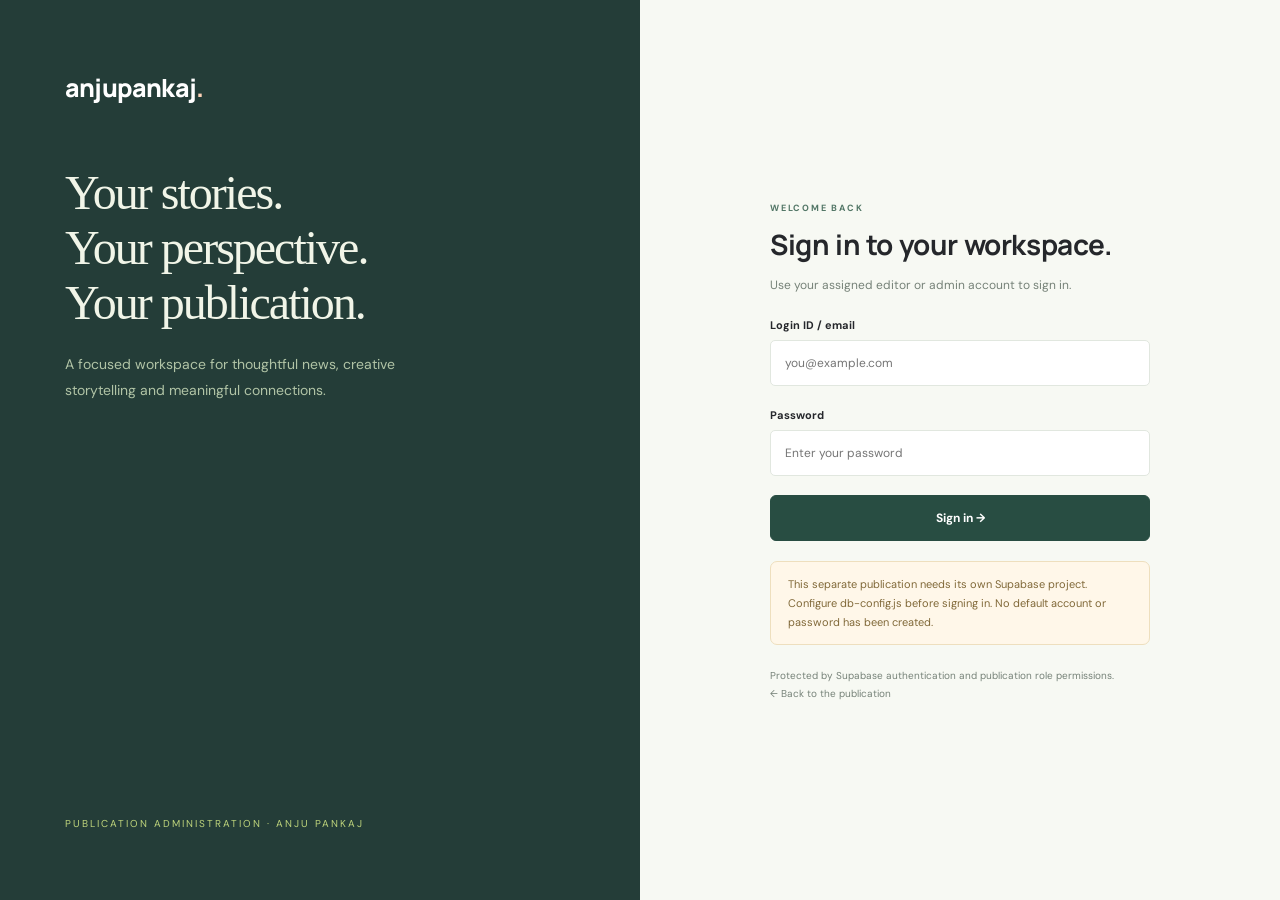
==== admin/index.html @ fd70f6ae "Build independent AnjuPankaj reporter portal with editorial design, CMS, ads and Hostinger uploader" ====
<!doctype html><html lang="en"><head><meta charset="utf-8"><meta name="viewport" content="width=device-width,initial-scale=1"><title>Anju Pankaj Admin — Import content</title><style>
@import url('https://fonts.googleapis.com/css2?family=DM+Sans:wght@400;500;600;700&family=Manrope:wght@500;600;700;800&display=swap');
:root{--ink:#19261e;--muted:#768278;--line:#e1e7df;--green:#d6f46b;--paper:#f6f8f3}*{box-sizing:border-box}body{margin:0;background:var(--paper);color:var(--ink);font:14px 'DM Sans',sans-serif}button,input,select{font:inherit}button{cursor:pointer}a{color:inherit;text-decoration:none}button:focus-visible,input:focus-visible,a:focus-visible,select:focus-visible{outline:3px solid #83a746;outline-offset:3px}.app{display:grid;grid-template-columns:232px 1fr;min-height:100vh}.sidebar{background:#192b21;color:#d9e3d5;padding:31px 18px;position:fixed;inset:0 auto 0 0;width:232px;display:flex;flex-direction:column}.logo{font:800 24px Manrope;letter-spacing:-1.5px;color:#fff}.logo span{color:var(--green)}.brand small{font-size:9px;letter-spacing:2px;display:block;margin:9px 0 34px;color:#9fb29f}.nav-label{font-size:9px;letter-spacing:1.6px;color:#7f9a85;margin:20px 14px 10px}.nav{display:flex;flex-direction:column;gap:5px}.nav button{display:flex;align-items:center;gap:12px;text-align:left;border:0;border-radius:7px;color:#bacab8;background:none;padding:13px 14px;font-size:12px}.nav button.active{color:#17251b;background:var(--green);font-weight:700}.nav button i{font-style:normal;font-size:17px;width:20px}.sidebar-bottom{margin-top:auto;border-top:1px solid #3a4b3e;padding:22px 10px 0;font-size:11px;color:#aec0ab}.sidebar-bottom a{display:block;margin-top:12px;color:#e2eadd}.main{grid-column:2}.topbar{height:74px;display:flex;justify-content:space-between;align-items:center;background:#fff;border-bottom:1px solid var(--line);padding:0 38px;font-size:11px;color:var(--muted)}.topbar strong{color:var(--ink);font-weight:500}.right{display:flex;align-items:center;gap:15px}.status{border:1px solid var(--line);padding:7px 10px;border-radius:20px;font-size:10px;color:#6c7d6b}.avatar{width:32px;height:32px;background:#e8eedf;border-radius:50%;display:grid;place-items:center;font-size:11px;color:#3d5938}.content{max-width:1260px;margin:auto;padding:36px 38px}.eyebrow{font-size:9px;font-weight:700;letter-spacing:1.8px;color:#799250;text-transform:uppercase}h1{font:800 30px Manrope;letter-spacing:-1px;margin:8px 0 10px}h2{font:700 17px Manrope;letter-spacing:-.4px;margin:0}p{color:var(--muted);line-height:1.7;font-size:12px}.heading{display:flex;justify-content:space-between;align-items:center;gap:20px}.btn{border:1px solid var(--line);border-radius:6px;background:#fff;color:var(--ink);padding:11px 17px;font-size:11px;font-weight:700;display:inline-block}.btn.primary{background:#233e2c;color:#fff;border-color:#233e2c}.btn.lime{background:var(--green);border-color:var(--green);color:#203019}.btn:disabled{opacity:.4;cursor:not-allowed}.notice{border:1px solid #d8e3ca;background:#edf3e5;border-radius:7px;padding:13px 17px;font-size:11px;line-height:1.7;margin:20px 0;color:#526749}.notice.amber{background:#fff7e9;border-color:#eedfbe;color:#816939}.steps{display:flex;border:1px solid var(--line);background:white;border-radius:8px;margin:23px 0;overflow:hidden}.step{flex:1;padding:18px;font-size:11px;border-right:1px solid var(--line);display:flex;align-items:center;gap:10px;color:var(--muted)}.step:last-child{border:0}.step b{width:25px;height:25px;border-radius:50%;background:#f1f3ee;display:grid;place-items:center;font-size:10px}.step.active{color:var(--ink);font-weight:700}.step.active b{background:var(--green)}.layout{display:grid;grid-template-columns:minmax(0,1fr) 295px;gap:22px}.card{background:#fff;border:1px solid var(--line);border-radius:9px;overflow:hidden;margin-bottom:22px}.card-head{padding:21px 24px;border-bottom:1px solid var(--line);display:flex;justify-content:space-between;align-items:center}.card-head small{font-size:10px;color:var(--muted)}.card-body{padding:24px}.drop{border:1.5px dashed #bdcdb3;background:#fafcf7;border-radius:7px;padding:36px 20px;text-align:center;cursor:pointer;display:block}.drop.drag{border-color:#739b41;background:#eff7df}.file-icon{background:#e9f0df;width:54px;height:54px;border-radius:13px;display:grid;place-items:center;margin:auto auto 16px;font-size:23px;color:#577247}.drop strong{font-size:14px}.drop p{font-size:11px;margin:9px 0 15px}.drop span{display:block;font-size:9px;color:#96a18f;margin-top:15px}#file{position:absolute;width:1px;height:1px;overflow:hidden;opacity:0}.selected{display:flex;align-items:center;gap:13px;border:1px solid var(--line);border-radius:6px;padding:13px;margin-top:15px}.selected b{font-size:11px;display:block}.selected small{font-size:10px;color:var(--muted)}.selected button{margin-left:auto;background:transparent;border:0;font-size:18px;color:var(--muted)}.field{margin:0 0 19px}.field label,.label{display:block;font-size:11px;font-weight:700;margin-bottom:8px}.field input,.field select{width:100%;padding:11px 12px;background:#fff;border:1px solid var(--line);border-radius:5px;color:var(--ink);font-size:12px}.field small{display:block;font-size:10px;color:var(--muted);line-height:1.6;margin-top:6px}.row{display:grid;grid-template-columns:1fr 1fr;gap:15px}.option{display:flex;gap:10px;align-items:start;border:1px solid var(--line);padding:14px;border-radius:6px;margin-bottom:10px;font-size:11px;line-height:1.6}.option input{accent-color:#57773d}.option b{display:block}.option small{color:var(--muted);font-size:10px;display:block}.option.selected-option{background:#f6faef;border-color:#bbcf9c}.card-footer{display:flex;align-items:center;justify-content:space-between;padding:18px 24px;background:#fcfdfb;border-top:1px solid var(--line);gap:15px;font-size:10px;color:var(--muted)}.summary-row{display:flex;justify-content:space-between;font-size:11px;padding:12px 0;border-bottom:1px solid var(--line);gap:10px}.summary-row:last-child{border:0}.summary-row span{color:var(--muted)}.tag{font-size:9px;padding:4px 7px;border-radius:4px;background:#edf3e4;color:#6a824b}.rail-note{padding:20px;background:#eaf0e2;border-radius:8px}.rail-note h3{font:700 15px Manrope;margin:0 0 8px}.rail-note p{font-size:11px}.rail-note code{font-size:10px;word-break:break-all;color:#57713c}.checklist{padding:0;list-style:none;margin:15px 0 0}.checklist li{font-size:10px;line-height:1.6;color:#6a7e61;padding:6px 0}.checklist li:before{content:'✓';margin-right:8px;color:#5a7b36}.stats{display:grid;grid-template-columns:repeat(4,1fr);gap:12px;margin-bottom:20px}.stat{border:1px solid var(--line);border-radius:7px;padding:16px;background:#fff}.stat b{font:800 25px Manrope;display:block}.stat span{font-size:10px;color:var(--muted)}.table-scroll{overflow:auto}table{width:100%;border-collapse:collapse;font-size:11px}th,td{padding:14px 20px;border-bottom:1px solid var(--line);text-align:left}th{font-size:9px;text-transform:uppercase;letter-spacing:.7px;color:var(--muted);background:#fafbf8}td.title{max-width:400px}td a{color:#6b8a44;text-decoration:underline}td code{font-size:10px;word-break:break-all}.empty{text-align:center;padding:40px 20px;color:var(--muted);font-size:12px}.tabs{display:flex;gap:20px;margin:16px 0}.tabs button{background:none;border:0;border-bottom:2px solid transparent;padding:9px 0;color:var(--muted);font-size:11px}.tabs button.active{border-color:#7e9d42;color:var(--ink);font-weight:700}.hidden{display:none!important}.error{color:#a34438;font-size:11px;line-height:1.7}.feedback{font-size:11px;line-height:1.8;margin:14px 0;color:#637b48;white-space:pre-line}.help{font-size:10px;border-top:1px solid var(--line);padding-top:15px;margin-top:25px;color:var(--muted)}.help a{text-decoration:underline}.connection{display:flex;align-items:center;gap:7px}.connection:before{content:'';width:6px;height:6px;background:#c99d4f;border-radius:50%}.mobile-logo{display:none}.warning-list{font-size:11px;color:#8b7044;line-height:1.8;padding-left:18px}.toolbar{display:flex;justify-content:space-between;align-items:center;gap:12px}.toolbar input{border:1px solid var(--line);padding:9px 12px;border-radius:5px;font-size:11px}.footer{font-size:10px;color:var(--muted);display:flex;justify-content:space-between;margin-top:30px}.modal{border:1px solid var(--line);border-radius:12px;padding:28px;max-width:600px;width:calc(100% - 30px);color:var(--ink)}.modal::backdrop{background:#15251dc9}.modal header{display:flex;justify-content:space-between;align-items:center}.modal button.close{border:0;background:none;font-size:22px}.modal li{font-size:12px;line-height:1.8;color:var(--muted)}
@media(max-width:1150px){.layout{grid-template-columns:1fr}.rail{display:grid;grid-template-columns:1fr 1fr;gap:20px}.content{padding:28px}.sidebar{width:205px}.app{grid-template-columns:205px 1fr}.topbar{padding:0 28px}}@media(max-width:750px){.sidebar{position:static;width:auto;padding:15px 18px;grid-column:1}.brand,.nav-label,.sidebar-bottom{display:none}.nav{flex-direction:row;overflow:auto;gap:8px}.nav button{white-space:nowrap;padding:10px;font-size:10px}.nav button i{font-size:14px;width:auto}.app{display:block}.topbar{height:60px;padding:0 18px}.topbar>span{display:none}.mobile-logo{display:block;font:800 19px Manrope;color:#253e2a;letter-spacing:-1px}.content{padding:25px 18px}.heading{align-items:start}.heading .btn{padding:10px;font-size:10px}h1{font-size:25px}.steps{margin:18px 0}.step{padding:12px 8px;font-size:9px;gap:6px}.step b{width:21px;height:21px;flex-shrink:0}.card-head{padding:18px}.card-body{padding:18px}.row{grid-template-columns:1fr;gap:0}.rail{display:block}.stats{grid-template-columns:1fr 1fr}.card-footer{padding:16px;align-items:start}.footer{display:block;line-height:2}.toolbar{align-items:start;flex-direction:column}.drop{padding:30px 12px}.right{gap:8px}.status{font-size:8px}.connection{font-size:9px}.card-head h2{font-size:15px}}
[hidden]{display:none!important}body:not(.admin-authenticated) .app{display:none!important}#loginGate[hidden]{display:none!important}</style><link rel="stylesheet" href="/admin/editor.css?v=20261025-editor-records"><link rel="icon" href="/favicon.svg"><style>:root{--green:#ffd2b7;--paper:#f7f5ef;--ink:#25272b}.sidebar{background:#262b2e}.logo{letter-spacing:-.8px}.login-brand{background:#243d38}.login-brand .logo{font-size:25px}.btn.primary{background:#284d42;border-color:#284d42}.eyebrow{color:#527666}.login-brand h1{font-family:Georgia,serif;font-weight:400}</style></head><body><section id="loginGate"><aside class="login-brand"><div><a class="logo" href="/">anjupankaj<span>.</span></a><h1>Your stories.<br>Your perspective.<br>Your publication.</h1><p>A focused workspace for thoughtful news, creative storytelling and meaningful connections.</p></div><div class="login-label">PUBLICATION ADMINISTRATION · ANJU PANKAJ</div></aside><main class="login-form-area"><div class="login-card"><span class="eyebrow">Welcome back</span><h2>Sign in to your workspace.</h2><p>Use your assigned editor or admin account to sign in.</p><form id="loginGateForm"><div class="field"><label for="loginGateEmail">Login ID / email</label><input id="loginGateEmail" type="email" autocomplete="username" placeholder="you@example.com" required></div><div class="field"><label for="loginGatePassword">Password</label><input id="loginGatePassword" type="password" autocomplete="current-password" placeholder="Enter your password" required></div><button class="btn primary" id="loginGateSubmit" type="submit">Sign in →</button></form><div class="editor-message" id="loginGateMessage" role="status" aria-live="polite"></div><div id="setupNotice" class="notice amber" hidden>This separate publication needs its own Supabase project. Configure db-config.js before signing in. No default account or password has been created.</div><div class="login-security">Protected by Supabase authentication and publication role permissions.<br><a href="/">← Back to the publication</a></div></div></main></section><div class="app"><aside class="sidebar"><a class="brand" href="/"><div class="logo">anjupankaj<span>.</span></div><small>PUBLICATION MANAGER</small></a><div class="nav-label">WORKSPACE</div><nav class="nav" aria-label="Admin navigation"><button onclick="section('overview')" data-nav="overview"><i>▦</i>Overview</button><button onclick="section('posts')" data-nav="posts"><i>▤</i>Posts</button><button onclick="newPost()" data-nav="editor"><i>＋</i>Add post</button><button onclick="section('media')" data-nav="media"><i>▧</i>Media library</button><button class="active" onclick="section('import')" data-nav="import"><i>↥</i>Import content</button><button onclick="section('activity')" data-nav="activity"><i>☷</i>Editor activity</button><button onclick="section('ads')" data-nav="ads"><i>◫</i>Advertisements</button></nav><div class="sidebar-bottom"><span>Anju Pankaj.in</span><a href="/">View publication ↗</a><a href="#" onclick="event.preventDefault();openHelp()">Import documentation ↗</a></div></aside><div class="main"><header class="topbar"><span>Workspace &nbsp;/&nbsp; Content &nbsp;/&nbsp; <strong id="breadcrumb">Import content</strong></span><a class="mobile-logo" href="/">anjupankaj.</a><div class="right"><span class="connection">Supabase connected</span><span class="status">CONTENT IMPORT</span><span class="avatar" aria-label="Preview workspace">SO</span></div></header><main class="content"><section id="importView"><div class="heading"><div><span class="eyebrow">Bring your stories with you</span><h1>Import your publication.</h1><p>Read your WordPress MySQL export. Keep your images right where they are.</p></div><button class="btn" onclick="openHelp()">How it works ↗</button></div><div class="notice">Large-file import preparation · Your SQL file is analysed in this browser and is not uploaded or executed. Review the results and export a migration JSON file. Large-file processing depends on available browser memory. Sign in as an authorized publication admin to save reviewed posts and taxonomy into Supabase.</div><div class="steps"><div class="step active" id="step1"><b>1</b>Choose source</div><div class="step" id="step2"><b>2</b>Review content</div><div class="step" id="step3"><b>3</b>Export migration</div></div><div class="layout"><div><div class="card"><div class="card-head"><h2>WordPress database export</h2><small>.sql · UTF-8 · up to 400 MB</small></div><div class="card-body"><label class="drop" id="drop" for="file"><div class="file-icon">↥</div><strong>Drop your MySQL file here</strong><p>or choose an uncompressed WordPress SQL export · 200 MB files accepted</p><span class="btn">Browse files</span><span>Read in 1 MB chunks in a background worker. No SQL commands are executed.</span></label><input id="file" type="file" accept=".sql,text/plain,application/sql" onchange="pickFile(this.files[0])"><div id="selected" class="selected hidden"><span style="font-size:23px">▤</span><div><b id="fileName"></b><small id="fileSize"></small></div><button onclick="clearFile()" aria-label="Remove selected file">×</button></div><div class="feedback" id="feedback" role="status" aria-live="polite"></div></div></div><div class="card"><div class="card-head"><h2>Import preferences</h2><span class="tag">PRESERVE ORIGINAL MEDIA</span></div><div class="card-body"><div class="row"><div class="field"><label for="source">Original website URL</label><input id="source" type="url" value="https://anjupankaj.com" autocomplete="off"><small>Used to resolve relative upload paths. Existing absolute media URLs stay unchanged.</small></div><div class="field"><label for="prefix">WordPress table prefix</label><input id="prefix" value="" placeholder="Auto-detect (e.g. wp_)"><small>If multiple WordPress sites are detected, enter the exact prefix you want.</small></div></div><div class="row"><div class="field"><label for="from">Published from (source local date)</label><input id="from" type="date" value="2026-07-18"></div><div class="field"><label for="to">Published through (inclusive)</label><input id="to" type="date" value="2026-10-18"></div></div><label class="option selected-option"><input type="radio" checked name="mediaMode"><span><b>Keep attachments on the original server</b><small>Preserve attachment URLs and article HTML references. No image downloads or uploads.</small></span></label><label class="option"><input type="checkbox" id="publishedOnly" checked><span><b>Published posts only</b><small>Exclude drafts, private posts, revisions and trash from the migration.</small></span></label><div class="notice amber" style="margin-bottom:0">Keep the original uploads folder available after switching your domain. If the new site uses the same hostname, route <code>/wp-content/uploads/</code> to the old media host or use a dedicated media domain. DNS changes alone do not preserve old image paths.</div></div><div class="card-footer"><span>Analyse first. Review every import before saving.</span><button class="btn primary" id="analyse" disabled onclick="analyse()">Analyse SQL file &nbsp;→</button></div></div></div><aside class="rail"><div class="card"><div class="card-head"><h2>Migration summary</h2></div><div class="card-body"><div class="summary-row"><span>Source</span><b>WordPress / MySQL</b></div><div class="summary-row"><span>Date range</span><b id="summaryDates">18 Jul – 18 Oct 2026</b></div><div class="summary-row"><span>Attachments</span><b>Original URLs</b></div><div class="summary-row"><span>SQL execution</span><b>Never</b></div><div class="summary-row"><span>Target database</span><b style="color:#52783a">Supabase connected</b></div></div></div><div class="rail-note"><h3>Your media stays put.</h3><p>Article images and featured images reference the same files on your existing server.</p><code>https://anjupankaj.com/<br>wp-content/uploads/…</code><ul class="checklist"><li>Keep original post IDs for deduplication</li><li>Preserve Hindi and Punjabi text</li><li>Detect featured-image relationships</li><li>Include source slugs and categories</li><li>Exclude users, passwords and options</li></ul></div></aside></div></section><section id="reviewView" class="hidden"><div class="heading"><div><span class="eyebrow">Content preparation</span><h1 id="reviewHeading">Review imported content.</h1><p id="reviewIntro">Upload and analyse a SQL file to see your content here.</p></div><button class="btn" onclick="section('import')">← Import settings</button></div><div class="notice" id="reviewNotice">Review your source records, then use Import posts + categories + tags to save them into Supabase.</div><div class="stats" id="stats"></div><div class="card"><div class="card-head toolbar"><h2 id="tableHeading">Detected posts</h2><div><input type="search" id="filter" placeholder="Search titles or source IDs…" aria-label="Search imported content" oninput="renderTable()"></div></div><div class="table-scroll"><table><thead id="thead"></thead><tbody id="tbody"></tbody></table></div><div class="card-footer"><span id="rowCount">No content analysed</span><button class="btn" onclick="exportManifest()" id="exportBtn" disabled>Export migration JSON ↓</button></div></div><div id="warnings" class="notice amber hidden"></div><div class="card"><div class="card-head"><h2>Save to the new CMS</h2><span class="tag">SUPABASE CONNECTED</span></div><div class="card-body"><p>Posts, categories and tags are saved together in batches. Published posts with past publication dates become visible on the homepage. Drafts and future posts remain private. Original image URLs stay unchanged.</p><button class="btn primary" id="databaseImport" onclick="importDatabase()" disabled>Sign in as admin to import</button> <button class="btn" onclick="connectionDialog()">Admin sign in</button><div class="feedback" id="dbSaveStatus" role="status"></div></div></div></section><section id="adsView" class="hidden"><div class="heading"><div><span class="eyebrow">Advertising</span><h1>One format. Clear visibility.</h1><p>Every Anju Pankaj placement uses a 300 × 250 medium rectangle.</p></div></div><div class="notice">Active Google placements request ads on the public website. This admin preview does not request paid impressions.</div><div class="card"><div class="card-head"><h2>Placement plan</h2></div><div class="table-scroll"><table><thead><tr><th>Placement</th><th>Size</th><th>Display rule</th><th>Status</th></tr></thead><tbody><tr><td>Lead news sidebar</td><td>300 × 250</td><td>Beside lead stories; mobile in-flow</td><td>Sample</td></tr><tr><td>Latest-news feed</td><td>300 × 250</td><td>Between editorial rows</td><td>Sample</td></tr><tr><td>Desktop article rail</td><td>300 × 250</td><td>Sticky within content column</td><td>Sample</td></tr><tr><td>Article content</td><td>300 × 250</td><td>Between paragraphs</td><td>Sample</td></tr></tbody></table></div></div></section><section id="overviewView" class="hidden"><div class="heading"><div><span class="eyebrow">Live publication</span><h1>Your publication at a glance.</h1><p>Counts read directly from Supabase, across all posts.</p></div><button class="btn" onclick="loadOverview()">Refresh counts ↻</button></div><div class="stats" id="databaseStats"></div><p id="overviewMessage" role="status" aria-live="polite"></p><div class="inline-actions"><button class="btn primary" onclick="newPost()">＋ Add new post</button><button class="btn" onclick="section('posts')">Manage posts</button><a class="btn" href="/">View homepage ↗</a></div></section><section id="editorActivityView" class="hidden"><div class="heading"><div><span class="eyebrow">Accountability</span><h1>Editor activity.</h1><p>Post creation, edits and status changes, with editor identity and time. Records start after the database migration is enabled.</p></div><button class="btn" onclick="loadEditorActivity()">Refresh</button></div><div class="card"><div class="table-scroll"><table><thead><tr><th>Time (IST)</th><th>Editor</th><th>Post</th><th>Action</th><th>Status</th></tr></thead><tbody id="activityRows"></tbody></table></div><div class="card-footer"><span id="activityFeedback" role="status"></span><button id="activityPrev" class="btn" onclick="activityPage--;loadEditorActivity()">Previous</button><button id="activityNext" class="btn" onclick="activityPage++;loadEditorActivity()">Next</button></div></div></section><section id="dbPostsView" class="hidden"><div class="heading"><div><span class="eyebrow">Editorial workspace</span><h1>Your stories.</h1><p>Manage the publication. Give every story a sharper perspective.</p></div><button class="btn primary" onclick="newPost()">＋ Add new post</button></div><div id="postsLock" class="lock-notice hidden">Sign in as a publication admin to manage posts. <button class="btn" onclick="connectionDialog()">Sign in</button></div><div class="card"><div class="card-head toolbar"><div class="post-filter"><input id="dbPostSearch" type="search" placeholder="Search news titles…" oninput="queuePostSearch()" aria-label="Search posts"><select id="dbPostStatus" onchange="dbPostPage=0;loadDbPosts()" aria-label="Filter status"><option value="">All statuses</option><option value="publish">Published / scheduled</option><option value="draft">Drafts</option><option value="pending">Pending review</option><option value="private">Private</option></select></div><span id="dbPostCount" class="label-note"></span></div><div class="table-scroll"><table><thead><tr><th>Story</th><th>Status</th><th>Published</th><th>Action</th></tr></thead><tbody id="dbPostRows"><tr><td colspan="4" class="empty">Sign in to load your publication.</td></tr></tbody></table></div><div class="card-footer"><span id="postsFeedback" role="status"></span><div class="pager"><button class="btn" id="prevPosts" onclick="dbPostPage--;loadDbPosts()" disabled>← Previous</button><button class="btn" id="nextPosts" onclick="dbPostPage++;loadDbPosts()">Next →</button></div></div></div></section>
<section id="postEditorView" class="hidden"><div class="heading"><div><span class="eyebrow">Create something worth reading</span><h1 id="editorHeading">Write a new story.</h1></div><div class="save-bar"><button class="btn" onclick="section('posts')">← Posts</button><a class="btn hidden" id="viewPublishedPost" href="/" target="_blank" rel="noopener">View on website ↗</a><button class="btn" onclick="previewPost()">Preview</button><button class="btn lime" type="button" onclick="publishNow()">Publish now</button><button class="btn primary" id="savePostButton" onclick="savePost()">Save post</button></div></div><div class="editor-message" id="editorMessage" role="status"></div><div id="editorLock" class="lock-notice hidden">Sign in as a publication admin to save. <button class="btn" onclick="connectionDialog()">Sign in</button></div><fieldset class="editor-fieldset" id="editorFieldset"><div class="editor-layout"><div><div class="card"><div class="card-body"><input id="postTitle" class="editor-title" placeholder="Your headline goes here…" maxlength="500" aria-label="Post title"><div class="field" style="margin:18px 0 0"><label for="postSlug">URL slug</label><input id="postSlug" placeholder="your-story-title"><small>Public article links use a stable post ID, so editing the slug will not break those links.</small></div></div><div class="editor-toolbar" aria-label="Article formatting"><select aria-label="Text style" onchange="formatText('formatBlock',this.value)"><option value="p">Paragraph</option><option value="h2">Heading 2</option><option value="h3">Heading 3</option><option value="blockquote">Quote</option></select><button type="button" onmousedown="event.preventDefault()" onclick="formatText('bold')" aria-label="Bold"><b>B</b></button><button type="button" onmousedown="event.preventDefault()" onclick="formatText('italic')" aria-label="Italic"><i>I</i></button><button type="button" onmousedown="event.preventDefault()" onclick="formatText('underline')" aria-label="Underline"><u>U</u></button><button type="button" onmousedown="event.preventDefault()" onclick="formatText('insertUnorderedList')">• List</button><button type="button" onmousedown="event.preventDefault()" onclick="formatText('insertOrderedList')">1. List</button><button type="button" onmousedown="event.preventDefault()" onclick="addEditorLink()">Link ↗</button><button type="button" onclick="addEditorImage()">Image URL</button><button type="button" onclick="document.getElementById('bodyImageFile').click()">Upload image</button><button type="button" onmousedown="event.preventDefault()" onclick="formatText('undo')" aria-label="Undo">↶</button><button type="button" onmousedown="event.preventDefault()" onclick="formatText('redo')" aria-label="Redo">↷</button><button type="button" onmousedown="event.preventDefault()" onclick="formatText('removeFormat')">Clear style</button></div><div id="postBody" class="writing-area" contenteditable="true" role="textbox" aria-label="Article body" aria-multiline="true"></div><div class="editor-meta"><span id="wordCount">0 words · 0 min read</span><span id="localSaveState">Local draft not saved</span></div><input type="file" accept="image/png,image/jpeg,image/webp,image/gif" id="bodyImageFile" hidden onchange="uploadEditorImage(this.files[0],false)"></div><div class="card"><div class="card-head"><h2>Excerpt & search appearance</h2></div><div class="card-body"><div class="field"><label for="postExcerpt">Short summary</label><textarea id="postExcerpt" maxlength="1000" placeholder="A clear introduction to your story…"></textarea></div><div class="field"><label for="seoTitle">SEO title</label><input id="seoTitle" maxlength="160" placeholder="Leave blank to use the headline"></div><div class="field"><label for="seoDescription">SEO description</label><textarea id="seoDescription" maxlength="320" placeholder="A useful description for search and social sharing"></textarea><small>These fields update the article’s browser metadata. Full server-rendered SEO is part of the Next.js migration.</small></div></div></div></div><aside class="editor-sidebar"><div class="card"><div class="card-head"><h2>Publish</h2><span id="editorStatusBadge" class="status-badge">DRAFT</span></div><div class="card-body"><div class="field"><label for="postStatus">Visibility</label><select id="postStatus"><option value="draft">Draft</option><option value="publish">Published / scheduled</option><option value="private">Private</option><option value="pending">Pending review</option></select></div><div class="field"><label for="postPublishAt">Publication date & time</label><input id="postPublishAt" type="datetime-local"><small>Times use this device’s timezone. A future time keeps a published post hidden until it is due.</small></div><button class="btn full-width" type="button" onclick="restoreLocalDraft()">Restore local draft</button><p class="label-note">Autosave keeps a local copy in this browser. Use Save post to write changes to Supabase.</p></div></div><div class="card"><div class="card-head"><h2>Featured image</h2></div><div class="card-body"><img id="featuredPreview" class="featured-preview hidden" alt="Featured image preview"><div class="field"><label for="postFeatured">Original URL or uploaded image</label><input id="postFeatured" type="url" placeholder="https://…" oninput="showFeatured()"></div><button class="btn full-width" type="button" onclick="document.getElementById('featuredFile').click()">Upload image ↑</button><input id="featuredFile" type="file" accept="image/png,image/jpeg,image/webp,image/gif" hidden onchange="uploadEditorImage(this.files[0],true)"><small class="label-note">JPEG, PNG, WebP or GIF · maximum 5 MB. Uploaded files become publicly accessible.</small></div></div><div class="card"><div class="card-head"><h2>Categories</h2></div><div class="card-body"><div id="categoryOptions" class="term-options"></div><div class="field"><label for="newCategories">Add categories</label><input id="newCategories" placeholder="Comma-separated names"></div></div></div><div class="card"><div class="card-head"><h2>Tags</h2></div><div class="card-body"><div class="field"><label for="postTags">Tags, separated by commas</label><input id="postTags" placeholder="Punjab, Politics, Latest news" list="tagSuggestions"><datalist id="tagSuggestions"></datalist></div></div></div></aside></div></fieldset></section>
<section id="adManagerView" class="hidden"><div class="heading"><div><span class="eyebrow">Advertising workspace</span><h1>Put your brand in focus.</h1><p>Edit placement creatives and schedules. Every ad stays 300 × 250.</p></div><a class="btn" href="/" target="_blank" rel="noopener">View website ↗</a></div><div class="ad-tabs" id="adPlacementTabs"></div><div class="editor-message" id="adManagerMessage" role="status"></div><div id="adsLock" class="lock-notice hidden">Sign in as a publication admin to edit advertisements. <button class="btn" onclick="connectionDialog()">Sign in</button></div><fieldset id="adFieldset" class="editor-fieldset"><div class="ad-edit-grid"><div class="card"><div class="card-head"><h2 id="adPlacementName">Ad placement</h2><span class="status-badge">300 × 250 ONLY</span></div><div class="card-body"><div class="field"><label for="adProvider">Creative type</label><select id="adProvider" onchange="previewAd()"><option value="sample">Sample creative</option><option value="direct">Direct image banner</option><option value="google_ad_manager">Google Ad Manager unit</option></select></div><label class="option"><input id="adEnabled" type="checkbox"><span><b>Enable this placement</b><small>Disabled or out-of-schedule placements are hidden on the reader page.</small></span></label><div class="field"><label for="adLabel">Advertisement label</label><input id="adLabel" maxlength="80" value="Advertisement"></div><div id="directFields"><div class="field"><label for="adImage">Creative image URL</label><input id="adImage" type="url" placeholder="https://…" oninput="previewAd()"></div><button class="btn" type="button" onclick="document.getElementById('adImageFile').click()">Upload banner ↑</button><input type="file" id="adImageFile" accept="image/png,image/jpeg,image/webp,image/gif" hidden onchange="uploadBanner(this.files[0])"><p class="label-note">Use a 300 × 250 creative for the best result.</p><div class="field"><label for="adTarget">Destination URL</label><input id="adTarget" type="url" placeholder="https://advertiser.example"></div></div><div id="googleFields" class="hidden"><div class="google-code-heading"><div><h2>Paste your Google Ad Manager tags</h2><p>Copy the two tag blocks from Google Ad Manager → Ad unit → Tags.</p></div><span class="status-badge">GOOGLE PUBLISHER TAG · 300 × 250</span></div><div class="google-code-grid"><div class="google-code-card"><div class="google-code-title"><span class="code-step">1</span><div><h3>Document header</h3><small>The code Google provides for &lt;head&gt;.</small></div><button class="btn" type="button" onclick="clearGoogleTag('header')">Clear</button></div><textarea id="adHeaderCode" spellcheck="false" autocomplete="off" maxlength="100000" aria-label="Google Ad Manager document header code" placeholder="&lt;script async src=…&gt;&lt;/script&gt;&#10;&lt;script&gt;&#10;  googletag.defineSlot('/22932458576/IPS', [300, 250], 'div-gpt-ad-…')&#10;&lt;/script&gt;" oninput="googleTagChanged()"></textarea><p>Paste the complete Document header block, including its script tags.</p></div><div class="google-code-card"><div class="google-code-title"><span class="code-step">2</span><div><h3>Document body</h3><small>The code Google provides for &lt;body&gt;.</small></div><button class="btn" type="button" onclick="clearGoogleTag('body')">Clear</button></div><textarea id="adBodyCode" spellcheck="false" autocomplete="off" maxlength="100000" aria-label="Google Ad Manager document body code" placeholder="&lt;div id='div-gpt-ad-…'&gt;&#10;  &lt;script&gt;&#10;    googletag.display('div-gpt-ad-…');&#10;  &lt;/script&gt;&#10;&lt;/div&gt;" oninput="googleTagChanged()"></textarea><p>Paste the matching Document body block. All slot IDs must match.</p></div></div><div class="google-validate"><button class="btn" type="button" onclick="validateGoogleTag()">Validate & extract settings</button><span id="googleTagStatus" role="status" aria-live="polite">Paste both blocks to validate.</span></div><div class="row"><div class="field"><label for="adUnitPath">Detected ad-unit path</label><input id="adUnitPath" placeholder="/22932458576/IPS" readonly></div><div class="field"><label for="adSlotId">Detected slot ID</label><input id="adSlotId" placeholder="div-gpt-ad-…" readonly></div></div><div class="notice">Both tag blocks are stored for admins only. Validation extracts the ad-unit settings; pasted scripts are not executed. Live delivery uses the extracted ad-unit path and unique 300 × 250 slots. Without a consent platform, requests use limited-ad mode. Campaign reporting is available in Google Ad Manager.</div></div><div class="row"><div class="field"><label for="adStarts">Starts (optional)</label><input id="adStarts" type="datetime-local"></div><div class="field"><label for="adEnds">Ends (optional)</label><input id="adEnds" type="datetime-local"></div></div><button class="btn primary" id="saveAdButton" type="button" onclick="saveAdUnit()">Save advertisement</button></div></div><aside class="ad-preview-box"><span class="label-note">CREATIVE PREVIEW · 300 × 250</span><div id="adPreviewFrame" class="ad-preview-frame">Sample advertisement</div><p class="label-note">This preview does not generate paid ad impressions. Changes go live after saving, within the placement’s schedule.</p></aside></div></fieldset></section>
<dialog id="postPreviewDialog" class="modal article-preview"><header><h2>Article preview</h2><button class="close" onclick="document.getElementById('postPreviewDialog').close()" aria-label="Close preview">×</button></header><article id="postPreviewContent" class="article-preview-body"></article></dialog>
<footer class="footer"><span>Anju Pankaj · Publication manager preview</span><span>Browser-local SQL analysis · Supabase stores approved imports</span></footer></main></div></div><dialog class="modal" id="help"><header><h2>From SQL file to reviewed content</h2><button class="close" onclick="document.getElementById('help').close()" aria-label="Close">×</button></header><ol><li>Export the original WordPress database as UTF-8 SQL from phpMyAdmin. Plain CREATE TABLE and INSERT INTO … VALUES dumps are supported, up to 400 MB. Individual SQL statements must be under 32 MB.</li><li>Select the file and confirm the source URL, table prefix and date range. Compressed files, INSERT … SELECT, binary dumps and nonstandard SQL are not supported.</li><li>Analyse the file. Review posts, featured image mappings, categories and media paths.</li><li>Export the normalized migration JSON. No tables, users, credentials or scripts are executed.</li><li>To save posts, sign in as a publication admin and run the database import. Original media URLs must remain reachable; reachability is not checked by this preview.</li></ol><div class="notice amber">The SQL file can contain sensitive data. Prefer a content-only export. This tool reads it locally, ignores users/options, and does not send the file to a server.</div></dialog><script src="/media-urls.js?v=20261025-editor-records"></script><script src="/db-config.js?v=20261025-editor-records"></script><script src="/db-client.js?v=20261025-editor-records"></script><script src="/admin/admin.js?v=20261025-editor-records"></script><script src="/admin/db-admin.js?v=20261025-editor-records"></script><script src="/content-safe.js?v=20261025-editor-records"></script><script src="/admin/google-tag-parser.js?v=20261025-editor-records"></script><script src="/admin/editor.js?v=20261025-editor-records"></script><script>if(!ANJUPANKAJ_DB.url||!ANJUPANKAJ_DB.key)document.getElementById("setupNotice").hidden=false;</script></body></html>
---- admin/editor.css ----
.editor-layout{display:grid;grid-template-columns:minmax(0,1fr) 295px;gap:22px}.editor-title{font:800 27px Manrope!important;border:0!important;padding:0!important;width:100%;outline-offset:5px}.editor-toolbar{display:flex;flex-wrap:wrap;gap:5px;padding:12px 16px;border-bottom:1px solid var(--line);background:#fafcf7;position:sticky;top:0;z-index:2}.editor-toolbar button,.editor-toolbar select{border:1px solid var(--line);background:white;border-radius:4px;padding:7px 10px;font-size:11px;min-height:34px}.writing-area{min-height:430px;padding:25px;outline:0;line-height:1.9;font-size:16px;overflow-wrap:anywhere}.writing-area:empty:before{content:'Start telling your story…';color:#adb7a6}.writing-area img{max-width:100%;height:auto}.writing-area h2{font-size:25px;margin:25px 0 12px}.writing-area p{color:var(--ink);font-size:16px;line-height:1.9}.writing-area blockquote{border-left:3px solid #9cb875;padding-left:17px;color:#70815f}.editor-meta{display:flex;justify-content:space-between;padding:12px 24px;border-top:1px solid var(--line);font-size:10px;color:var(--muted)}.field textarea{width:100%;resize:vertical;min-height:90px;padding:12px;border:1px solid var(--line);border-radius:5px;font:12px 'DM Sans'}.term-options{max-height:175px;overflow:auto;display:flex;flex-direction:column;gap:8px;margin:12px 0}.term-options label{font-size:11px;display:flex;gap:8px;align-items:center}.term-options input{accent-color:#729645}.featured-preview{width:100%;max-height:175px;object-fit:cover;border-radius:5px;margin:10px 0}.inline-actions{display:flex;gap:8px;flex-wrap:wrap}.save-bar{display:flex;align-items:center;gap:10px}.status-badge{padding:5px 8px;border-radius:4px;background:#eef4e6;font-size:9px;font-weight:700;color:#55743a}.post-list-title{max-width:500px}.post-list-title button{border:0;background:none;text-align:left;font:600 12px 'DM Sans';color:#284d31;cursor:pointer}.pager{display:flex;gap:10px;align-items:center}.lock-notice{padding:25px;background:#edf3e5;border-radius:8px;line-height:1.8;font-size:12px}.editor-fieldset{border:0;padding:0;margin:0;min-width:0}.ad-edit-grid{display:grid;grid-template-columns:minmax(0,1fr) 340px;gap:25px}.ad-preview-box{position:sticky;top:25px;align-self:start;background:#fff;border:1px solid var(--line);padding:20px;border-radius:8px}.ad-preview-frame{width:300px;height:250px;background:#e7eddd;display:flex;align-items:center;justify-content:center;margin:10px auto;text-align:center;color:#526c3b;overflow:hidden;max-width:none}.ad-preview-frame img{width:300px;height:250px;object-fit:cover}.ad-tabs{display:flex;flex-wrap:wrap;gap:8px;margin:20px 0}.ad-tabs button{padding:10px 15px;border:1px solid var(--line);background:#fff;border-radius:6px;font-size:11px}.ad-tabs button.active{background:var(--green);border-color:#c0d98d}.modal.article-preview{max-width:850px;max-height:88vh;overflow:auto}.article-preview-body{line-height:1.9;font-size:16px}.article-preview-body img{max-width:100%;height:auto}.editor-message{white-space:pre-line;font-size:11px;line-height:1.7;margin:15px 0;color:#667d4e}.edit-error{color:#a34839}.post-filter{display:flex;gap:10px}.post-filter input,.post-filter select{padding:9px 12px;border:1px solid var(--line);border-radius:5px;font-size:11px;background:white}.editor-hero{width:100%;max-height:300px;object-fit:cover}.editor-hero:not([src]){display:none}.label-note{font-size:10px;color:var(--muted);line-height:1.6}.seo-count{font-size:10px;color:var(--muted)}.full-width{width:100%}.editor-login{margin:20px 0}.writing-area table{display:block;overflow:auto;max-width:100%}
@media(max-width:1050px){.editor-layout,.ad-edit-grid{grid-template-columns:1fr}.editor-sidebar{display:grid;grid-template-columns:1fr 1fr;gap:20px}.ad-preview-box{position:static;max-width:350px}.editor-sidebar .card{margin-bottom:0}}@media(max-width:650px){.editor-sidebar{display:block}.editor-sidebar .card{margin-bottom:20px}.heading{flex-wrap:wrap}.save-bar{width:100%}.writing-area{padding:18px;min-height:350px}.editor-title{font-size:23px!important}.post-filter{flex-wrap:wrap}.ad-preview-box{padding:10px;max-width:100%;overflow:auto}.editor-toolbar{padding:9px}.editor-toolbar button{padding:7px 10px}.editor-layout{gap:15px}}
body:not(.admin-authenticated) .app{display:none}#loginGate{min-height:100vh;display:grid;grid-template-columns:1fr 1fr;background:#f7f9f3}.login-brand{background:#1d3326;padding:70px 65px;color:#f1f5e8;display:flex;flex-direction:column;justify-content:space-between}.login-brand .logo{font-size:36px}.login-brand h1{font-size:48px;line-height:1.15;max-width:470px;margin:60px 0 20px;letter-spacing:-2px}.login-brand p{color:#b1c4a6;max-width:340px;font-size:14px;line-height:1.9}.login-brand .login-label{font-size:10px;letter-spacing:2px;color:#bfd57c}.login-form-area{display:flex;align-items:center;justify-content:center;padding:40px}.login-card{width:100%;max-width:380px}.login-card h2{font-size:28px;margin:10px 0}.login-card p{font-size:12px;line-height:1.8}.login-card .field{margin-top:22px}.login-card .field input{padding:14px}.login-card .btn{padding:14px;width:100%;font-size:12px}.login-security{font-size:10px;color:var(--muted);margin-top:22px;line-height:1.8}#loginGate[hidden]{display:none!important}@media(max-width:750px){#loginGate{display:block}.login-brand{padding:30px}.login-brand h1{font-size:30px;letter-spacing:-1px;margin:35px 0 10px}.login-brand .logo{font-size:28px}.login-brand p{display:none}.login-brand .login-label{margin-top:20px}.login-form-area{padding:30px 24px}.login-card{max-width:420px}}

.ad-edit-grid.google-mode{grid-template-columns:1fr}.google-mode .ad-preview-box{display:none}.google-code-heading{display:flex;align-items:center;justify-content:space-between;gap:20px;margin:20px 0}.google-code-heading p{font-size:11px;margin-bottom:0}.google-code-grid{display:grid;grid-template-columns:repeat(2,minmax(0,1fr));gap:20px}.google-code-card{border:1px solid var(--line);border-radius:8px;overflow:hidden;background:#fff}.google-code-title{display:flex;align-items:center;gap:10px;padding:15px;background:#f6f9ef;border-bottom:1px solid var(--line)}.google-code-title h3{font:700 14px Manrope;margin:0 0 5px}.google-code-title small{font-size:10px;color:var(--muted)}.google-code-title .btn{margin-left:auto;padding:7px 10px;font-size:9px}.code-step{height:28px;width:28px;border-radius:50%;background:#d6edaa;display:grid;place-items:center;font-size:11px;flex-shrink:0}.google-code-card textarea{width:100%;height:300px;resize:vertical;padding:18px;border:0;outline-offset:-3px;font:12px/1.8 ui-monospace,SFMono-Regular,Consolas,monospace;background:#18271e;color:#d4e8bd;white-space:pre;overflow:auto;display:block;tab-size:2}.google-code-card textarea::placeholder{color:#84977c}.google-code-card p{font-size:10px;margin:0;padding:12px 15px;background:#fbfcf8}.google-validate{display:flex;gap:15px;align-items:center;padding:18px 0;font-size:11px;color:#6f8556}.google-validate .invalid{color:#ad5140}.google-validate .valid{color:#467630}@media(max-width:700px){.google-code-grid{grid-template-columns:1fr}.google-code-heading,.google-validate{align-items:start;flex-direction:column}.google-code-card textarea{height:240px}}

.editor-only .admin-only{display:none!important}
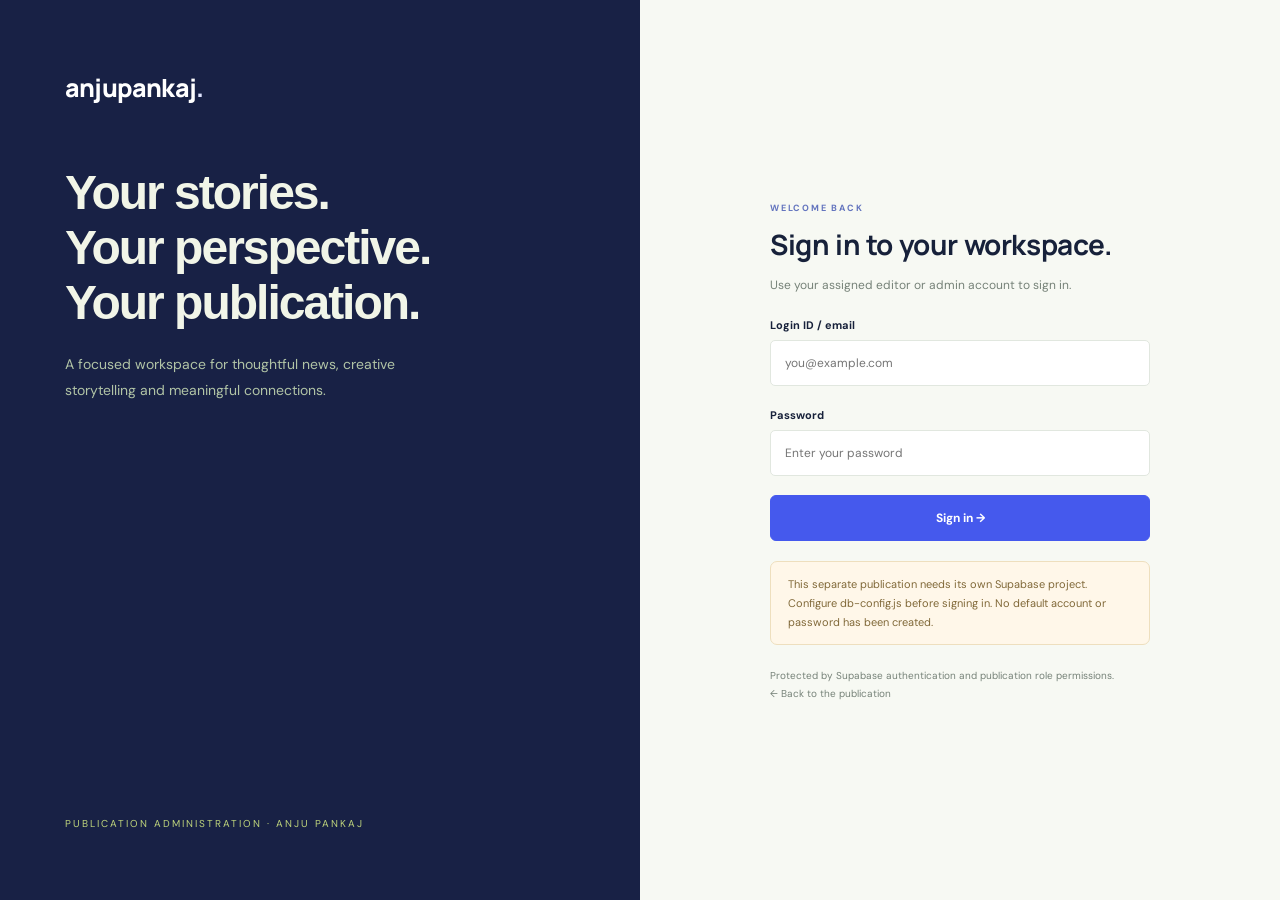
==== commit 720feab1: "Redesign as mobile-first news app with bottom navigation, topic sheet and saved stories" ====
--- a/admin/index.html
+++ b/admin/index.html
@@ -2,7 +2,7 @@
 @import url('https://fonts.googleapis.com/css2?family=DM+Sans:wght@400;500;600;700&family=Manrope:wght@500;600;700;800&display=swap');
 :root{--ink:#19261e;--muted:#768278;--line:#e1e7df;--green:#d6f46b;--paper:#f6f8f3}*{box-sizing:border-box}body{margin:0;background:var(--paper);color:var(--ink);font:14px 'DM Sans',sans-serif}button,input,select{font:inherit}button{cursor:pointer}a{color:inherit;text-decoration:none}button:focus-visible,input:focus-visible,a:focus-visible,select:focus-visible{outline:3px solid #83a746;outline-offset:3px}.app{display:grid;grid-template-columns:232px 1fr;min-height:100vh}.sidebar{background:#192b21;color:#d9e3d5;padding:31px 18px;position:fixed;inset:0 auto 0 0;width:232px;display:flex;flex-direction:column}.logo{font:800 24px Manrope;letter-spacing:-1.5px;color:#fff}.logo span{color:var(--green)}.brand small{font-size:9px;letter-spacing:2px;display:block;margin:9px 0 34px;color:#9fb29f}.nav-label{font-size:9px;letter-spacing:1.6px;color:#7f9a85;margin:20px 14px 10px}.nav{display:flex;flex-direction:column;gap:5px}.nav button{display:flex;align-items:center;gap:12px;text-align:left;border:0;border-radius:7px;color:#bacab8;background:none;padding:13px 14px;font-size:12px}.nav button.active{color:#17251b;background:var(--green);font-weight:700}.nav button i{font-style:normal;font-size:17px;width:20px}.sidebar-bottom{margin-top:auto;border-top:1px solid #3a4b3e;padding:22px 10px 0;font-size:11px;color:#aec0ab}.sidebar-bottom a{display:block;margin-top:12px;color:#e2eadd}.main{grid-column:2}.topbar{height:74px;display:flex;justify-content:space-between;align-items:center;background:#fff;border-bottom:1px solid var(--line);padding:0 38px;font-size:11px;color:var(--muted)}.topbar strong{color:var(--ink);font-weight:500}.right{display:flex;align-items:center;gap:15px}.status{border:1px solid var(--line);padding:7px 10px;border-radius:20px;font-size:10px;color:#6c7d6b}.avatar{width:32px;height:32px;background:#e8eedf;border-radius:50%;display:grid;place-items:center;font-size:11px;color:#3d5938}.content{max-width:1260px;margin:auto;padding:36px 38px}.eyebrow{font-size:9px;font-weight:700;letter-spacing:1.8px;color:#799250;text-transform:uppercase}h1{font:800 30px Manrope;letter-spacing:-1px;margin:8px 0 10px}h2{font:700 17px Manrope;letter-spacing:-.4px;margin:0}p{color:var(--muted);line-height:1.7;font-size:12px}.heading{display:flex;justify-content:space-between;align-items:center;gap:20px}.btn{border:1px solid var(--line);border-radius:6px;background:#fff;color:var(--ink);padding:11px 17px;font-size:11px;font-weight:700;display:inline-block}.btn.primary{background:#233e2c;color:#fff;border-color:#233e2c}.btn.lime{background:var(--green);border-color:var(--green);color:#203019}.btn:disabled{opacity:.4;cursor:not-allowed}.notice{border:1px solid #d8e3ca;background:#edf3e5;border-radius:7px;padding:13px 17px;font-size:11px;line-height:1.7;margin:20px 0;color:#526749}.notice.amber{background:#fff7e9;border-color:#eedfbe;color:#816939}.steps{display:flex;border:1px solid var(--line);background:white;border-radius:8px;margin:23px 0;overflow:hidden}.step{flex:1;padding:18px;font-size:11px;border-right:1px solid var(--line);display:flex;align-items:center;gap:10px;color:var(--muted)}.step:last-child{border:0}.step b{width:25px;height:25px;border-radius:50%;background:#f1f3ee;display:grid;place-items:center;font-size:10px}.step.active{color:var(--ink);font-weight:700}.step.active b{background:var(--green)}.layout{display:grid;grid-template-columns:minmax(0,1fr) 295px;gap:22px}.card{background:#fff;border:1px solid var(--line);border-radius:9px;overflow:hidden;margin-bottom:22px}.card-head{padding:21px 24px;border-bottom:1px solid var(--line);display:flex;justify-content:space-between;align-items:center}.card-head small{font-size:10px;color:var(--muted)}.card-body{padding:24px}.drop{border:1.5px dashed #bdcdb3;background:#fafcf7;border-radius:7px;padding:36px 20px;text-align:center;cursor:pointer;display:block}.drop.drag{border-color:#739b41;background:#eff7df}.file-icon{background:#e9f0df;width:54px;height:54px;border-radius:13px;display:grid;place-items:center;margin:auto auto 16px;font-size:23px;color:#577247}.drop strong{font-size:14px}.drop p{font-size:11px;margin:9px 0 15px}.drop span{display:block;font-size:9px;color:#96a18f;margin-top:15px}#file{position:absolute;width:1px;height:1px;overflow:hidden;opacity:0}.selected{display:flex;align-items:center;gap:13px;border:1px solid var(--line);border-radius:6px;padding:13px;margin-top:15px}.selected b{font-size:11px;display:block}.selected small{font-size:10px;color:var(--muted)}.selected button{margin-left:auto;background:transparent;border:0;font-size:18px;color:var(--muted)}.field{margin:0 0 19px}.field label,.label{display:block;font-size:11px;font-weight:700;margin-bottom:8px}.field input,.field select{width:100%;padding:11px 12px;background:#fff;border:1px solid var(--line);border-radius:5px;color:var(--ink);font-size:12px}.field small{display:block;font-size:10px;color:var(--muted);line-height:1.6;margin-top:6px}.row{display:grid;grid-template-columns:1fr 1fr;gap:15px}.option{display:flex;gap:10px;align-items:start;border:1px solid var(--line);padding:14px;border-radius:6px;margin-bottom:10px;font-size:11px;line-height:1.6}.option input{accent-color:#57773d}.option b{display:block}.option small{color:var(--muted);font-size:10px;display:block}.option.selected-option{background:#f6faef;border-color:#bbcf9c}.card-footer{display:flex;align-items:center;justify-content:space-between;padding:18px 24px;background:#fcfdfb;border-top:1px solid var(--line);gap:15px;font-size:10px;color:var(--muted)}.summary-row{display:flex;justify-content:space-between;font-size:11px;padding:12px 0;border-bottom:1px solid var(--line);gap:10px}.summary-row:last-child{border:0}.summary-row span{color:var(--muted)}.tag{font-size:9px;padding:4px 7px;border-radius:4px;background:#edf3e4;color:#6a824b}.rail-note{padding:20px;background:#eaf0e2;border-radius:8px}.rail-note h3{font:700 15px Manrope;margin:0 0 8px}.rail-note p{font-size:11px}.rail-note code{font-size:10px;word-break:break-all;color:#57713c}.checklist{padding:0;list-style:none;margin:15px 0 0}.checklist li{font-size:10px;line-height:1.6;color:#6a7e61;padding:6px 0}.checklist li:before{content:'✓';margin-right:8px;color:#5a7b36}.stats{display:grid;grid-template-columns:repeat(4,1fr);gap:12px;margin-bottom:20px}.stat{border:1px solid var(--line);border-radius:7px;padding:16px;background:#fff}.stat b{font:800 25px Manrope;display:block}.stat span{font-size:10px;color:var(--muted)}.table-scroll{overflow:auto}table{width:100%;border-collapse:collapse;font-size:11px}th,td{padding:14px 20px;border-bottom:1px solid var(--line);text-align:left}th{font-size:9px;text-transform:uppercase;letter-spacing:.7px;color:var(--muted);background:#fafbf8}td.title{max-width:400px}td a{color:#6b8a44;text-decoration:underline}td code{font-size:10px;word-break:break-all}.empty{text-align:center;padding:40px 20px;color:var(--muted);font-size:12px}.tabs{display:flex;gap:20px;margin:16px 0}.tabs button{background:none;border:0;border-bottom:2px solid transparent;padding:9px 0;color:var(--muted);font-size:11px}.tabs button.active{border-color:#7e9d42;color:var(--ink);font-weight:700}.hidden{display:none!important}.error{color:#a34438;font-size:11px;line-height:1.7}.feedback{font-size:11px;line-height:1.8;margin:14px 0;color:#637b48;white-space:pre-line}.help{font-size:10px;border-top:1px solid var(--line);padding-top:15px;margin-top:25px;color:var(--muted)}.help a{text-decoration:underline}.connection{display:flex;align-items:center;gap:7px}.connection:before{content:'';width:6px;height:6px;background:#c99d4f;border-radius:50%}.mobile-logo{display:none}.warning-list{font-size:11px;color:#8b7044;line-height:1.8;padding-left:18px}.toolbar{display:flex;justify-content:space-between;align-items:center;gap:12px}.toolbar input{border:1px solid var(--line);padding:9px 12px;border-radius:5px;font-size:11px}.footer{font-size:10px;color:var(--muted);display:flex;justify-content:space-between;margin-top:30px}.modal{border:1px solid var(--line);border-radius:12px;padding:28px;max-width:600px;width:calc(100% - 30px);color:var(--ink)}.modal::backdrop{background:#15251dc9}.modal header{display:flex;justify-content:space-between;align-items:center}.modal button.close{border:0;background:none;font-size:22px}.modal li{font-size:12px;line-height:1.8;color:var(--muted)}
 @media(max-width:1150px){.layout{grid-template-columns:1fr}.rail{display:grid;grid-template-columns:1fr 1fr;gap:20px}.content{padding:28px}.sidebar{width:205px}.app{grid-template-columns:205px 1fr}.topbar{padding:0 28px}}@media(max-width:750px){.sidebar{position:static;width:auto;padding:15px 18px;grid-column:1}.brand,.nav-label,.sidebar-bottom{display:none}.nav{flex-direction:row;overflow:auto;gap:8px}.nav button{white-space:nowrap;padding:10px;font-size:10px}.nav button i{font-size:14px;width:auto}.app{display:block}.topbar{height:60px;padding:0 18px}.topbar>span{display:none}.mobile-logo{display:block;font:800 19px Manrope;color:#253e2a;letter-spacing:-1px}.content{padding:25px 18px}.heading{align-items:start}.heading .btn{padding:10px;font-size:10px}h1{font-size:25px}.steps{margin:18px 0}.step{padding:12px 8px;font-size:9px;gap:6px}.step b{width:21px;height:21px;flex-shrink:0}.card-head{padding:18px}.card-body{padding:18px}.row{grid-template-columns:1fr;gap:0}.rail{display:block}.stats{grid-template-columns:1fr 1fr}.card-footer{padding:16px;align-items:start}.footer{display:block;line-height:2}.toolbar{align-items:start;flex-direction:column}.drop{padding:30px 12px}.right{gap:8px}.status{font-size:8px}.connection{font-size:9px}.card-head h2{font-size:15px}}
-[hidden]{display:none!important}body:not(.admin-authenticated) .app{display:none!important}#loginGate[hidden]{display:none!important}</style><link rel="stylesheet" href="/admin/editor.css?v=20261025-editor-records"><link rel="icon" href="/favicon.svg"><style>:root{--green:#ffd2b7;--paper:#f7f5ef;--ink:#25272b}.sidebar{background:#262b2e}.logo{letter-spacing:-.8px}.login-brand{background:#243d38}.login-brand .logo{font-size:25px}.btn.primary{background:#284d42;border-color:#284d42}.eyebrow{color:#527666}.login-brand h1{font-family:Georgia,serif;font-weight:400}</style></head><body><section id="loginGate"><aside class="login-brand"><div><a class="logo" href="/">anjupankaj<span>.</span></a><h1>Your stories.<br>Your perspective.<br>Your publication.</h1><p>A focused workspace for thoughtful news, creative storytelling and meaningful connections.</p></div><div class="login-label">PUBLICATION ADMINISTRATION · ANJU PANKAJ</div></aside><main class="login-form-area"><div class="login-card"><span class="eyebrow">Welcome back</span><h2>Sign in to your workspace.</h2><p>Use your assigned editor or admin account to sign in.</p><form id="loginGateForm"><div class="field"><label for="loginGateEmail">Login ID / email</label><input id="loginGateEmail" type="email" autocomplete="username" placeholder="you@example.com" required></div><div class="field"><label for="loginGatePassword">Password</label><input id="loginGatePassword" type="password" autocomplete="current-password" placeholder="Enter your password" required></div><button class="btn primary" id="loginGateSubmit" type="submit">Sign in →</button></form><div class="editor-message" id="loginGateMessage" role="status" aria-live="polite"></div><div id="setupNotice" class="notice amber" hidden>This separate publication needs its own Supabase project. Configure db-config.js before signing in. No default account or password has been created.</div><div class="login-security">Protected by Supabase authentication and publication role permissions.<br><a href="/">← Back to the publication</a></div></div></main></section><div class="app"><aside class="sidebar"><a class="brand" href="/"><div class="logo">anjupankaj<span>.</span></div><small>PUBLICATION MANAGER</small></a><div class="nav-label">WORKSPACE</div><nav class="nav" aria-label="Admin navigation"><button onclick="section('overview')" data-nav="overview"><i>▦</i>Overview</button><button onclick="section('posts')" data-nav="posts"><i>▤</i>Posts</button><button onclick="newPost()" data-nav="editor"><i>＋</i>Add post</button><button onclick="section('media')" data-nav="media"><i>▧</i>Media library</button><button class="active" onclick="section('import')" data-nav="import"><i>↥</i>Import content</button><button onclick="section('activity')" data-nav="activity"><i>☷</i>Editor activity</button><button onclick="section('ads')" data-nav="ads"><i>◫</i>Advertisements</button></nav><div class="sidebar-bottom"><span>Anju Pankaj.in</span><a href="/">View publication ↗</a><a href="#" onclick="event.preventDefault();openHelp()">Import documentation ↗</a></div></aside><div class="main"><header class="topbar"><span>Workspace &nbsp;/&nbsp; Content &nbsp;/&nbsp; <strong id="breadcrumb">Import content</strong></span><a class="mobile-logo" href="/">anjupankaj.</a><div class="right"><span class="connection">Supabase connected</span><span class="status">CONTENT IMPORT</span><span class="avatar" aria-label="Preview workspace">SO</span></div></header><main class="content"><section id="importView"><div class="heading"><div><span class="eyebrow">Bring your stories with you</span><h1>Import your publication.</h1><p>Read your WordPress MySQL export. Keep your images right where they are.</p></div><button class="btn" onclick="openHelp()">How it works ↗</button></div><div class="notice">Large-file import preparation · Your SQL file is analysed in this browser and is not uploaded or executed. Review the results and export a migration JSON file. Large-file processing depends on available browser memory. Sign in as an authorized publication admin to save reviewed posts and taxonomy into Supabase.</div><div class="steps"><div class="step active" id="step1"><b>1</b>Choose source</div><div class="step" id="step2"><b>2</b>Review content</div><div class="step" id="step3"><b>3</b>Export migration</div></div><div class="layout"><div><div class="card"><div class="card-head"><h2>WordPress database export</h2><small>.sql · UTF-8 · up to 400 MB</small></div><div class="card-body"><label class="drop" id="drop" for="file"><div class="file-icon">↥</div><strong>Drop your MySQL file here</strong><p>or choose an uncompressed WordPress SQL export · 200 MB files accepted</p><span class="btn">Browse files</span><span>Read in 1 MB chunks in a background worker. No SQL commands are executed.</span></label><input id="file" type="file" accept=".sql,text/plain,application/sql" onchange="pickFile(this.files[0])"><div id="selected" class="selected hidden"><span style="font-size:23px">▤</span><div><b id="fileName"></b><small id="fileSize"></small></div><button onclick="clearFile()" aria-label="Remove selected file">×</button></div><div class="feedback" id="feedback" role="status" aria-live="polite"></div></div></div><div class="card"><div class="card-head"><h2>Import preferences</h2><span class="tag">PRESERVE ORIGINAL MEDIA</span></div><div class="card-body"><div class="row"><div class="field"><label for="source">Original website URL</label><input id="source" type="url" value="https://anjupankaj.com" autocomplete="off"><small>Used to resolve relative upload paths. Existing absolute media URLs stay unchanged.</small></div><div class="field"><label for="prefix">WordPress table prefix</label><input id="prefix" value="" placeholder="Auto-detect (e.g. wp_)"><small>If multiple WordPress sites are detected, enter the exact prefix you want.</small></div></div><div class="row"><div class="field"><label for="from">Published from (source local date)</label><input id="from" type="date" value="2026-07-18"></div><div class="field"><label for="to">Published through (inclusive)</label><input id="to" type="date" value="2026-10-18"></div></div><label class="option selected-option"><input type="radio" checked name="mediaMode"><span><b>Keep attachments on the original server</b><small>Preserve attachment URLs and article HTML references. No image downloads or uploads.</small></span></label><label class="option"><input type="checkbox" id="publishedOnly" checked><span><b>Published posts only</b><small>Exclude drafts, private posts, revisions and trash from the migration.</small></span></label><div class="notice amber" style="margin-bottom:0">Keep the original uploads folder available after switching your domain. If the new site uses the same hostname, route <code>/wp-content/uploads/</code> to the old media host or use a dedicated media domain. DNS changes alone do not preserve old image paths.</div></div><div class="card-footer"><span>Analyse first. Review every import before saving.</span><button class="btn primary" id="analyse" disabled onclick="analyse()">Analyse SQL file &nbsp;→</button></div></div></div><aside class="rail"><div class="card"><div class="card-head"><h2>Migration summary</h2></div><div class="card-body"><div class="summary-row"><span>Source</span><b>WordPress / MySQL</b></div><div class="summary-row"><span>Date range</span><b id="summaryDates">18 Jul – 18 Oct 2026</b></div><div class="summary-row"><span>Attachments</span><b>Original URLs</b></div><div class="summary-row"><span>SQL execution</span><b>Never</b></div><div class="summary-row"><span>Target database</span><b style="color:#52783a">Supabase connected</b></div></div></div><div class="rail-note"><h3>Your media stays put.</h3><p>Article images and featured images reference the same files on your existing server.</p><code>https://anjupankaj.com/<br>wp-content/uploads/…</code><ul class="checklist"><li>Keep original post IDs for deduplication</li><li>Preserve Hindi and Punjabi text</li><li>Detect featured-image relationships</li><li>Include source slugs and categories</li><li>Exclude users, passwords and options</li></ul></div></aside></div></section><section id="reviewView" class="hidden"><div class="heading"><div><span class="eyebrow">Content preparation</span><h1 id="reviewHeading">Review imported content.</h1><p id="reviewIntro">Upload and analyse a SQL file to see your content here.</p></div><button class="btn" onclick="section('import')">← Import settings</button></div><div class="notice" id="reviewNotice">Review your source records, then use Import posts + categories + tags to save them into Supabase.</div><div class="stats" id="stats"></div><div class="card"><div class="card-head toolbar"><h2 id="tableHeading">Detected posts</h2><div><input type="search" id="filter" placeholder="Search titles or source IDs…" aria-label="Search imported content" oninput="renderTable()"></div></div><div class="table-scroll"><table><thead id="thead"></thead><tbody id="tbody"></tbody></table></div><div class="card-footer"><span id="rowCount">No content analysed</span><button class="btn" onclick="exportManifest()" id="exportBtn" disabled>Export migration JSON ↓</button></div></div><div id="warnings" class="notice amber hidden"></div><div class="card"><div class="card-head"><h2>Save to the new CMS</h2><span class="tag">SUPABASE CONNECTED</span></div><div class="card-body"><p>Posts, categories and tags are saved together in batches. Published posts with past publication dates become visible on the homepage. Drafts and future posts remain private. Original image URLs stay unchanged.</p><button class="btn primary" id="databaseImport" onclick="importDatabase()" disabled>Sign in as admin to import</button> <button class="btn" onclick="connectionDialog()">Admin sign in</button><div class="feedback" id="dbSaveStatus" role="status"></div></div></div></section><section id="adsView" class="hidden"><div class="heading"><div><span class="eyebrow">Advertising</span><h1>One format. Clear visibility.</h1><p>Every Anju Pankaj placement uses a 300 × 250 medium rectangle.</p></div></div><div class="notice">Active Google placements request ads on the public website. This admin preview does not request paid impressions.</div><div class="card"><div class="card-head"><h2>Placement plan</h2></div><div class="table-scroll"><table><thead><tr><th>Placement</th><th>Size</th><th>Display rule</th><th>Status</th></tr></thead><tbody><tr><td>Lead news sidebar</td><td>300 × 250</td><td>Beside lead stories; mobile in-flow</td><td>Sample</td></tr><tr><td>Latest-news feed</td><td>300 × 250</td><td>Between editorial rows</td><td>Sample</td></tr><tr><td>Desktop article rail</td><td>300 × 250</td><td>Sticky within content column</td><td>Sample</td></tr><tr><td>Article content</td><td>300 × 250</td><td>Between paragraphs</td><td>Sample</td></tr></tbody></table></div></div></section><section id="overviewView" class="hidden"><div class="heading"><div><span class="eyebrow">Live publication</span><h1>Your publication at a glance.</h1><p>Counts read directly from Supabase, across all posts.</p></div><button class="btn" onclick="loadOverview()">Refresh counts ↻</button></div><div class="stats" id="databaseStats"></div><p id="overviewMessage" role="status" aria-live="polite"></p><div class="inline-actions"><button class="btn primary" onclick="newPost()">＋ Add new post</button><button class="btn" onclick="section('posts')">Manage posts</button><a class="btn" href="/">View homepage ↗</a></div></section><section id="editorActivityView" class="hidden"><div class="heading"><div><span class="eyebrow">Accountability</span><h1>Editor activity.</h1><p>Post creation, edits and status changes, with editor identity and time. Records start after the database migration is enabled.</p></div><button class="btn" onclick="loadEditorActivity()">Refresh</button></div><div class="card"><div class="table-scroll"><table><thead><tr><th>Time (IST)</th><th>Editor</th><th>Post</th><th>Action</th><th>Status</th></tr></thead><tbody id="activityRows"></tbody></table></div><div class="card-footer"><span id="activityFeedback" role="status"></span><button id="activityPrev" class="btn" onclick="activityPage--;loadEditorActivity()">Previous</button><button id="activityNext" class="btn" onclick="activityPage++;loadEditorActivity()">Next</button></div></div></section><section id="dbPostsView" class="hidden"><div class="heading"><div><span class="eyebrow">Editorial workspace</span><h1>Your stories.</h1><p>Manage the publication. Give every story a sharper perspective.</p></div><button class="btn primary" onclick="newPost()">＋ Add new post</button></div><div id="postsLock" class="lock-notice hidden">Sign in as a publication admin to manage posts. <button class="btn" onclick="connectionDialog()">Sign in</button></div><div class="card"><div class="card-head toolbar"><div class="post-filter"><input id="dbPostSearch" type="search" placeholder="Search news titles…" oninput="queuePostSearch()" aria-label="Search posts"><select id="dbPostStatus" onchange="dbPostPage=0;loadDbPosts()" aria-label="Filter status"><option value="">All statuses</option><option value="publish">Published / scheduled</option><option value="draft">Drafts</option><option value="pending">Pending review</option><option value="private">Private</option></select></div><span id="dbPostCount" class="label-note"></span></div><div class="table-scroll"><table><thead><tr><th>Story</th><th>Status</th><th>Published</th><th>Action</th></tr></thead><tbody id="dbPostRows"><tr><td colspan="4" class="empty">Sign in to load your publication.</td></tr></tbody></table></div><div class="card-footer"><span id="postsFeedback" role="status"></span><div class="pager"><button class="btn" id="prevPosts" onclick="dbPostPage--;loadDbPosts()" disabled>← Previous</button><button class="btn" id="nextPosts" onclick="dbPostPage++;loadDbPosts()">Next →</button></div></div></div></section>
+[hidden]{display:none!important}body:not(.admin-authenticated) .app{display:none!important}#loginGate[hidden]{display:none!important}</style><link rel="stylesheet" href="/admin/editor.css?v=20261025-editor-records"><link rel="icon" href="/favicon.svg"><style>:root{--green:#dfe5ff;--paper:#f3f5fa;--ink:#17213a}.sidebar{background:#182145}.logo{letter-spacing:-.8px}.login-brand{background:#182145}.login-brand .logo{font-size:25px}.btn.primary{background:#4559ed;border-color:#4559ed}.eyebrow{color:#6374be}.login-brand h1{font-family:Arial,sans-serif;font-weight:700}</style></head><body><section id="loginGate"><aside class="login-brand"><div><a class="logo" href="/">anjupankaj<span>.</span></a><h1>Your stories.<br>Your perspective.<br>Your publication.</h1><p>A focused workspace for thoughtful news, creative storytelling and meaningful connections.</p></div><div class="login-label">PUBLICATION ADMINISTRATION · ANJU PANKAJ</div></aside><main class="login-form-area"><div class="login-card"><span class="eyebrow">Welcome back</span><h2>Sign in to your workspace.</h2><p>Use your assigned editor or admin account to sign in.</p><form id="loginGateForm"><div class="field"><label for="loginGateEmail">Login ID / email</label><input id="loginGateEmail" type="email" autocomplete="username" placeholder="you@example.com" required></div><div class="field"><label for="loginGatePassword">Password</label><input id="loginGatePassword" type="password" autocomplete="current-password" placeholder="Enter your password" required></div><button class="btn primary" id="loginGateSubmit" type="submit">Sign in →</button></form><div class="editor-message" id="loginGateMessage" role="status" aria-live="polite"></div><div id="setupNotice" class="notice amber" hidden>This separate publication needs its own Supabase project. Configure db-config.js before signing in. No default account or password has been created.</div><div class="login-security">Protected by Supabase authentication and publication role permissions.<br><a href="/">← Back to the publication</a></div></div></main></section><div class="app"><aside class="sidebar"><a class="brand" href="/"><div class="logo">anjupankaj<span>.</span></div><small>PUBLICATION MANAGER</small></a><div class="nav-label">WORKSPACE</div><nav class="nav" aria-label="Admin navigation"><button onclick="section('overview')" data-nav="overview"><i>▦</i>Overview</button><button onclick="section('posts')" data-nav="posts"><i>▤</i>Posts</button><button onclick="newPost()" data-nav="editor"><i>＋</i>Add post</button><button onclick="section('media')" data-nav="media"><i>▧</i>Media library</button><button class="active" onclick="section('import')" data-nav="import"><i>↥</i>Import content</button><button onclick="section('activity')" data-nav="activity"><i>☷</i>Editor activity</button><button onclick="section('ads')" data-nav="ads"><i>◫</i>Advertisements</button></nav><div class="sidebar-bottom"><span>Anju Pankaj.in</span><a href="/">View publication ↗</a><a href="#" onclick="event.preventDefault();openHelp()">Import documentation ↗</a></div></aside><div class="main"><header class="topbar"><span>Workspace &nbsp;/&nbsp; Content &nbsp;/&nbsp; <strong id="breadcrumb">Import content</strong></span><a class="mobile-logo" href="/">anjupankaj.</a><div class="right"><span class="connection">Supabase connected</span><span class="status">CONTENT IMPORT</span><span class="avatar" aria-label="Preview workspace">SO</span></div></header><main class="content"><section id="importView"><div class="heading"><div><span class="eyebrow">Bring your stories with you</span><h1>Import your publication.</h1><p>Read your WordPress MySQL export. Keep your images right where they are.</p></div><button class="btn" onclick="openHelp()">How it works ↗</button></div><div class="notice">Large-file import preparation · Your SQL file is analysed in this browser and is not uploaded or executed. Review the results and export a migration JSON file. Large-file processing depends on available browser memory. Sign in as an authorized publication admin to save reviewed posts and taxonomy into Supabase.</div><div class="steps"><div class="step active" id="step1"><b>1</b>Choose source</div><div class="step" id="step2"><b>2</b>Review content</div><div class="step" id="step3"><b>3</b>Export migration</div></div><div class="layout"><div><div class="card"><div class="card-head"><h2>WordPress database export</h2><small>.sql · UTF-8 · up to 400 MB</small></div><div class="card-body"><label class="drop" id="drop" for="file"><div class="file-icon">↥</div><strong>Drop your MySQL file here</strong><p>or choose an uncompressed WordPress SQL export · 200 MB files accepted</p><span class="btn">Browse files</span><span>Read in 1 MB chunks in a background worker. No SQL commands are executed.</span></label><input id="file" type="file" accept=".sql,text/plain,application/sql" onchange="pickFile(this.files[0])"><div id="selected" class="selected hidden"><span style="font-size:23px">▤</span><div><b id="fileName"></b><small id="fileSize"></small></div><button onclick="clearFile()" aria-label="Remove selected file">×</button></div><div class="feedback" id="feedback" role="status" aria-live="polite"></div></div></div><div class="card"><div class="card-head"><h2>Import preferences</h2><span class="tag">PRESERVE ORIGINAL MEDIA</span></div><div class="card-body"><div class="row"><div class="field"><label for="source">Original website URL</label><input id="source" type="url" value="https://anjupankaj.com" autocomplete="off"><small>Used to resolve relative upload paths. Existing absolute media URLs stay unchanged.</small></div><div class="field"><label for="prefix">WordPress table prefix</label><input id="prefix" value="" placeholder="Auto-detect (e.g. wp_)"><small>If multiple WordPress sites are detected, enter the exact prefix you want.</small></div></div><div class="row"><div class="field"><label for="from">Published from (source local date)</label><input id="from" type="date" value="2026-07-18"></div><div class="field"><label for="to">Published through (inclusive)</label><input id="to" type="date" value="2026-10-18"></div></div><label class="option selected-option"><input type="radio" checked name="mediaMode"><span><b>Keep attachments on the original server</b><small>Preserve attachment URLs and article HTML references. No image downloads or uploads.</small></span></label><label class="option"><input type="checkbox" id="publishedOnly" checked><span><b>Published posts only</b><small>Exclude drafts, private posts, revisions and trash from the migration.</small></span></label><div class="notice amber" style="margin-bottom:0">Keep the original uploads folder available after switching your domain. If the new site uses the same hostname, route <code>/wp-content/uploads/</code> to the old media host or use a dedicated media domain. DNS changes alone do not preserve old image paths.</div></div><div class="card-footer"><span>Analyse first. Review every import before saving.</span><button class="btn primary" id="analyse" disabled onclick="analyse()">Analyse SQL file &nbsp;→</button></div></div></div><aside class="rail"><div class="card"><div class="card-head"><h2>Migration summary</h2></div><div class="card-body"><div class="summary-row"><span>Source</span><b>WordPress / MySQL</b></div><div class="summary-row"><span>Date range</span><b id="summaryDates">18 Jul – 18 Oct 2026</b></div><div class="summary-row"><span>Attachments</span><b>Original URLs</b></div><div class="summary-row"><span>SQL execution</span><b>Never</b></div><div class="summary-row"><span>Target database</span><b style="color:#52783a">Supabase connected</b></div></div></div><div class="rail-note"><h3>Your media stays put.</h3><p>Article images and featured images reference the same files on your existing server.</p><code>https://anjupankaj.com/<br>wp-content/uploads/…</code><ul class="checklist"><li>Keep original post IDs for deduplication</li><li>Preserve Hindi and Punjabi text</li><li>Detect featured-image relationships</li><li>Include source slugs and categories</li><li>Exclude users, passwords and options</li></ul></div></aside></div></section><section id="reviewView" class="hidden"><div class="heading"><div><span class="eyebrow">Content preparation</span><h1 id="reviewHeading">Review imported content.</h1><p id="reviewIntro">Upload and analyse a SQL file to see your content here.</p></div><button class="btn" onclick="section('import')">← Import settings</button></div><div class="notice" id="reviewNotice">Review your source records, then use Import posts + categories + tags to save them into Supabase.</div><div class="stats" id="stats"></div><div class="card"><div class="card-head toolbar"><h2 id="tableHeading">Detected posts</h2><div><input type="search" id="filter" placeholder="Search titles or source IDs…" aria-label="Search imported content" oninput="renderTable()"></div></div><div class="table-scroll"><table><thead id="thead"></thead><tbody id="tbody"></tbody></table></div><div class="card-footer"><span id="rowCount">No content analysed</span><button class="btn" onclick="exportManifest()" id="exportBtn" disabled>Export migration JSON ↓</button></div></div><div id="warnings" class="notice amber hidden"></div><div class="card"><div class="card-head"><h2>Save to the new CMS</h2><span class="tag">SUPABASE CONNECTED</span></div><div class="card-body"><p>Posts, categories and tags are saved together in batches. Published posts with past publication dates become visible on the homepage. Drafts and future posts remain private. Original image URLs stay unchanged.</p><button class="btn primary" id="databaseImport" onclick="importDatabase()" disabled>Sign in as admin to import</button> <button class="btn" onclick="connectionDialog()">Admin sign in</button><div class="feedback" id="dbSaveStatus" role="status"></div></div></div></section><section id="adsView" class="hidden"><div class="heading"><div><span class="eyebrow">Advertising</span><h1>One format. Clear visibility.</h1><p>Every Anju Pankaj placement uses a 300 × 250 medium rectangle.</p></div></div><div class="notice">Active Google placements request ads on the public website. This admin preview does not request paid impressions.</div><div class="card"><div class="card-head"><h2>Placement plan</h2></div><div class="table-scroll"><table><thead><tr><th>Placement</th><th>Size</th><th>Display rule</th><th>Status</th></tr></thead><tbody><tr><td>Lead news sidebar</td><td>300 × 250</td><td>Beside lead stories; mobile in-flow</td><td>Sample</td></tr><tr><td>Latest-news feed</td><td>300 × 250</td><td>Between editorial rows</td><td>Sample</td></tr><tr><td>Desktop article rail</td><td>300 × 250</td><td>Sticky within content column</td><td>Sample</td></tr><tr><td>Article content</td><td>300 × 250</td><td>Between paragraphs</td><td>Sample</td></tr></tbody></table></div></div></section><section id="overviewView" class="hidden"><div class="heading"><div><span class="eyebrow">Live publication</span><h1>Your publication at a glance.</h1><p>Counts read directly from Supabase, across all posts.</p></div><button class="btn" onclick="loadOverview()">Refresh counts ↻</button></div><div class="stats" id="databaseStats"></div><p id="overviewMessage" role="status" aria-live="polite"></p><div class="inline-actions"><button class="btn primary" onclick="newPost()">＋ Add new post</button><button class="btn" onclick="section('posts')">Manage posts</button><a class="btn" href="/">View homepage ↗</a></div></section><section id="editorActivityView" class="hidden"><div class="heading"><div><span class="eyebrow">Accountability</span><h1>Editor activity.</h1><p>Post creation, edits and status changes, with editor identity and time. Records start after the database migration is enabled.</p></div><button class="btn" onclick="loadEditorActivity()">Refresh</button></div><div class="card"><div class="table-scroll"><table><thead><tr><th>Time (IST)</th><th>Editor</th><th>Post</th><th>Action</th><th>Status</th></tr></thead><tbody id="activityRows"></tbody></table></div><div class="card-footer"><span id="activityFeedback" role="status"></span><button id="activityPrev" class="btn" onclick="activityPage--;loadEditorActivity()">Previous</button><button id="activityNext" class="btn" onclick="activityPage++;loadEditorActivity()">Next</button></div></div></section><section id="dbPostsView" class="hidden"><div class="heading"><div><span class="eyebrow">Editorial workspace</span><h1>Your stories.</h1><p>Manage the publication. Give every story a sharper perspective.</p></div><button class="btn primary" onclick="newPost()">＋ Add new post</button></div><div id="postsLock" class="lock-notice hidden">Sign in as a publication admin to manage posts. <button class="btn" onclick="connectionDialog()">Sign in</button></div><div class="card"><div class="card-head toolbar"><div class="post-filter"><input id="dbPostSearch" type="search" placeholder="Search news titles…" oninput="queuePostSearch()" aria-label="Search posts"><select id="dbPostStatus" onchange="dbPostPage=0;loadDbPosts()" aria-label="Filter status"><option value="">All statuses</option><option value="publish">Published / scheduled</option><option value="draft">Drafts</option><option value="pending">Pending review</option><option value="private">Private</option></select></div><span id="dbPostCount" class="label-note"></span></div><div class="table-scroll"><table><thead><tr><th>Story</th><th>Status</th><th>Published</th><th>Action</th></tr></thead><tbody id="dbPostRows"><tr><td colspan="4" class="empty">Sign in to load your publication.</td></tr></tbody></table></div><div class="card-footer"><span id="postsFeedback" role="status"></span><div class="pager"><button class="btn" id="prevPosts" onclick="dbPostPage--;loadDbPosts()" disabled>← Previous</button><button class="btn" id="nextPosts" onclick="dbPostPage++;loadDbPosts()">Next →</button></div></div></div></section>
 <section id="postEditorView" class="hidden"><div class="heading"><div><span class="eyebrow">Create something worth reading</span><h1 id="editorHeading">Write a new story.</h1></div><div class="save-bar"><button class="btn" onclick="section('posts')">← Posts</button><a class="btn hidden" id="viewPublishedPost" href="/" target="_blank" rel="noopener">View on website ↗</a><button class="btn" onclick="previewPost()">Preview</button><button class="btn lime" type="button" onclick="publishNow()">Publish now</button><button class="btn primary" id="savePostButton" onclick="savePost()">Save post</button></div></div><div class="editor-message" id="editorMessage" role="status"></div><div id="editorLock" class="lock-notice hidden">Sign in as a publication admin to save. <button class="btn" onclick="connectionDialog()">Sign in</button></div><fieldset class="editor-fieldset" id="editorFieldset"><div class="editor-layout"><div><div class="card"><div class="card-body"><input id="postTitle" class="editor-title" placeholder="Your headline goes here…" maxlength="500" aria-label="Post title"><div class="field" style="margin:18px 0 0"><label for="postSlug">URL slug</label><input id="postSlug" placeholder="your-story-title"><small>Public article links use a stable post ID, so editing the slug will not break those links.</small></div></div><div class="editor-toolbar" aria-label="Article formatting"><select aria-label="Text style" onchange="formatText('formatBlock',this.value)"><option value="p">Paragraph</option><option value="h2">Heading 2</option><option value="h3">Heading 3</option><option value="blockquote">Quote</option></select><button type="button" onmousedown="event.preventDefault()" onclick="formatText('bold')" aria-label="Bold"><b>B</b></button><button type="button" onmousedown="event.preventDefault()" onclick="formatText('italic')" aria-label="Italic"><i>I</i></button><button type="button" onmousedown="event.preventDefault()" onclick="formatText('underline')" aria-label="Underline"><u>U</u></button><button type="button" onmousedown="event.preventDefault()" onclick="formatText('insertUnorderedList')">• List</button><button type="button" onmousedown="event.preventDefault()" onclick="formatText('insertOrderedList')">1. List</button><button type="button" onmousedown="event.preventDefault()" onclick="addEditorLink()">Link ↗</button><button type="button" onclick="addEditorImage()">Image URL</button><button type="button" onclick="document.getElementById('bodyImageFile').click()">Upload image</button><button type="button" onmousedown="event.preventDefault()" onclick="formatText('undo')" aria-label="Undo">↶</button><button type="button" onmousedown="event.preventDefault()" onclick="formatText('redo')" aria-label="Redo">↷</button><button type="button" onmousedown="event.preventDefault()" onclick="formatText('removeFormat')">Clear style</button></div><div id="postBody" class="writing-area" contenteditable="true" role="textbox" aria-label="Article body" aria-multiline="true"></div><div class="editor-meta"><span id="wordCount">0 words · 0 min read</span><span id="localSaveState">Local draft not saved</span></div><input type="file" accept="image/png,image/jpeg,image/webp,image/gif" id="bodyImageFile" hidden onchange="uploadEditorImage(this.files[0],false)"></div><div class="card"><div class="card-head"><h2>Excerpt & search appearance</h2></div><div class="card-body"><div class="field"><label for="postExcerpt">Short summary</label><textarea id="postExcerpt" maxlength="1000" placeholder="A clear introduction to your story…"></textarea></div><div class="field"><label for="seoTitle">SEO title</label><input id="seoTitle" maxlength="160" placeholder="Leave blank to use the headline"></div><div class="field"><label for="seoDescription">SEO description</label><textarea id="seoDescription" maxlength="320" placeholder="A useful description for search and social sharing"></textarea><small>These fields update the article’s browser metadata. Full server-rendered SEO is part of the Next.js migration.</small></div></div></div></div><aside class="editor-sidebar"><div class="card"><div class="card-head"><h2>Publish</h2><span id="editorStatusBadge" class="status-badge">DRAFT</span></div><div class="card-body"><div class="field"><label for="postStatus">Visibility</label><select id="postStatus"><option value="draft">Draft</option><option value="publish">Published / scheduled</option><option value="private">Private</option><option value="pending">Pending review</option></select></div><div class="field"><label for="postPublishAt">Publication date & time</label><input id="postPublishAt" type="datetime-local"><small>Times use this device’s timezone. A future time keeps a published post hidden until it is due.</small></div><button class="btn full-width" type="button" onclick="restoreLocalDraft()">Restore local draft</button><p class="label-note">Autosave keeps a local copy in this browser. Use Save post to write changes to Supabase.</p></div></div><div class="card"><div class="card-head"><h2>Featured image</h2></div><div class="card-body"><img id="featuredPreview" class="featured-preview hidden" alt="Featured image preview"><div class="field"><label for="postFeatured">Original URL or uploaded image</label><input id="postFeatured" type="url" placeholder="https://…" oninput="showFeatured()"></div><button class="btn full-width" type="button" onclick="document.getElementById('featuredFile').click()">Upload image ↑</button><input id="featuredFile" type="file" accept="image/png,image/jpeg,image/webp,image/gif" hidden onchange="uploadEditorImage(this.files[0],true)"><small class="label-note">JPEG, PNG, WebP or GIF · maximum 5 MB. Uploaded files become publicly accessible.</small></div></div><div class="card"><div class="card-head"><h2>Categories</h2></div><div class="card-body"><div id="categoryOptions" class="term-options"></div><div class="field"><label for="newCategories">Add categories</label><input id="newCategories" placeholder="Comma-separated names"></div></div></div><div class="card"><div class="card-head"><h2>Tags</h2></div><div class="card-body"><div class="field"><label for="postTags">Tags, separated by commas</label><input id="postTags" placeholder="Punjab, Politics, Latest news" list="tagSuggestions"><datalist id="tagSuggestions"></datalist></div></div></div></aside></div></fieldset></section>
 <section id="adManagerView" class="hidden"><div class="heading"><div><span class="eyebrow">Advertising workspace</span><h1>Put your brand in focus.</h1><p>Edit placement creatives and schedules. Every ad stays 300 × 250.</p></div><a class="btn" href="/" target="_blank" rel="noopener">View website ↗</a></div><div class="ad-tabs" id="adPlacementTabs"></div><div class="editor-message" id="adManagerMessage" role="status"></div><div id="adsLock" class="lock-notice hidden">Sign in as a publication admin to edit advertisements. <button class="btn" onclick="connectionDialog()">Sign in</button></div><fieldset id="adFieldset" class="editor-fieldset"><div class="ad-edit-grid"><div class="card"><div class="card-head"><h2 id="adPlacementName">Ad placement</h2><span class="status-badge">300 × 250 ONLY</span></div><div class="card-body"><div class="field"><label for="adProvider">Creative type</label><select id="adProvider" onchange="previewAd()"><option value="sample">Sample creative</option><option value="direct">Direct image banner</option><option value="google_ad_manager">Google Ad Manager unit</option></select></div><label class="option"><input id="adEnabled" type="checkbox"><span><b>Enable this placement</b><small>Disabled or out-of-schedule placements are hidden on the reader page.</small></span></label><div class="field"><label for="adLabel">Advertisement label</label><input id="adLabel" maxlength="80" value="Advertisement"></div><div id="directFields"><div class="field"><label for="adImage">Creative image URL</label><input id="adImage" type="url" placeholder="https://…" oninput="previewAd()"></div><button class="btn" type="button" onclick="document.getElementById('adImageFile').click()">Upload banner ↑</button><input type="file" id="adImageFile" accept="image/png,image/jpeg,image/webp,image/gif" hidden onchange="uploadBanner(this.files[0])"><p class="label-note">Use a 300 × 250 creative for the best result.</p><div class="field"><label for="adTarget">Destination URL</label><input id="adTarget" type="url" placeholder="https://advertiser.example"></div></div><div id="googleFields" class="hidden"><div class="google-code-heading"><div><h2>Paste your Google Ad Manager tags</h2><p>Copy the two tag blocks from Google Ad Manager → Ad unit → Tags.</p></div><span class="status-badge">GOOGLE PUBLISHER TAG · 300 × 250</span></div><div class="google-code-grid"><div class="google-code-card"><div class="google-code-title"><span class="code-step">1</span><div><h3>Document header</h3><small>The code Google provides for &lt;head&gt;.</small></div><button class="btn" type="button" onclick="clearGoogleTag('header')">Clear</button></div><textarea id="adHeaderCode" spellcheck="false" autocomplete="off" maxlength="100000" aria-label="Google Ad Manager document header code" placeholder="&lt;script async src=…&gt;&lt;/script&gt;&#10;&lt;script&gt;&#10;  googletag.defineSlot('/22932458576/IPS', [300, 250], 'div-gpt-ad-…')&#10;&lt;/script&gt;" oninput="googleTagChanged()"></textarea><p>Paste the complete Document header block, including its script tags.</p></div><div class="google-code-card"><div class="google-code-title"><span class="code-step">2</span><div><h3>Document body</h3><small>The code Google provides for &lt;body&gt;.</small></div><button class="btn" type="button" onclick="clearGoogleTag('body')">Clear</button></div><textarea id="adBodyCode" spellcheck="false" autocomplete="off" maxlength="100000" aria-label="Google Ad Manager document body code" placeholder="&lt;div id='div-gpt-ad-…'&gt;&#10;  &lt;script&gt;&#10;    googletag.display('div-gpt-ad-…');&#10;  &lt;/script&gt;&#10;&lt;/div&gt;" oninput="googleTagChanged()"></textarea><p>Paste the matching Document body block. All slot IDs must match.</p></div></div><div class="google-validate"><button class="btn" type="button" onclick="validateGoogleTag()">Validate & extract settings</button><span id="googleTagStatus" role="status" aria-live="polite">Paste both blocks to validate.</span></div><div class="row"><div class="field"><label for="adUnitPath">Detected ad-unit path</label><input id="adUnitPath" placeholder="/22932458576/IPS" readonly></div><div class="field"><label for="adSlotId">Detected slot ID</label><input id="adSlotId" placeholder="div-gpt-ad-…" readonly></div></div><div class="notice">Both tag blocks are stored for admins only. Validation extracts the ad-unit settings; pasted scripts are not executed. Live delivery uses the extracted ad-unit path and unique 300 × 250 slots. Without a consent platform, requests use limited-ad mode. Campaign reporting is available in Google Ad Manager.</div></div><div class="row"><div class="field"><label for="adStarts">Starts (optional)</label><input id="adStarts" type="datetime-local"></div><div class="field"><label for="adEnds">Ends (optional)</label><input id="adEnds" type="datetime-local"></div></div><button class="btn primary" id="saveAdButton" type="button" onclick="saveAdUnit()">Save advertisement</button></div></div><aside class="ad-preview-box"><span class="label-note">CREATIVE PREVIEW · 300 × 250</span><div id="adPreviewFrame" class="ad-preview-frame">Sample advertisement</div><p class="label-note">This preview does not generate paid ad impressions. Changes go live after saving, within the placement’s schedule.</p></aside></div></fieldset></section>
 <dialog id="postPreviewDialog" class="modal article-preview"><header><h2>Article preview</h2><button class="close" onclick="document.getElementById('postPreviewDialog').close()" aria-label="Close preview">×</button></header><article id="postPreviewContent" class="article-preview-body"></article></dialog>
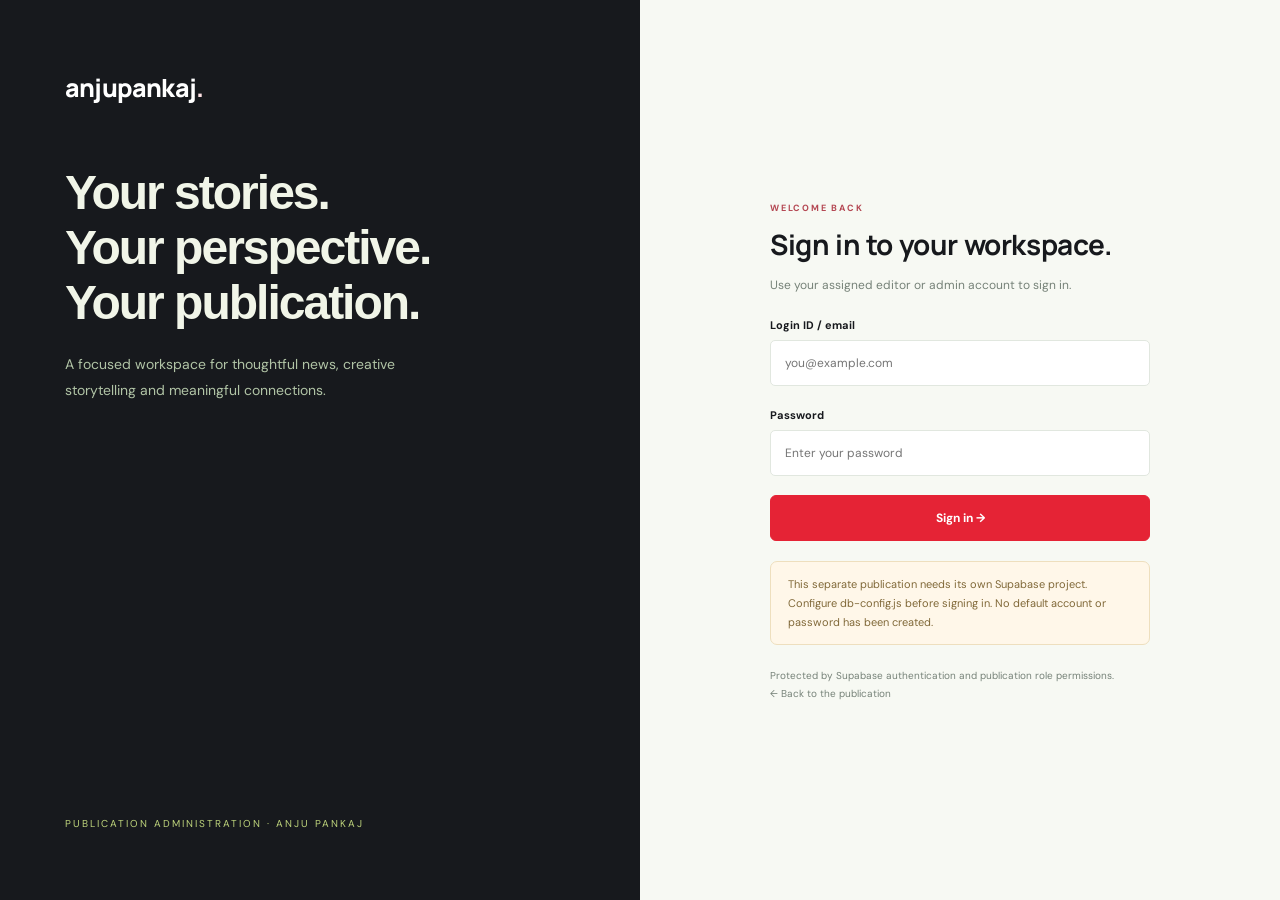
==== commit aa8c162d: "Redesign modern photo-led news portal with red charcoal masthead, headline thumbnails and supporting" ====
--- a/admin/index.html
+++ b/admin/index.html
@@ -2,7 +2,7 @@
 @import url('https://fonts.googleapis.com/css2?family=DM+Sans:wght@400;500;600;700&family=Manrope:wght@500;600;700;800&display=swap');
 :root{--ink:#19261e;--muted:#768278;--line:#e1e7df;--green:#d6f46b;--paper:#f6f8f3}*{box-sizing:border-box}body{margin:0;background:var(--paper);color:var(--ink);font:14px 'DM Sans',sans-serif}button,input,select{font:inherit}button{cursor:pointer}a{color:inherit;text-decoration:none}button:focus-visible,input:focus-visible,a:focus-visible,select:focus-visible{outline:3px solid #83a746;outline-offset:3px}.app{display:grid;grid-template-columns:232px 1fr;min-height:100vh}.sidebar{background:#192b21;color:#d9e3d5;padding:31px 18px;position:fixed;inset:0 auto 0 0;width:232px;display:flex;flex-direction:column}.logo{font:800 24px Manrope;letter-spacing:-1.5px;color:#fff}.logo span{color:var(--green)}.brand small{font-size:9px;letter-spacing:2px;display:block;margin:9px 0 34px;color:#9fb29f}.nav-label{font-size:9px;letter-spacing:1.6px;color:#7f9a85;margin:20px 14px 10px}.nav{display:flex;flex-direction:column;gap:5px}.nav button{display:flex;align-items:center;gap:12px;text-align:left;border:0;border-radius:7px;color:#bacab8;background:none;padding:13px 14px;font-size:12px}.nav button.active{color:#17251b;background:var(--green);font-weight:700}.nav button i{font-style:normal;font-size:17px;width:20px}.sidebar-bottom{margin-top:auto;border-top:1px solid #3a4b3e;padding:22px 10px 0;font-size:11px;color:#aec0ab}.sidebar-bottom a{display:block;margin-top:12px;color:#e2eadd}.main{grid-column:2}.topbar{height:74px;display:flex;justify-content:space-between;align-items:center;background:#fff;border-bottom:1px solid var(--line);padding:0 38px;font-size:11px;color:var(--muted)}.topbar strong{color:var(--ink);font-weight:500}.right{display:flex;align-items:center;gap:15px}.status{border:1px solid var(--line);padding:7px 10px;border-radius:20px;font-size:10px;color:#6c7d6b}.avatar{width:32px;height:32px;background:#e8eedf;border-radius:50%;display:grid;place-items:center;font-size:11px;color:#3d5938}.content{max-width:1260px;margin:auto;padding:36px 38px}.eyebrow{font-size:9px;font-weight:700;letter-spacing:1.8px;color:#799250;text-transform:uppercase}h1{font:800 30px Manrope;letter-spacing:-1px;margin:8px 0 10px}h2{font:700 17px Manrope;letter-spacing:-.4px;margin:0}p{color:var(--muted);line-height:1.7;font-size:12px}.heading{display:flex;justify-content:space-between;align-items:center;gap:20px}.btn{border:1px solid var(--line);border-radius:6px;background:#fff;color:var(--ink);padding:11px 17px;font-size:11px;font-weight:700;display:inline-block}.btn.primary{background:#233e2c;color:#fff;border-color:#233e2c}.btn.lime{background:var(--green);border-color:var(--green);color:#203019}.btn:disabled{opacity:.4;cursor:not-allowed}.notice{border:1px solid #d8e3ca;background:#edf3e5;border-radius:7px;padding:13px 17px;font-size:11px;line-height:1.7;margin:20px 0;color:#526749}.notice.amber{background:#fff7e9;border-color:#eedfbe;color:#816939}.steps{display:flex;border:1px solid var(--line);background:white;border-radius:8px;margin:23px 0;overflow:hidden}.step{flex:1;padding:18px;font-size:11px;border-right:1px solid var(--line);display:flex;align-items:center;gap:10px;color:var(--muted)}.step:last-child{border:0}.step b{width:25px;height:25px;border-radius:50%;background:#f1f3ee;display:grid;place-items:center;font-size:10px}.step.active{color:var(--ink);font-weight:700}.step.active b{background:var(--green)}.layout{display:grid;grid-template-columns:minmax(0,1fr) 295px;gap:22px}.card{background:#fff;border:1px solid var(--line);border-radius:9px;overflow:hidden;margin-bottom:22px}.card-head{padding:21px 24px;border-bottom:1px solid var(--line);display:flex;justify-content:space-between;align-items:center}.card-head small{font-size:10px;color:var(--muted)}.card-body{padding:24px}.drop{border:1.5px dashed #bdcdb3;background:#fafcf7;border-radius:7px;padding:36px 20px;text-align:center;cursor:pointer;display:block}.drop.drag{border-color:#739b41;background:#eff7df}.file-icon{background:#e9f0df;width:54px;height:54px;border-radius:13px;display:grid;place-items:center;margin:auto auto 16px;font-size:23px;color:#577247}.drop strong{font-size:14px}.drop p{font-size:11px;margin:9px 0 15px}.drop span{display:block;font-size:9px;color:#96a18f;margin-top:15px}#file{position:absolute;width:1px;height:1px;overflow:hidden;opacity:0}.selected{display:flex;align-items:center;gap:13px;border:1px solid var(--line);border-radius:6px;padding:13px;margin-top:15px}.selected b{font-size:11px;display:block}.selected small{font-size:10px;color:var(--muted)}.selected button{margin-left:auto;background:transparent;border:0;font-size:18px;color:var(--muted)}.field{margin:0 0 19px}.field label,.label{display:block;font-size:11px;font-weight:700;margin-bottom:8px}.field input,.field select{width:100%;padding:11px 12px;background:#fff;border:1px solid var(--line);border-radius:5px;color:var(--ink);font-size:12px}.field small{display:block;font-size:10px;color:var(--muted);line-height:1.6;margin-top:6px}.row{display:grid;grid-template-columns:1fr 1fr;gap:15px}.option{display:flex;gap:10px;align-items:start;border:1px solid var(--line);padding:14px;border-radius:6px;margin-bottom:10px;font-size:11px;line-height:1.6}.option input{accent-color:#57773d}.option b{display:block}.option small{color:var(--muted);font-size:10px;display:block}.option.selected-option{background:#f6faef;border-color:#bbcf9c}.card-footer{display:flex;align-items:center;justify-content:space-between;padding:18px 24px;background:#fcfdfb;border-top:1px solid var(--line);gap:15px;font-size:10px;color:var(--muted)}.summary-row{display:flex;justify-content:space-between;font-size:11px;padding:12px 0;border-bottom:1px solid var(--line);gap:10px}.summary-row:last-child{border:0}.summary-row span{color:var(--muted)}.tag{font-size:9px;padding:4px 7px;border-radius:4px;background:#edf3e4;color:#6a824b}.rail-note{padding:20px;background:#eaf0e2;border-radius:8px}.rail-note h3{font:700 15px Manrope;margin:0 0 8px}.rail-note p{font-size:11px}.rail-note code{font-size:10px;word-break:break-all;color:#57713c}.checklist{padding:0;list-style:none;margin:15px 0 0}.checklist li{font-size:10px;line-height:1.6;color:#6a7e61;padding:6px 0}.checklist li:before{content:'✓';margin-right:8px;color:#5a7b36}.stats{display:grid;grid-template-columns:repeat(4,1fr);gap:12px;margin-bottom:20px}.stat{border:1px solid var(--line);border-radius:7px;padding:16px;background:#fff}.stat b{font:800 25px Manrope;display:block}.stat span{font-size:10px;color:var(--muted)}.table-scroll{overflow:auto}table{width:100%;border-collapse:collapse;font-size:11px}th,td{padding:14px 20px;border-bottom:1px solid var(--line);text-align:left}th{font-size:9px;text-transform:uppercase;letter-spacing:.7px;color:var(--muted);background:#fafbf8}td.title{max-width:400px}td a{color:#6b8a44;text-decoration:underline}td code{font-size:10px;word-break:break-all}.empty{text-align:center;padding:40px 20px;color:var(--muted);font-size:12px}.tabs{display:flex;gap:20px;margin:16px 0}.tabs button{background:none;border:0;border-bottom:2px solid transparent;padding:9px 0;color:var(--muted);font-size:11px}.tabs button.active{border-color:#7e9d42;color:var(--ink);font-weight:700}.hidden{display:none!important}.error{color:#a34438;font-size:11px;line-height:1.7}.feedback{font-size:11px;line-height:1.8;margin:14px 0;color:#637b48;white-space:pre-line}.help{font-size:10px;border-top:1px solid var(--line);padding-top:15px;margin-top:25px;color:var(--muted)}.help a{text-decoration:underline}.connection{display:flex;align-items:center;gap:7px}.connection:before{content:'';width:6px;height:6px;background:#c99d4f;border-radius:50%}.mobile-logo{display:none}.warning-list{font-size:11px;color:#8b7044;line-height:1.8;padding-left:18px}.toolbar{display:flex;justify-content:space-between;align-items:center;gap:12px}.toolbar input{border:1px solid var(--line);padding:9px 12px;border-radius:5px;font-size:11px}.footer{font-size:10px;color:var(--muted);display:flex;justify-content:space-between;margin-top:30px}.modal{border:1px solid var(--line);border-radius:12px;padding:28px;max-width:600px;width:calc(100% - 30px);color:var(--ink)}.modal::backdrop{background:#15251dc9}.modal header{display:flex;justify-content:space-between;align-items:center}.modal button.close{border:0;background:none;font-size:22px}.modal li{font-size:12px;line-height:1.8;color:var(--muted)}
 @media(max-width:1150px){.layout{grid-template-columns:1fr}.rail{display:grid;grid-template-columns:1fr 1fr;gap:20px}.content{padding:28px}.sidebar{width:205px}.app{grid-template-columns:205px 1fr}.topbar{padding:0 28px}}@media(max-width:750px){.sidebar{position:static;width:auto;padding:15px 18px;grid-column:1}.brand,.nav-label,.sidebar-bottom{display:none}.nav{flex-direction:row;overflow:auto;gap:8px}.nav button{white-space:nowrap;padding:10px;font-size:10px}.nav button i{font-size:14px;width:auto}.app{display:block}.topbar{height:60px;padding:0 18px}.topbar>span{display:none}.mobile-logo{display:block;font:800 19px Manrope;color:#253e2a;letter-spacing:-1px}.content{padding:25px 18px}.heading{align-items:start}.heading .btn{padding:10px;font-size:10px}h1{font-size:25px}.steps{margin:18px 0}.step{padding:12px 8px;font-size:9px;gap:6px}.step b{width:21px;height:21px;flex-shrink:0}.card-head{padding:18px}.card-body{padding:18px}.row{grid-template-columns:1fr;gap:0}.rail{display:block}.stats{grid-template-columns:1fr 1fr}.card-footer{padding:16px;align-items:start}.footer{display:block;line-height:2}.toolbar{align-items:start;flex-direction:column}.drop{padding:30px 12px}.right{gap:8px}.status{font-size:8px}.connection{font-size:9px}.card-head h2{font-size:15px}}
-[hidden]{display:none!important}body:not(.admin-authenticated) .app{display:none!important}#loginGate[hidden]{display:none!important}</style><link rel="stylesheet" href="/admin/editor.css?v=20261025-editor-records"><link rel="icon" href="/favicon.svg"><style>:root{--green:#dfe5ff;--paper:#f3f5fa;--ink:#17213a}.sidebar{background:#182145}.logo{letter-spacing:-.8px}.login-brand{background:#182145}.login-brand .logo{font-size:25px}.btn.primary{background:#4559ed;border-color:#4559ed}.eyebrow{color:#6374be}.login-brand h1{font-family:Arial,sans-serif;font-weight:700}</style></head><body><section id="loginGate"><aside class="login-brand"><div><a class="logo" href="/">anjupankaj<span>.</span></a><h1>Your stories.<br>Your perspective.<br>Your publication.</h1><p>A focused workspace for thoughtful news, creative storytelling and meaningful connections.</p></div><div class="login-label">PUBLICATION ADMINISTRATION · ANJU PANKAJ</div></aside><main class="login-form-area"><div class="login-card"><span class="eyebrow">Welcome back</span><h2>Sign in to your workspace.</h2><p>Use your assigned editor or admin account to sign in.</p><form id="loginGateForm"><div class="field"><label for="loginGateEmail">Login ID / email</label><input id="loginGateEmail" type="email" autocomplete="username" placeholder="you@example.com" required></div><div class="field"><label for="loginGatePassword">Password</label><input id="loginGatePassword" type="password" autocomplete="current-password" placeholder="Enter your password" required></div><button class="btn primary" id="loginGateSubmit" type="submit">Sign in →</button></form><div class="editor-message" id="loginGateMessage" role="status" aria-live="polite"></div><div id="setupNotice" class="notice amber" hidden>This separate publication needs its own Supabase project. Configure db-config.js before signing in. No default account or password has been created.</div><div class="login-security">Protected by Supabase authentication and publication role permissions.<br><a href="/">← Back to the publication</a></div></div></main></section><div class="app"><aside class="sidebar"><a class="brand" href="/"><div class="logo">anjupankaj<span>.</span></div><small>PUBLICATION MANAGER</small></a><div class="nav-label">WORKSPACE</div><nav class="nav" aria-label="Admin navigation"><button onclick="section('overview')" data-nav="overview"><i>▦</i>Overview</button><button onclick="section('posts')" data-nav="posts"><i>▤</i>Posts</button><button onclick="newPost()" data-nav="editor"><i>＋</i>Add post</button><button onclick="section('media')" data-nav="media"><i>▧</i>Media library</button><button class="active" onclick="section('import')" data-nav="import"><i>↥</i>Import content</button><button onclick="section('activity')" data-nav="activity"><i>☷</i>Editor activity</button><button onclick="section('ads')" data-nav="ads"><i>◫</i>Advertisements</button></nav><div class="sidebar-bottom"><span>Anju Pankaj.in</span><a href="/">View publication ↗</a><a href="#" onclick="event.preventDefault();openHelp()">Import documentation ↗</a></div></aside><div class="main"><header class="topbar"><span>Workspace &nbsp;/&nbsp; Content &nbsp;/&nbsp; <strong id="breadcrumb">Import content</strong></span><a class="mobile-logo" href="/">anjupankaj.</a><div class="right"><span class="connection">Supabase connected</span><span class="status">CONTENT IMPORT</span><span class="avatar" aria-label="Preview workspace">SO</span></div></header><main class="content"><section id="importView"><div class="heading"><div><span class="eyebrow">Bring your stories with you</span><h1>Import your publication.</h1><p>Read your WordPress MySQL export. Keep your images right where they are.</p></div><button class="btn" onclick="openHelp()">How it works ↗</button></div><div class="notice">Large-file import preparation · Your SQL file is analysed in this browser and is not uploaded or executed. Review the results and export a migration JSON file. Large-file processing depends on available browser memory. Sign in as an authorized publication admin to save reviewed posts and taxonomy into Supabase.</div><div class="steps"><div class="step active" id="step1"><b>1</b>Choose source</div><div class="step" id="step2"><b>2</b>Review content</div><div class="step" id="step3"><b>3</b>Export migration</div></div><div class="layout"><div><div class="card"><div class="card-head"><h2>WordPress database export</h2><small>.sql · UTF-8 · up to 400 MB</small></div><div class="card-body"><label class="drop" id="drop" for="file"><div class="file-icon">↥</div><strong>Drop your MySQL file here</strong><p>or choose an uncompressed WordPress SQL export · 200 MB files accepted</p><span class="btn">Browse files</span><span>Read in 1 MB chunks in a background worker. No SQL commands are executed.</span></label><input id="file" type="file" accept=".sql,text/plain,application/sql" onchange="pickFile(this.files[0])"><div id="selected" class="selected hidden"><span style="font-size:23px">▤</span><div><b id="fileName"></b><small id="fileSize"></small></div><button onclick="clearFile()" aria-label="Remove selected file">×</button></div><div class="feedback" id="feedback" role="status" aria-live="polite"></div></div></div><div class="card"><div class="card-head"><h2>Import preferences</h2><span class="tag">PRESERVE ORIGINAL MEDIA</span></div><div class="card-body"><div class="row"><div class="field"><label for="source">Original website URL</label><input id="source" type="url" value="https://anjupankaj.com" autocomplete="off"><small>Used to resolve relative upload paths. Existing absolute media URLs stay unchanged.</small></div><div class="field"><label for="prefix">WordPress table prefix</label><input id="prefix" value="" placeholder="Auto-detect (e.g. wp_)"><small>If multiple WordPress sites are detected, enter the exact prefix you want.</small></div></div><div class="row"><div class="field"><label for="from">Published from (source local date)</label><input id="from" type="date" value="2026-07-18"></div><div class="field"><label for="to">Published through (inclusive)</label><input id="to" type="date" value="2026-10-18"></div></div><label class="option selected-option"><input type="radio" checked name="mediaMode"><span><b>Keep attachments on the original server</b><small>Preserve attachment URLs and article HTML references. No image downloads or uploads.</small></span></label><label class="option"><input type="checkbox" id="publishedOnly" checked><span><b>Published posts only</b><small>Exclude drafts, private posts, revisions and trash from the migration.</small></span></label><div class="notice amber" style="margin-bottom:0">Keep the original uploads folder available after switching your domain. If the new site uses the same hostname, route <code>/wp-content/uploads/</code> to the old media host or use a dedicated media domain. DNS changes alone do not preserve old image paths.</div></div><div class="card-footer"><span>Analyse first. Review every import before saving.</span><button class="btn primary" id="analyse" disabled onclick="analyse()">Analyse SQL file &nbsp;→</button></div></div></div><aside class="rail"><div class="card"><div class="card-head"><h2>Migration summary</h2></div><div class="card-body"><div class="summary-row"><span>Source</span><b>WordPress / MySQL</b></div><div class="summary-row"><span>Date range</span><b id="summaryDates">18 Jul – 18 Oct 2026</b></div><div class="summary-row"><span>Attachments</span><b>Original URLs</b></div><div class="summary-row"><span>SQL execution</span><b>Never</b></div><div class="summary-row"><span>Target database</span><b style="color:#52783a">Supabase connected</b></div></div></div><div class="rail-note"><h3>Your media stays put.</h3><p>Article images and featured images reference the same files on your existing server.</p><code>https://anjupankaj.com/<br>wp-content/uploads/…</code><ul class="checklist"><li>Keep original post IDs for deduplication</li><li>Preserve Hindi and Punjabi text</li><li>Detect featured-image relationships</li><li>Include source slugs and categories</li><li>Exclude users, passwords and options</li></ul></div></aside></div></section><section id="reviewView" class="hidden"><div class="heading"><div><span class="eyebrow">Content preparation</span><h1 id="reviewHeading">Review imported content.</h1><p id="reviewIntro">Upload and analyse a SQL file to see your content here.</p></div><button class="btn" onclick="section('import')">← Import settings</button></div><div class="notice" id="reviewNotice">Review your source records, then use Import posts + categories + tags to save them into Supabase.</div><div class="stats" id="stats"></div><div class="card"><div class="card-head toolbar"><h2 id="tableHeading">Detected posts</h2><div><input type="search" id="filter" placeholder="Search titles or source IDs…" aria-label="Search imported content" oninput="renderTable()"></div></div><div class="table-scroll"><table><thead id="thead"></thead><tbody id="tbody"></tbody></table></div><div class="card-footer"><span id="rowCount">No content analysed</span><button class="btn" onclick="exportManifest()" id="exportBtn" disabled>Export migration JSON ↓</button></div></div><div id="warnings" class="notice amber hidden"></div><div class="card"><div class="card-head"><h2>Save to the new CMS</h2><span class="tag">SUPABASE CONNECTED</span></div><div class="card-body"><p>Posts, categories and tags are saved together in batches. Published posts with past publication dates become visible on the homepage. Drafts and future posts remain private. Original image URLs stay unchanged.</p><button class="btn primary" id="databaseImport" onclick="importDatabase()" disabled>Sign in as admin to import</button> <button class="btn" onclick="connectionDialog()">Admin sign in</button><div class="feedback" id="dbSaveStatus" role="status"></div></div></div></section><section id="adsView" class="hidden"><div class="heading"><div><span class="eyebrow">Advertising</span><h1>One format. Clear visibility.</h1><p>Every Anju Pankaj placement uses a 300 × 250 medium rectangle.</p></div></div><div class="notice">Active Google placements request ads on the public website. This admin preview does not request paid impressions.</div><div class="card"><div class="card-head"><h2>Placement plan</h2></div><div class="table-scroll"><table><thead><tr><th>Placement</th><th>Size</th><th>Display rule</th><th>Status</th></tr></thead><tbody><tr><td>Lead news sidebar</td><td>300 × 250</td><td>Beside lead stories; mobile in-flow</td><td>Sample</td></tr><tr><td>Latest-news feed</td><td>300 × 250</td><td>Between editorial rows</td><td>Sample</td></tr><tr><td>Desktop article rail</td><td>300 × 250</td><td>Sticky within content column</td><td>Sample</td></tr><tr><td>Article content</td><td>300 × 250</td><td>Between paragraphs</td><td>Sample</td></tr></tbody></table></div></div></section><section id="overviewView" class="hidden"><div class="heading"><div><span class="eyebrow">Live publication</span><h1>Your publication at a glance.</h1><p>Counts read directly from Supabase, across all posts.</p></div><button class="btn" onclick="loadOverview()">Refresh counts ↻</button></div><div class="stats" id="databaseStats"></div><p id="overviewMessage" role="status" aria-live="polite"></p><div class="inline-actions"><button class="btn primary" onclick="newPost()">＋ Add new post</button><button class="btn" onclick="section('posts')">Manage posts</button><a class="btn" href="/">View homepage ↗</a></div></section><section id="editorActivityView" class="hidden"><div class="heading"><div><span class="eyebrow">Accountability</span><h1>Editor activity.</h1><p>Post creation, edits and status changes, with editor identity and time. Records start after the database migration is enabled.</p></div><button class="btn" onclick="loadEditorActivity()">Refresh</button></div><div class="card"><div class="table-scroll"><table><thead><tr><th>Time (IST)</th><th>Editor</th><th>Post</th><th>Action</th><th>Status</th></tr></thead><tbody id="activityRows"></tbody></table></div><div class="card-footer"><span id="activityFeedback" role="status"></span><button id="activityPrev" class="btn" onclick="activityPage--;loadEditorActivity()">Previous</button><button id="activityNext" class="btn" onclick="activityPage++;loadEditorActivity()">Next</button></div></div></section><section id="dbPostsView" class="hidden"><div class="heading"><div><span class="eyebrow">Editorial workspace</span><h1>Your stories.</h1><p>Manage the publication. Give every story a sharper perspective.</p></div><button class="btn primary" onclick="newPost()">＋ Add new post</button></div><div id="postsLock" class="lock-notice hidden">Sign in as a publication admin to manage posts. <button class="btn" onclick="connectionDialog()">Sign in</button></div><div class="card"><div class="card-head toolbar"><div class="post-filter"><input id="dbPostSearch" type="search" placeholder="Search news titles…" oninput="queuePostSearch()" aria-label="Search posts"><select id="dbPostStatus" onchange="dbPostPage=0;loadDbPosts()" aria-label="Filter status"><option value="">All statuses</option><option value="publish">Published / scheduled</option><option value="draft">Drafts</option><option value="pending">Pending review</option><option value="private">Private</option></select></div><span id="dbPostCount" class="label-note"></span></div><div class="table-scroll"><table><thead><tr><th>Story</th><th>Status</th><th>Published</th><th>Action</th></tr></thead><tbody id="dbPostRows"><tr><td colspan="4" class="empty">Sign in to load your publication.</td></tr></tbody></table></div><div class="card-footer"><span id="postsFeedback" role="status"></span><div class="pager"><button class="btn" id="prevPosts" onclick="dbPostPage--;loadDbPosts()" disabled>← Previous</button><button class="btn" id="nextPosts" onclick="dbPostPage++;loadDbPosts()">Next →</button></div></div></div></section>
+[hidden]{display:none!important}body:not(.admin-authenticated) .app{display:none!important}#loginGate[hidden]{display:none!important}</style><link rel="stylesheet" href="/admin/editor.css?v=20261025-editor-records"><link rel="icon" href="/favicon.svg"><style>:root{--green:#ffe1e4;--paper:#f5f5f6;--ink:#17191d}.sidebar{background:#17191d}.logo{letter-spacing:-.8px}.login-brand{background:#17191d}.login-brand .logo{font-size:25px}.btn.primary{background:#e52335;border-color:#e52335}.eyebrow{color:#b44752}.login-brand h1{font-family:Arial,sans-serif;font-weight:700}</style></head><body><section id="loginGate"><aside class="login-brand"><div><a class="logo" href="/">anjupankaj<span>.</span></a><h1>Your stories.<br>Your perspective.<br>Your publication.</h1><p>A focused workspace for thoughtful news, creative storytelling and meaningful connections.</p></div><div class="login-label">PUBLICATION ADMINISTRATION · ANJU PANKAJ</div></aside><main class="login-form-area"><div class="login-card"><span class="eyebrow">Welcome back</span><h2>Sign in to your workspace.</h2><p>Use your assigned editor or admin account to sign in.</p><form id="loginGateForm"><div class="field"><label for="loginGateEmail">Login ID / email</label><input id="loginGateEmail" type="email" autocomplete="username" placeholder="you@example.com" required></div><div class="field"><label for="loginGatePassword">Password</label><input id="loginGatePassword" type="password" autocomplete="current-password" placeholder="Enter your password" required></div><button class="btn primary" id="loginGateSubmit" type="submit">Sign in →</button></form><div class="editor-message" id="loginGateMessage" role="status" aria-live="polite"></div><div id="setupNotice" class="notice amber" hidden>This separate publication needs its own Supabase project. Configure db-config.js before signing in. No default account or password has been created.</div><div class="login-security">Protected by Supabase authentication and publication role permissions.<br><a href="/">← Back to the publication</a></div></div></main></section><div class="app"><aside class="sidebar"><a class="brand" href="/"><div class="logo">anjupankaj<span>.</span></div><small>PUBLICATION MANAGER</small></a><div class="nav-label">WORKSPACE</div><nav class="nav" aria-label="Admin navigation"><button onclick="section('overview')" data-nav="overview"><i>▦</i>Overview</button><button onclick="section('posts')" data-nav="posts"><i>▤</i>Posts</button><button onclick="newPost()" data-nav="editor"><i>＋</i>Add post</button><button onclick="section('media')" data-nav="media"><i>▧</i>Media library</button><button class="active" onclick="section('import')" data-nav="import"><i>↥</i>Import content</button><button onclick="section('activity')" data-nav="activity"><i>☷</i>Editor activity</button><button onclick="section('ads')" data-nav="ads"><i>◫</i>Advertisements</button></nav><div class="sidebar-bottom"><span>Anju Pankaj.in</span><a href="/">View publication ↗</a><a href="#" onclick="event.preventDefault();openHelp()">Import documentation ↗</a></div></aside><div class="main"><header class="topbar"><span>Workspace &nbsp;/&nbsp; Content &nbsp;/&nbsp; <strong id="breadcrumb">Import content</strong></span><a class="mobile-logo" href="/">anjupankaj.</a><div class="right"><span class="connection">Supabase connected</span><span class="status">CONTENT IMPORT</span><span class="avatar" aria-label="Preview workspace">SO</span></div></header><main class="content"><section id="importView"><div class="heading"><div><span class="eyebrow">Bring your stories with you</span><h1>Import your publication.</h1><p>Read your WordPress MySQL export. Keep your images right where they are.</p></div><button class="btn" onclick="openHelp()">How it works ↗</button></div><div class="notice">Large-file import preparation · Your SQL file is analysed in this browser and is not uploaded or executed. Review the results and export a migration JSON file. Large-file processing depends on available browser memory. Sign in as an authorized publication admin to save reviewed posts and taxonomy into Supabase.</div><div class="steps"><div class="step active" id="step1"><b>1</b>Choose source</div><div class="step" id="step2"><b>2</b>Review content</div><div class="step" id="step3"><b>3</b>Export migration</div></div><div class="layout"><div><div class="card"><div class="card-head"><h2>WordPress database export</h2><small>.sql · UTF-8 · up to 400 MB</small></div><div class="card-body"><label class="drop" id="drop" for="file"><div class="file-icon">↥</div><strong>Drop your MySQL file here</strong><p>or choose an uncompressed WordPress SQL export · 200 MB files accepted</p><span class="btn">Browse files</span><span>Read in 1 MB chunks in a background worker. No SQL commands are executed.</span></label><input id="file" type="file" accept=".sql,text/plain,application/sql" onchange="pickFile(this.files[0])"><div id="selected" class="selected hidden"><span style="font-size:23px">▤</span><div><b id="fileName"></b><small id="fileSize"></small></div><button onclick="clearFile()" aria-label="Remove selected file">×</button></div><div class="feedback" id="feedback" role="status" aria-live="polite"></div></div></div><div class="card"><div class="card-head"><h2>Import preferences</h2><span class="tag">PRESERVE ORIGINAL MEDIA</span></div><div class="card-body"><div class="row"><div class="field"><label for="source">Original website URL</label><input id="source" type="url" value="https://anjupankaj.com" autocomplete="off"><small>Used to resolve relative upload paths. Existing absolute media URLs stay unchanged.</small></div><div class="field"><label for="prefix">WordPress table prefix</label><input id="prefix" value="" placeholder="Auto-detect (e.g. wp_)"><small>If multiple WordPress sites are detected, enter the exact prefix you want.</small></div></div><div class="row"><div class="field"><label for="from">Published from (source local date)</label><input id="from" type="date" value="2026-07-18"></div><div class="field"><label for="to">Published through (inclusive)</label><input id="to" type="date" value="2026-10-18"></div></div><label class="option selected-option"><input type="radio" checked name="mediaMode"><span><b>Keep attachments on the original server</b><small>Preserve attachment URLs and article HTML references. No image downloads or uploads.</small></span></label><label class="option"><input type="checkbox" id="publishedOnly" checked><span><b>Published posts only</b><small>Exclude drafts, private posts, revisions and trash from the migration.</small></span></label><div class="notice amber" style="margin-bottom:0">Keep the original uploads folder available after switching your domain. If the new site uses the same hostname, route <code>/wp-content/uploads/</code> to the old media host or use a dedicated media domain. DNS changes alone do not preserve old image paths.</div></div><div class="card-footer"><span>Analyse first. Review every import before saving.</span><button class="btn primary" id="analyse" disabled onclick="analyse()">Analyse SQL file &nbsp;→</button></div></div></div><aside class="rail"><div class="card"><div class="card-head"><h2>Migration summary</h2></div><div class="card-body"><div class="summary-row"><span>Source</span><b>WordPress / MySQL</b></div><div class="summary-row"><span>Date range</span><b id="summaryDates">18 Jul – 18 Oct 2026</b></div><div class="summary-row"><span>Attachments</span><b>Original URLs</b></div><div class="summary-row"><span>SQL execution</span><b>Never</b></div><div class="summary-row"><span>Target database</span><b style="color:#52783a">Supabase connected</b></div></div></div><div class="rail-note"><h3>Your media stays put.</h3><p>Article images and featured images reference the same files on your existing server.</p><code>https://anjupankaj.com/<br>wp-content/uploads/…</code><ul class="checklist"><li>Keep original post IDs for deduplication</li><li>Preserve Hindi and Punjabi text</li><li>Detect featured-image relationships</li><li>Include source slugs and categories</li><li>Exclude users, passwords and options</li></ul></div></aside></div></section><section id="reviewView" class="hidden"><div class="heading"><div><span class="eyebrow">Content preparation</span><h1 id="reviewHeading">Review imported content.</h1><p id="reviewIntro">Upload and analyse a SQL file to see your content here.</p></div><button class="btn" onclick="section('import')">← Import settings</button></div><div class="notice" id="reviewNotice">Review your source records, then use Import posts + categories + tags to save them into Supabase.</div><div class="stats" id="stats"></div><div class="card"><div class="card-head toolbar"><h2 id="tableHeading">Detected posts</h2><div><input type="search" id="filter" placeholder="Search titles or source IDs…" aria-label="Search imported content" oninput="renderTable()"></div></div><div class="table-scroll"><table><thead id="thead"></thead><tbody id="tbody"></tbody></table></div><div class="card-footer"><span id="rowCount">No content analysed</span><button class="btn" onclick="exportManifest()" id="exportBtn" disabled>Export migration JSON ↓</button></div></div><div id="warnings" class="notice amber hidden"></div><div class="card"><div class="card-head"><h2>Save to the new CMS</h2><span class="tag">SUPABASE CONNECTED</span></div><div class="card-body"><p>Posts, categories and tags are saved together in batches. Published posts with past publication dates become visible on the homepage. Drafts and future posts remain private. Original image URLs stay unchanged.</p><button class="btn primary" id="databaseImport" onclick="importDatabase()" disabled>Sign in as admin to import</button> <button class="btn" onclick="connectionDialog()">Admin sign in</button><div class="feedback" id="dbSaveStatus" role="status"></div></div></div></section><section id="adsView" class="hidden"><div class="heading"><div><span class="eyebrow">Advertising</span><h1>One format. Clear visibility.</h1><p>Every Anju Pankaj placement uses a 300 × 250 medium rectangle.</p></div></div><div class="notice">Active Google placements request ads on the public website. This admin preview does not request paid impressions.</div><div class="card"><div class="card-head"><h2>Placement plan</h2></div><div class="table-scroll"><table><thead><tr><th>Placement</th><th>Size</th><th>Display rule</th><th>Status</th></tr></thead><tbody><tr><td>Lead news sidebar</td><td>300 × 250</td><td>Beside lead stories; mobile in-flow</td><td>Sample</td></tr><tr><td>Latest-news feed</td><td>300 × 250</td><td>Between editorial rows</td><td>Sample</td></tr><tr><td>Desktop article rail</td><td>300 × 250</td><td>Sticky within content column</td><td>Sample</td></tr><tr><td>Article content</td><td>300 × 250</td><td>Between paragraphs</td><td>Sample</td></tr></tbody></table></div></div></section><section id="overviewView" class="hidden"><div class="heading"><div><span class="eyebrow">Live publication</span><h1>Your publication at a glance.</h1><p>Counts read directly from Supabase, across all posts.</p></div><button class="btn" onclick="loadOverview()">Refresh counts ↻</button></div><div class="stats" id="databaseStats"></div><p id="overviewMessage" role="status" aria-live="polite"></p><div class="inline-actions"><button class="btn primary" onclick="newPost()">＋ Add new post</button><button class="btn" onclick="section('posts')">Manage posts</button><a class="btn" href="/">View homepage ↗</a></div></section><section id="editorActivityView" class="hidden"><div class="heading"><div><span class="eyebrow">Accountability</span><h1>Editor activity.</h1><p>Post creation, edits and status changes, with editor identity and time. Records start after the database migration is enabled.</p></div><button class="btn" onclick="loadEditorActivity()">Refresh</button></div><div class="card"><div class="table-scroll"><table><thead><tr><th>Time (IST)</th><th>Editor</th><th>Post</th><th>Action</th><th>Status</th></tr></thead><tbody id="activityRows"></tbody></table></div><div class="card-footer"><span id="activityFeedback" role="status"></span><button id="activityPrev" class="btn" onclick="activityPage--;loadEditorActivity()">Previous</button><button id="activityNext" class="btn" onclick="activityPage++;loadEditorActivity()">Next</button></div></div></section><section id="dbPostsView" class="hidden"><div class="heading"><div><span class="eyebrow">Editorial workspace</span><h1>Your stories.</h1><p>Manage the publication. Give every story a sharper perspective.</p></div><button class="btn primary" onclick="newPost()">＋ Add new post</button></div><div id="postsLock" class="lock-notice hidden">Sign in as a publication admin to manage posts. <button class="btn" onclick="connectionDialog()">Sign in</button></div><div class="card"><div class="card-head toolbar"><div class="post-filter"><input id="dbPostSearch" type="search" placeholder="Search news titles…" oninput="queuePostSearch()" aria-label="Search posts"><select id="dbPostStatus" onchange="dbPostPage=0;loadDbPosts()" aria-label="Filter status"><option value="">All statuses</option><option value="publish">Published / scheduled</option><option value="draft">Drafts</option><option value="pending">Pending review</option><option value="private">Private</option></select></div><span id="dbPostCount" class="label-note"></span></div><div class="table-scroll"><table><thead><tr><th>Story</th><th>Status</th><th>Published</th><th>Action</th></tr></thead><tbody id="dbPostRows"><tr><td colspan="4" class="empty">Sign in to load your publication.</td></tr></tbody></table></div><div class="card-footer"><span id="postsFeedback" role="status"></span><div class="pager"><button class="btn" id="prevPosts" onclick="dbPostPage--;loadDbPosts()" disabled>← Previous</button><button class="btn" id="nextPosts" onclick="dbPostPage++;loadDbPosts()">Next →</button></div></div></div></section>
 <section id="postEditorView" class="hidden"><div class="heading"><div><span class="eyebrow">Create something worth reading</span><h1 id="editorHeading">Write a new story.</h1></div><div class="save-bar"><button class="btn" onclick="section('posts')">← Posts</button><a class="btn hidden" id="viewPublishedPost" href="/" target="_blank" rel="noopener">View on website ↗</a><button class="btn" onclick="previewPost()">Preview</button><button class="btn lime" type="button" onclick="publishNow()">Publish now</button><button class="btn primary" id="savePostButton" onclick="savePost()">Save post</button></div></div><div class="editor-message" id="editorMessage" role="status"></div><div id="editorLock" class="lock-notice hidden">Sign in as a publication admin to save. <button class="btn" onclick="connectionDialog()">Sign in</button></div><fieldset class="editor-fieldset" id="editorFieldset"><div class="editor-layout"><div><div class="card"><div class="card-body"><input id="postTitle" class="editor-title" placeholder="Your headline goes here…" maxlength="500" aria-label="Post title"><div class="field" style="margin:18px 0 0"><label for="postSlug">URL slug</label><input id="postSlug" placeholder="your-story-title"><small>Public article links use a stable post ID, so editing the slug will not break those links.</small></div></div><div class="editor-toolbar" aria-label="Article formatting"><select aria-label="Text style" onchange="formatText('formatBlock',this.value)"><option value="p">Paragraph</option><option value="h2">Heading 2</option><option value="h3">Heading 3</option><option value="blockquote">Quote</option></select><button type="button" onmousedown="event.preventDefault()" onclick="formatText('bold')" aria-label="Bold"><b>B</b></button><button type="button" onmousedown="event.preventDefault()" onclick="formatText('italic')" aria-label="Italic"><i>I</i></button><button type="button" onmousedown="event.preventDefault()" onclick="formatText('underline')" aria-label="Underline"><u>U</u></button><button type="button" onmousedown="event.preventDefault()" onclick="formatText('insertUnorderedList')">• List</button><button type="button" onmousedown="event.preventDefault()" onclick="formatText('insertOrderedList')">1. List</button><button type="button" onmousedown="event.preventDefault()" onclick="addEditorLink()">Link ↗</button><button type="button" onclick="addEditorImage()">Image URL</button><button type="button" onclick="document.getElementById('bodyImageFile').click()">Upload image</button><button type="button" onmousedown="event.preventDefault()" onclick="formatText('undo')" aria-label="Undo">↶</button><button type="button" onmousedown="event.preventDefault()" onclick="formatText('redo')" aria-label="Redo">↷</button><button type="button" onmousedown="event.preventDefault()" onclick="formatText('removeFormat')">Clear style</button></div><div id="postBody" class="writing-area" contenteditable="true" role="textbox" aria-label="Article body" aria-multiline="true"></div><div class="editor-meta"><span id="wordCount">0 words · 0 min read</span><span id="localSaveState">Local draft not saved</span></div><input type="file" accept="image/png,image/jpeg,image/webp,image/gif" id="bodyImageFile" hidden onchange="uploadEditorImage(this.files[0],false)"></div><div class="card"><div class="card-head"><h2>Excerpt & search appearance</h2></div><div class="card-body"><div class="field"><label for="postExcerpt">Short summary</label><textarea id="postExcerpt" maxlength="1000" placeholder="A clear introduction to your story…"></textarea></div><div class="field"><label for="seoTitle">SEO title</label><input id="seoTitle" maxlength="160" placeholder="Leave blank to use the headline"></div><div class="field"><label for="seoDescription">SEO description</label><textarea id="seoDescription" maxlength="320" placeholder="A useful description for search and social sharing"></textarea><small>These fields update the article’s browser metadata. Full server-rendered SEO is part of the Next.js migration.</small></div></div></div></div><aside class="editor-sidebar"><div class="card"><div class="card-head"><h2>Publish</h2><span id="editorStatusBadge" class="status-badge">DRAFT</span></div><div class="card-body"><div class="field"><label for="postStatus">Visibility</label><select id="postStatus"><option value="draft">Draft</option><option value="publish">Published / scheduled</option><option value="private">Private</option><option value="pending">Pending review</option></select></div><div class="field"><label for="postPublishAt">Publication date & time</label><input id="postPublishAt" type="datetime-local"><small>Times use this device’s timezone. A future time keeps a published post hidden until it is due.</small></div><button class="btn full-width" type="button" onclick="restoreLocalDraft()">Restore local draft</button><p class="label-note">Autosave keeps a local copy in this browser. Use Save post to write changes to Supabase.</p></div></div><div class="card"><div class="card-head"><h2>Featured image</h2></div><div class="card-body"><img id="featuredPreview" class="featured-preview hidden" alt="Featured image preview"><div class="field"><label for="postFeatured">Original URL or uploaded image</label><input id="postFeatured" type="url" placeholder="https://…" oninput="showFeatured()"></div><button class="btn full-width" type="button" onclick="document.getElementById('featuredFile').click()">Upload image ↑</button><input id="featuredFile" type="file" accept="image/png,image/jpeg,image/webp,image/gif" hidden onchange="uploadEditorImage(this.files[0],true)"><small class="label-note">JPEG, PNG, WebP or GIF · maximum 5 MB. Uploaded files become publicly accessible.</small></div></div><div class="card"><div class="card-head"><h2>Categories</h2></div><div class="card-body"><div id="categoryOptions" class="term-options"></div><div class="field"><label for="newCategories">Add categories</label><input id="newCategories" placeholder="Comma-separated names"></div></div></div><div class="card"><div class="card-head"><h2>Tags</h2></div><div class="card-body"><div class="field"><label for="postTags">Tags, separated by commas</label><input id="postTags" placeholder="Punjab, Politics, Latest news" list="tagSuggestions"><datalist id="tagSuggestions"></datalist></div></div></div></aside></div></fieldset></section>
 <section id="adManagerView" class="hidden"><div class="heading"><div><span class="eyebrow">Advertising workspace</span><h1>Put your brand in focus.</h1><p>Edit placement creatives and schedules. Every ad stays 300 × 250.</p></div><a class="btn" href="/" target="_blank" rel="noopener">View website ↗</a></div><div class="ad-tabs" id="adPlacementTabs"></div><div class="editor-message" id="adManagerMessage" role="status"></div><div id="adsLock" class="lock-notice hidden">Sign in as a publication admin to edit advertisements. <button class="btn" onclick="connectionDialog()">Sign in</button></div><fieldset id="adFieldset" class="editor-fieldset"><div class="ad-edit-grid"><div class="card"><div class="card-head"><h2 id="adPlacementName">Ad placement</h2><span class="status-badge">300 × 250 ONLY</span></div><div class="card-body"><div class="field"><label for="adProvider">Creative type</label><select id="adProvider" onchange="previewAd()"><option value="sample">Sample creative</option><option value="direct">Direct image banner</option><option value="google_ad_manager">Google Ad Manager unit</option></select></div><label class="option"><input id="adEnabled" type="checkbox"><span><b>Enable this placement</b><small>Disabled or out-of-schedule placements are hidden on the reader page.</small></span></label><div class="field"><label for="adLabel">Advertisement label</label><input id="adLabel" maxlength="80" value="Advertisement"></div><div id="directFields"><div class="field"><label for="adImage">Creative image URL</label><input id="adImage" type="url" placeholder="https://…" oninput="previewAd()"></div><button class="btn" type="button" onclick="document.getElementById('adImageFile').click()">Upload banner ↑</button><input type="file" id="adImageFile" accept="image/png,image/jpeg,image/webp,image/gif" hidden onchange="uploadBanner(this.files[0])"><p class="label-note">Use a 300 × 250 creative for the best result.</p><div class="field"><label for="adTarget">Destination URL</label><input id="adTarget" type="url" placeholder="https://advertiser.example"></div></div><div id="googleFields" class="hidden"><div class="google-code-heading"><div><h2>Paste your Google Ad Manager tags</h2><p>Copy the two tag blocks from Google Ad Manager → Ad unit → Tags.</p></div><span class="status-badge">GOOGLE PUBLISHER TAG · 300 × 250</span></div><div class="google-code-grid"><div class="google-code-card"><div class="google-code-title"><span class="code-step">1</span><div><h3>Document header</h3><small>The code Google provides for &lt;head&gt;.</small></div><button class="btn" type="button" onclick="clearGoogleTag('header')">Clear</button></div><textarea id="adHeaderCode" spellcheck="false" autocomplete="off" maxlength="100000" aria-label="Google Ad Manager document header code" placeholder="&lt;script async src=…&gt;&lt;/script&gt;&#10;&lt;script&gt;&#10;  googletag.defineSlot('/22932458576/IPS', [300, 250], 'div-gpt-ad-…')&#10;&lt;/script&gt;" oninput="googleTagChanged()"></textarea><p>Paste the complete Document header block, including its script tags.</p></div><div class="google-code-card"><div class="google-code-title"><span class="code-step">2</span><div><h3>Document body</h3><small>The code Google provides for &lt;body&gt;.</small></div><button class="btn" type="button" onclick="clearGoogleTag('body')">Clear</button></div><textarea id="adBodyCode" spellcheck="false" autocomplete="off" maxlength="100000" aria-label="Google Ad Manager document body code" placeholder="&lt;div id='div-gpt-ad-…'&gt;&#10;  &lt;script&gt;&#10;    googletag.display('div-gpt-ad-…');&#10;  &lt;/script&gt;&#10;&lt;/div&gt;" oninput="googleTagChanged()"></textarea><p>Paste the matching Document body block. All slot IDs must match.</p></div></div><div class="google-validate"><button class="btn" type="button" onclick="validateGoogleTag()">Validate & extract settings</button><span id="googleTagStatus" role="status" aria-live="polite">Paste both blocks to validate.</span></div><div class="row"><div class="field"><label for="adUnitPath">Detected ad-unit path</label><input id="adUnitPath" placeholder="/22932458576/IPS" readonly></div><div class="field"><label for="adSlotId">Detected slot ID</label><input id="adSlotId" placeholder="div-gpt-ad-…" readonly></div></div><div class="notice">Both tag blocks are stored for admins only. Validation extracts the ad-unit settings; pasted scripts are not executed. Live delivery uses the extracted ad-unit path and unique 300 × 250 slots. Without a consent platform, requests use limited-ad mode. Campaign reporting is available in Google Ad Manager.</div></div><div class="row"><div class="field"><label for="adStarts">Starts (optional)</label><input id="adStarts" type="datetime-local"></div><div class="field"><label for="adEnds">Ends (optional)</label><input id="adEnds" type="datetime-local"></div></div><button class="btn primary" id="saveAdButton" type="button" onclick="saveAdUnit()">Save advertisement</button></div></div><aside class="ad-preview-box"><span class="label-note">CREATIVE PREVIEW · 300 × 250</span><div id="adPreviewFrame" class="ad-preview-frame">Sample advertisement</div><p class="label-note">This preview does not generate paid ad impressions. Changes go live after saving, within the placement’s schedule.</p></aside></div></fieldset></section>
 <dialog id="postPreviewDialog" class="modal article-preview"><header><h2>Article preview</h2><button class="close" onclick="document.getElementById('postPreviewDialog').close()" aria-label="Close preview">×</button></header><article id="postPreviewContent" class="article-preview-body"></article></dialog>
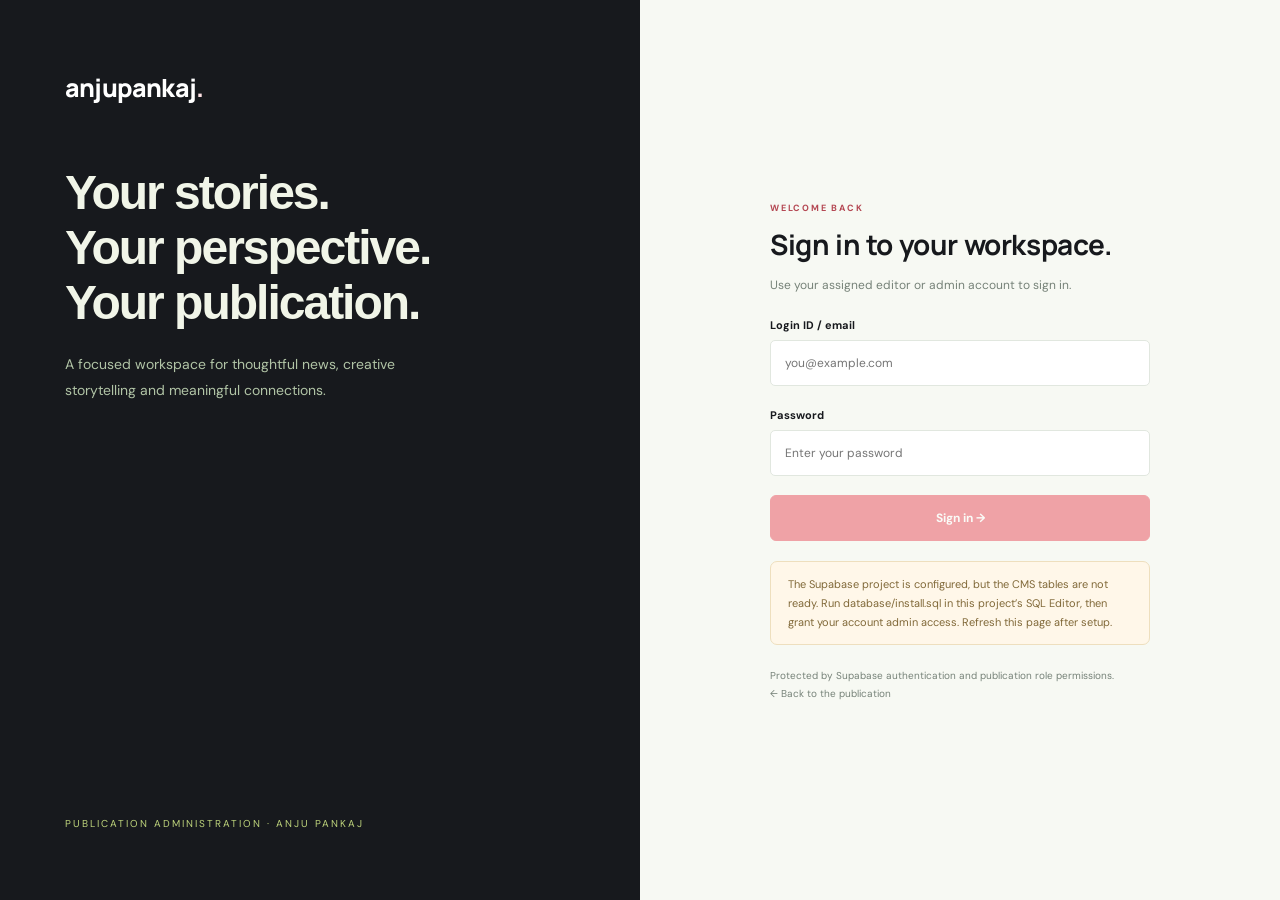
==== commit 62d48c6f: "Configure dedicated AnjuPankaj Supabase project and guard login until CMS setup is installed" ====
--- a/admin/index.html
+++ b/admin/index.html
@@ -2,8 +2,8 @@
 @import url('https://fonts.googleapis.com/css2?family=DM+Sans:wght@400;500;600;700&family=Manrope:wght@500;600;700;800&display=swap');
 :root{--ink:#19261e;--muted:#768278;--line:#e1e7df;--green:#d6f46b;--paper:#f6f8f3}*{box-sizing:border-box}body{margin:0;background:var(--paper);color:var(--ink);font:14px 'DM Sans',sans-serif}button,input,select{font:inherit}button{cursor:pointer}a{color:inherit;text-decoration:none}button:focus-visible,input:focus-visible,a:focus-visible,select:focus-visible{outline:3px solid #83a746;outline-offset:3px}.app{display:grid;grid-template-columns:232px 1fr;min-height:100vh}.sidebar{background:#192b21;color:#d9e3d5;padding:31px 18px;position:fixed;inset:0 auto 0 0;width:232px;display:flex;flex-direction:column}.logo{font:800 24px Manrope;letter-spacing:-1.5px;color:#fff}.logo span{color:var(--green)}.brand small{font-size:9px;letter-spacing:2px;display:block;margin:9px 0 34px;color:#9fb29f}.nav-label{font-size:9px;letter-spacing:1.6px;color:#7f9a85;margin:20px 14px 10px}.nav{display:flex;flex-direction:column;gap:5px}.nav button{display:flex;align-items:center;gap:12px;text-align:left;border:0;border-radius:7px;color:#bacab8;background:none;padding:13px 14px;font-size:12px}.nav button.active{color:#17251b;background:var(--green);font-weight:700}.nav button i{font-style:normal;font-size:17px;width:20px}.sidebar-bottom{margin-top:auto;border-top:1px solid #3a4b3e;padding:22px 10px 0;font-size:11px;color:#aec0ab}.sidebar-bottom a{display:block;margin-top:12px;color:#e2eadd}.main{grid-column:2}.topbar{height:74px;display:flex;justify-content:space-between;align-items:center;background:#fff;border-bottom:1px solid var(--line);padding:0 38px;font-size:11px;color:var(--muted)}.topbar strong{color:var(--ink);font-weight:500}.right{display:flex;align-items:center;gap:15px}.status{border:1px solid var(--line);padding:7px 10px;border-radius:20px;font-size:10px;color:#6c7d6b}.avatar{width:32px;height:32px;background:#e8eedf;border-radius:50%;display:grid;place-items:center;font-size:11px;color:#3d5938}.content{max-width:1260px;margin:auto;padding:36px 38px}.eyebrow{font-size:9px;font-weight:700;letter-spacing:1.8px;color:#799250;text-transform:uppercase}h1{font:800 30px Manrope;letter-spacing:-1px;margin:8px 0 10px}h2{font:700 17px Manrope;letter-spacing:-.4px;margin:0}p{color:var(--muted);line-height:1.7;font-size:12px}.heading{display:flex;justify-content:space-between;align-items:center;gap:20px}.btn{border:1px solid var(--line);border-radius:6px;background:#fff;color:var(--ink);padding:11px 17px;font-size:11px;font-weight:700;display:inline-block}.btn.primary{background:#233e2c;color:#fff;border-color:#233e2c}.btn.lime{background:var(--green);border-color:var(--green);color:#203019}.btn:disabled{opacity:.4;cursor:not-allowed}.notice{border:1px solid #d8e3ca;background:#edf3e5;border-radius:7px;padding:13px 17px;font-size:11px;line-height:1.7;margin:20px 0;color:#526749}.notice.amber{background:#fff7e9;border-color:#eedfbe;color:#816939}.steps{display:flex;border:1px solid var(--line);background:white;border-radius:8px;margin:23px 0;overflow:hidden}.step{flex:1;padding:18px;font-size:11px;border-right:1px solid var(--line);display:flex;align-items:center;gap:10px;color:var(--muted)}.step:last-child{border:0}.step b{width:25px;height:25px;border-radius:50%;background:#f1f3ee;display:grid;place-items:center;font-size:10px}.step.active{color:var(--ink);font-weight:700}.step.active b{background:var(--green)}.layout{display:grid;grid-template-columns:minmax(0,1fr) 295px;gap:22px}.card{background:#fff;border:1px solid var(--line);border-radius:9px;overflow:hidden;margin-bottom:22px}.card-head{padding:21px 24px;border-bottom:1px solid var(--line);display:flex;justify-content:space-between;align-items:center}.card-head small{font-size:10px;color:var(--muted)}.card-body{padding:24px}.drop{border:1.5px dashed #bdcdb3;background:#fafcf7;border-radius:7px;padding:36px 20px;text-align:center;cursor:pointer;display:block}.drop.drag{border-color:#739b41;background:#eff7df}.file-icon{background:#e9f0df;width:54px;height:54px;border-radius:13px;display:grid;place-items:center;margin:auto auto 16px;font-size:23px;color:#577247}.drop strong{font-size:14px}.drop p{font-size:11px;margin:9px 0 15px}.drop span{display:block;font-size:9px;color:#96a18f;margin-top:15px}#file{position:absolute;width:1px;height:1px;overflow:hidden;opacity:0}.selected{display:flex;align-items:center;gap:13px;border:1px solid var(--line);border-radius:6px;padding:13px;margin-top:15px}.selected b{font-size:11px;display:block}.selected small{font-size:10px;color:var(--muted)}.selected button{margin-left:auto;background:transparent;border:0;font-size:18px;color:var(--muted)}.field{margin:0 0 19px}.field label,.label{display:block;font-size:11px;font-weight:700;margin-bottom:8px}.field input,.field select{width:100%;padding:11px 12px;background:#fff;border:1px solid var(--line);border-radius:5px;color:var(--ink);font-size:12px}.field small{display:block;font-size:10px;color:var(--muted);line-height:1.6;margin-top:6px}.row{display:grid;grid-template-columns:1fr 1fr;gap:15px}.option{display:flex;gap:10px;align-items:start;border:1px solid var(--line);padding:14px;border-radius:6px;margin-bottom:10px;font-size:11px;line-height:1.6}.option input{accent-color:#57773d}.option b{display:block}.option small{color:var(--muted);font-size:10px;display:block}.option.selected-option{background:#f6faef;border-color:#bbcf9c}.card-footer{display:flex;align-items:center;justify-content:space-between;padding:18px 24px;background:#fcfdfb;border-top:1px solid var(--line);gap:15px;font-size:10px;color:var(--muted)}.summary-row{display:flex;justify-content:space-between;font-size:11px;padding:12px 0;border-bottom:1px solid var(--line);gap:10px}.summary-row:last-child{border:0}.summary-row span{color:var(--muted)}.tag{font-size:9px;padding:4px 7px;border-radius:4px;background:#edf3e4;color:#6a824b}.rail-note{padding:20px;background:#eaf0e2;border-radius:8px}.rail-note h3{font:700 15px Manrope;margin:0 0 8px}.rail-note p{font-size:11px}.rail-note code{font-size:10px;word-break:break-all;color:#57713c}.checklist{padding:0;list-style:none;margin:15px 0 0}.checklist li{font-size:10px;line-height:1.6;color:#6a7e61;padding:6px 0}.checklist li:before{content:'✓';margin-right:8px;color:#5a7b36}.stats{display:grid;grid-template-columns:repeat(4,1fr);gap:12px;margin-bottom:20px}.stat{border:1px solid var(--line);border-radius:7px;padding:16px;background:#fff}.stat b{font:800 25px Manrope;display:block}.stat span{font-size:10px;color:var(--muted)}.table-scroll{overflow:auto}table{width:100%;border-collapse:collapse;font-size:11px}th,td{padding:14px 20px;border-bottom:1px solid var(--line);text-align:left}th{font-size:9px;text-transform:uppercase;letter-spacing:.7px;color:var(--muted);background:#fafbf8}td.title{max-width:400px}td a{color:#6b8a44;text-decoration:underline}td code{font-size:10px;word-break:break-all}.empty{text-align:center;padding:40px 20px;color:var(--muted);font-size:12px}.tabs{display:flex;gap:20px;margin:16px 0}.tabs button{background:none;border:0;border-bottom:2px solid transparent;padding:9px 0;color:var(--muted);font-size:11px}.tabs button.active{border-color:#7e9d42;color:var(--ink);font-weight:700}.hidden{display:none!important}.error{color:#a34438;font-size:11px;line-height:1.7}.feedback{font-size:11px;line-height:1.8;margin:14px 0;color:#637b48;white-space:pre-line}.help{font-size:10px;border-top:1px solid var(--line);padding-top:15px;margin-top:25px;color:var(--muted)}.help a{text-decoration:underline}.connection{display:flex;align-items:center;gap:7px}.connection:before{content:'';width:6px;height:6px;background:#c99d4f;border-radius:50%}.mobile-logo{display:none}.warning-list{font-size:11px;color:#8b7044;line-height:1.8;padding-left:18px}.toolbar{display:flex;justify-content:space-between;align-items:center;gap:12px}.toolbar input{border:1px solid var(--line);padding:9px 12px;border-radius:5px;font-size:11px}.footer{font-size:10px;color:var(--muted);display:flex;justify-content:space-between;margin-top:30px}.modal{border:1px solid var(--line);border-radius:12px;padding:28px;max-width:600px;width:calc(100% - 30px);color:var(--ink)}.modal::backdrop{background:#15251dc9}.modal header{display:flex;justify-content:space-between;align-items:center}.modal button.close{border:0;background:none;font-size:22px}.modal li{font-size:12px;line-height:1.8;color:var(--muted)}
 @media(max-width:1150px){.layout{grid-template-columns:1fr}.rail{display:grid;grid-template-columns:1fr 1fr;gap:20px}.content{padding:28px}.sidebar{width:205px}.app{grid-template-columns:205px 1fr}.topbar{padding:0 28px}}@media(max-width:750px){.sidebar{position:static;width:auto;padding:15px 18px;grid-column:1}.brand,.nav-label,.sidebar-bottom{display:none}.nav{flex-direction:row;overflow:auto;gap:8px}.nav button{white-space:nowrap;padding:10px;font-size:10px}.nav button i{font-size:14px;width:auto}.app{display:block}.topbar{height:60px;padding:0 18px}.topbar>span{display:none}.mobile-logo{display:block;font:800 19px Manrope;color:#253e2a;letter-spacing:-1px}.content{padding:25px 18px}.heading{align-items:start}.heading .btn{padding:10px;font-size:10px}h1{font-size:25px}.steps{margin:18px 0}.step{padding:12px 8px;font-size:9px;gap:6px}.step b{width:21px;height:21px;flex-shrink:0}.card-head{padding:18px}.card-body{padding:18px}.row{grid-template-columns:1fr;gap:0}.rail{display:block}.stats{grid-template-columns:1fr 1fr}.card-footer{padding:16px;align-items:start}.footer{display:block;line-height:2}.toolbar{align-items:start;flex-direction:column}.drop{padding:30px 12px}.right{gap:8px}.status{font-size:8px}.connection{font-size:9px}.card-head h2{font-size:15px}}
-[hidden]{display:none!important}body:not(.admin-authenticated) .app{display:none!important}#loginGate[hidden]{display:none!important}</style><link rel="stylesheet" href="/admin/editor.css?v=20261025-editor-records"><link rel="icon" href="/favicon.svg"><style>:root{--green:#ffe1e4;--paper:#f5f5f6;--ink:#17191d}.sidebar{background:#17191d}.logo{letter-spacing:-.8px}.login-brand{background:#17191d}.login-brand .logo{font-size:25px}.btn.primary{background:#e52335;border-color:#e52335}.eyebrow{color:#b44752}.login-brand h1{font-family:Arial,sans-serif;font-weight:700}</style></head><body><section id="loginGate"><aside class="login-brand"><div><a class="logo" href="/">anjupankaj<span>.</span></a><h1>Your stories.<br>Your perspective.<br>Your publication.</h1><p>A focused workspace for thoughtful news, creative storytelling and meaningful connections.</p></div><div class="login-label">PUBLICATION ADMINISTRATION · ANJU PANKAJ</div></aside><main class="login-form-area"><div class="login-card"><span class="eyebrow">Welcome back</span><h2>Sign in to your workspace.</h2><p>Use your assigned editor or admin account to sign in.</p><form id="loginGateForm"><div class="field"><label for="loginGateEmail">Login ID / email</label><input id="loginGateEmail" type="email" autocomplete="username" placeholder="you@example.com" required></div><div class="field"><label for="loginGatePassword">Password</label><input id="loginGatePassword" type="password" autocomplete="current-password" placeholder="Enter your password" required></div><button class="btn primary" id="loginGateSubmit" type="submit">Sign in →</button></form><div class="editor-message" id="loginGateMessage" role="status" aria-live="polite"></div><div id="setupNotice" class="notice amber" hidden>This separate publication needs its own Supabase project. Configure db-config.js before signing in. No default account or password has been created.</div><div class="login-security">Protected by Supabase authentication and publication role permissions.<br><a href="/">← Back to the publication</a></div></div></main></section><div class="app"><aside class="sidebar"><a class="brand" href="/"><div class="logo">anjupankaj<span>.</span></div><small>PUBLICATION MANAGER</small></a><div class="nav-label">WORKSPACE</div><nav class="nav" aria-label="Admin navigation"><button onclick="section('overview')" data-nav="overview"><i>▦</i>Overview</button><button onclick="section('posts')" data-nav="posts"><i>▤</i>Posts</button><button onclick="newPost()" data-nav="editor"><i>＋</i>Add post</button><button onclick="section('media')" data-nav="media"><i>▧</i>Media library</button><button class="active" onclick="section('import')" data-nav="import"><i>↥</i>Import content</button><button onclick="section('activity')" data-nav="activity"><i>☷</i>Editor activity</button><button onclick="section('ads')" data-nav="ads"><i>◫</i>Advertisements</button></nav><div class="sidebar-bottom"><span>Anju Pankaj.in</span><a href="/">View publication ↗</a><a href="#" onclick="event.preventDefault();openHelp()">Import documentation ↗</a></div></aside><div class="main"><header class="topbar"><span>Workspace &nbsp;/&nbsp; Content &nbsp;/&nbsp; <strong id="breadcrumb">Import content</strong></span><a class="mobile-logo" href="/">anjupankaj.</a><div class="right"><span class="connection">Supabase connected</span><span class="status">CONTENT IMPORT</span><span class="avatar" aria-label="Preview workspace">SO</span></div></header><main class="content"><section id="importView"><div class="heading"><div><span class="eyebrow">Bring your stories with you</span><h1>Import your publication.</h1><p>Read your WordPress MySQL export. Keep your images right where they are.</p></div><button class="btn" onclick="openHelp()">How it works ↗</button></div><div class="notice">Large-file import preparation · Your SQL file is analysed in this browser and is not uploaded or executed. Review the results and export a migration JSON file. Large-file processing depends on available browser memory. Sign in as an authorized publication admin to save reviewed posts and taxonomy into Supabase.</div><div class="steps"><div class="step active" id="step1"><b>1</b>Choose source</div><div class="step" id="step2"><b>2</b>Review content</div><div class="step" id="step3"><b>3</b>Export migration</div></div><div class="layout"><div><div class="card"><div class="card-head"><h2>WordPress database export</h2><small>.sql · UTF-8 · up to 400 MB</small></div><div class="card-body"><label class="drop" id="drop" for="file"><div class="file-icon">↥</div><strong>Drop your MySQL file here</strong><p>or choose an uncompressed WordPress SQL export · 200 MB files accepted</p><span class="btn">Browse files</span><span>Read in 1 MB chunks in a background worker. No SQL commands are executed.</span></label><input id="file" type="file" accept=".sql,text/plain,application/sql" onchange="pickFile(this.files[0])"><div id="selected" class="selected hidden"><span style="font-size:23px">▤</span><div><b id="fileName"></b><small id="fileSize"></small></div><button onclick="clearFile()" aria-label="Remove selected file">×</button></div><div class="feedback" id="feedback" role="status" aria-live="polite"></div></div></div><div class="card"><div class="card-head"><h2>Import preferences</h2><span class="tag">PRESERVE ORIGINAL MEDIA</span></div><div class="card-body"><div class="row"><div class="field"><label for="source">Original website URL</label><input id="source" type="url" value="https://anjupankaj.com" autocomplete="off"><small>Used to resolve relative upload paths. Existing absolute media URLs stay unchanged.</small></div><div class="field"><label for="prefix">WordPress table prefix</label><input id="prefix" value="" placeholder="Auto-detect (e.g. wp_)"><small>If multiple WordPress sites are detected, enter the exact prefix you want.</small></div></div><div class="row"><div class="field"><label for="from">Published from (source local date)</label><input id="from" type="date" value="2026-07-18"></div><div class="field"><label for="to">Published through (inclusive)</label><input id="to" type="date" value="2026-10-18"></div></div><label class="option selected-option"><input type="radio" checked name="mediaMode"><span><b>Keep attachments on the original server</b><small>Preserve attachment URLs and article HTML references. No image downloads or uploads.</small></span></label><label class="option"><input type="checkbox" id="publishedOnly" checked><span><b>Published posts only</b><small>Exclude drafts, private posts, revisions and trash from the migration.</small></span></label><div class="notice amber" style="margin-bottom:0">Keep the original uploads folder available after switching your domain. If the new site uses the same hostname, route <code>/wp-content/uploads/</code> to the old media host or use a dedicated media domain. DNS changes alone do not preserve old image paths.</div></div><div class="card-footer"><span>Analyse first. Review every import before saving.</span><button class="btn primary" id="analyse" disabled onclick="analyse()">Analyse SQL file &nbsp;→</button></div></div></div><aside class="rail"><div class="card"><div class="card-head"><h2>Migration summary</h2></div><div class="card-body"><div class="summary-row"><span>Source</span><b>WordPress / MySQL</b></div><div class="summary-row"><span>Date range</span><b id="summaryDates">18 Jul – 18 Oct 2026</b></div><div class="summary-row"><span>Attachments</span><b>Original URLs</b></div><div class="summary-row"><span>SQL execution</span><b>Never</b></div><div class="summary-row"><span>Target database</span><b style="color:#52783a">Supabase connected</b></div></div></div><div class="rail-note"><h3>Your media stays put.</h3><p>Article images and featured images reference the same files on your existing server.</p><code>https://anjupankaj.com/<br>wp-content/uploads/…</code><ul class="checklist"><li>Keep original post IDs for deduplication</li><li>Preserve Hindi and Punjabi text</li><li>Detect featured-image relationships</li><li>Include source slugs and categories</li><li>Exclude users, passwords and options</li></ul></div></aside></div></section><section id="reviewView" class="hidden"><div class="heading"><div><span class="eyebrow">Content preparation</span><h1 id="reviewHeading">Review imported content.</h1><p id="reviewIntro">Upload and analyse a SQL file to see your content here.</p></div><button class="btn" onclick="section('import')">← Import settings</button></div><div class="notice" id="reviewNotice">Review your source records, then use Import posts + categories + tags to save them into Supabase.</div><div class="stats" id="stats"></div><div class="card"><div class="card-head toolbar"><h2 id="tableHeading">Detected posts</h2><div><input type="search" id="filter" placeholder="Search titles or source IDs…" aria-label="Search imported content" oninput="renderTable()"></div></div><div class="table-scroll"><table><thead id="thead"></thead><tbody id="tbody"></tbody></table></div><div class="card-footer"><span id="rowCount">No content analysed</span><button class="btn" onclick="exportManifest()" id="exportBtn" disabled>Export migration JSON ↓</button></div></div><div id="warnings" class="notice amber hidden"></div><div class="card"><div class="card-head"><h2>Save to the new CMS</h2><span class="tag">SUPABASE CONNECTED</span></div><div class="card-body"><p>Posts, categories and tags are saved together in batches. Published posts with past publication dates become visible on the homepage. Drafts and future posts remain private. Original image URLs stay unchanged.</p><button class="btn primary" id="databaseImport" onclick="importDatabase()" disabled>Sign in as admin to import</button> <button class="btn" onclick="connectionDialog()">Admin sign in</button><div class="feedback" id="dbSaveStatus" role="status"></div></div></div></section><section id="adsView" class="hidden"><div class="heading"><div><span class="eyebrow">Advertising</span><h1>One format. Clear visibility.</h1><p>Every Anju Pankaj placement uses a 300 × 250 medium rectangle.</p></div></div><div class="notice">Active Google placements request ads on the public website. This admin preview does not request paid impressions.</div><div class="card"><div class="card-head"><h2>Placement plan</h2></div><div class="table-scroll"><table><thead><tr><th>Placement</th><th>Size</th><th>Display rule</th><th>Status</th></tr></thead><tbody><tr><td>Lead news sidebar</td><td>300 × 250</td><td>Beside lead stories; mobile in-flow</td><td>Sample</td></tr><tr><td>Latest-news feed</td><td>300 × 250</td><td>Between editorial rows</td><td>Sample</td></tr><tr><td>Desktop article rail</td><td>300 × 250</td><td>Sticky within content column</td><td>Sample</td></tr><tr><td>Article content</td><td>300 × 250</td><td>Between paragraphs</td><td>Sample</td></tr></tbody></table></div></div></section><section id="overviewView" class="hidden"><div class="heading"><div><span class="eyebrow">Live publication</span><h1>Your publication at a glance.</h1><p>Counts read directly from Supabase, across all posts.</p></div><button class="btn" onclick="loadOverview()">Refresh counts ↻</button></div><div class="stats" id="databaseStats"></div><p id="overviewMessage" role="status" aria-live="polite"></p><div class="inline-actions"><button class="btn primary" onclick="newPost()">＋ Add new post</button><button class="btn" onclick="section('posts')">Manage posts</button><a class="btn" href="/">View homepage ↗</a></div></section><section id="editorActivityView" class="hidden"><div class="heading"><div><span class="eyebrow">Accountability</span><h1>Editor activity.</h1><p>Post creation, edits and status changes, with editor identity and time. Records start after the database migration is enabled.</p></div><button class="btn" onclick="loadEditorActivity()">Refresh</button></div><div class="card"><div class="table-scroll"><table><thead><tr><th>Time (IST)</th><th>Editor</th><th>Post</th><th>Action</th><th>Status</th></tr></thead><tbody id="activityRows"></tbody></table></div><div class="card-footer"><span id="activityFeedback" role="status"></span><button id="activityPrev" class="btn" onclick="activityPage--;loadEditorActivity()">Previous</button><button id="activityNext" class="btn" onclick="activityPage++;loadEditorActivity()">Next</button></div></div></section><section id="dbPostsView" class="hidden"><div class="heading"><div><span class="eyebrow">Editorial workspace</span><h1>Your stories.</h1><p>Manage the publication. Give every story a sharper perspective.</p></div><button class="btn primary" onclick="newPost()">＋ Add new post</button></div><div id="postsLock" class="lock-notice hidden">Sign in as a publication admin to manage posts. <button class="btn" onclick="connectionDialog()">Sign in</button></div><div class="card"><div class="card-head toolbar"><div class="post-filter"><input id="dbPostSearch" type="search" placeholder="Search news titles…" oninput="queuePostSearch()" aria-label="Search posts"><select id="dbPostStatus" onchange="dbPostPage=0;loadDbPosts()" aria-label="Filter status"><option value="">All statuses</option><option value="publish">Published / scheduled</option><option value="draft">Drafts</option><option value="pending">Pending review</option><option value="private">Private</option></select></div><span id="dbPostCount" class="label-note"></span></div><div class="table-scroll"><table><thead><tr><th>Story</th><th>Status</th><th>Published</th><th>Action</th></tr></thead><tbody id="dbPostRows"><tr><td colspan="4" class="empty">Sign in to load your publication.</td></tr></tbody></table></div><div class="card-footer"><span id="postsFeedback" role="status"></span><div class="pager"><button class="btn" id="prevPosts" onclick="dbPostPage--;loadDbPosts()" disabled>← Previous</button><button class="btn" id="nextPosts" onclick="dbPostPage++;loadDbPosts()">Next →</button></div></div></div></section>
+[hidden]{display:none!important}body:not(.admin-authenticated) .app{display:none!important}#loginGate[hidden]{display:none!important}</style><link rel="stylesheet" href="/admin/editor.css?v=20261029-db-connected"><link rel="icon" href="/favicon.svg"><style>:root{--green:#ffe1e4;--paper:#f5f5f6;--ink:#17191d}.sidebar{background:#17191d}.logo{letter-spacing:-.8px}.login-brand{background:#17191d}.login-brand .logo{font-size:25px}.btn.primary{background:#e52335;border-color:#e52335}.eyebrow{color:#b44752}.login-brand h1{font-family:Arial,sans-serif;font-weight:700}</style></head><body><section id="loginGate"><aside class="login-brand"><div><a class="logo" href="/">anjupankaj<span>.</span></a><h1>Your stories.<br>Your perspective.<br>Your publication.</h1><p>A focused workspace for thoughtful news, creative storytelling and meaningful connections.</p></div><div class="login-label">PUBLICATION ADMINISTRATION · ANJU PANKAJ</div></aside><main class="login-form-area"><div class="login-card"><span class="eyebrow">Welcome back</span><h2>Sign in to your workspace.</h2><p>Use your assigned editor or admin account to sign in.</p><form id="loginGateForm"><div class="field"><label for="loginGateEmail">Login ID / email</label><input id="loginGateEmail" type="email" autocomplete="username" placeholder="you@example.com" required></div><div class="field"><label for="loginGatePassword">Password</label><input id="loginGatePassword" type="password" autocomplete="current-password" placeholder="Enter your password" required></div><button class="btn primary" id="loginGateSubmit" type="submit">Sign in →</button></form><div class="editor-message" id="loginGateMessage" role="status" aria-live="polite"></div><div id="setupNotice" class="notice amber" hidden>This separate publication needs its own Supabase project. Configure db-config.js before signing in. No default account or password has been created.</div><div class="login-security">Protected by Supabase authentication and publication role permissions.<br><a href="/">← Back to the publication</a></div></div></main></section><div class="app"><aside class="sidebar"><a class="brand" href="/"><div class="logo">anjupankaj<span>.</span></div><small>PUBLICATION MANAGER</small></a><div class="nav-label">WORKSPACE</div><nav class="nav" aria-label="Admin navigation"><button onclick="section('overview')" data-nav="overview"><i>▦</i>Overview</button><button onclick="section('posts')" data-nav="posts"><i>▤</i>Posts</button><button onclick="newPost()" data-nav="editor"><i>＋</i>Add post</button><button onclick="section('media')" data-nav="media"><i>▧</i>Media library</button><button class="active" onclick="section('import')" data-nav="import"><i>↥</i>Import content</button><button onclick="section('activity')" data-nav="activity"><i>☷</i>Editor activity</button><button onclick="section('ads')" data-nav="ads"><i>◫</i>Advertisements</button></nav><div class="sidebar-bottom"><span>Anju Pankaj.in</span><a href="/">View publication ↗</a><a href="#" onclick="event.preventDefault();openHelp()">Import documentation ↗</a></div></aside><div class="main"><header class="topbar"><span>Workspace &nbsp;/&nbsp; Content &nbsp;/&nbsp; <strong id="breadcrumb">Import content</strong></span><a class="mobile-logo" href="/">anjupankaj.</a><div class="right"><span class="connection">Supabase connected</span><span class="status">CONTENT IMPORT</span><span class="avatar" aria-label="Preview workspace">SO</span></div></header><main class="content"><section id="importView"><div class="heading"><div><span class="eyebrow">Bring your stories with you</span><h1>Import your publication.</h1><p>Read your WordPress MySQL export. Keep your images right where they are.</p></div><button class="btn" onclick="openHelp()">How it works ↗</button></div><div class="notice">Large-file import preparation · Your SQL file is analysed in this browser and is not uploaded or executed. Review the results and export a migration JSON file. Large-file processing depends on available browser memory. Sign in as an authorized publication admin to save reviewed posts and taxonomy into Supabase.</div><div class="steps"><div class="step active" id="step1"><b>1</b>Choose source</div><div class="step" id="step2"><b>2</b>Review content</div><div class="step" id="step3"><b>3</b>Export migration</div></div><div class="layout"><div><div class="card"><div class="card-head"><h2>WordPress database export</h2><small>.sql · UTF-8 · up to 400 MB</small></div><div class="card-body"><label class="drop" id="drop" for="file"><div class="file-icon">↥</div><strong>Drop your MySQL file here</strong><p>or choose an uncompressed WordPress SQL export · 200 MB files accepted</p><span class="btn">Browse files</span><span>Read in 1 MB chunks in a background worker. No SQL commands are executed.</span></label><input id="file" type="file" accept=".sql,text/plain,application/sql" onchange="pickFile(this.files[0])"><div id="selected" class="selected hidden"><span style="font-size:23px">▤</span><div><b id="fileName"></b><small id="fileSize"></small></div><button onclick="clearFile()" aria-label="Remove selected file">×</button></div><div class="feedback" id="feedback" role="status" aria-live="polite"></div></div></div><div class="card"><div class="card-head"><h2>Import preferences</h2><span class="tag">PRESERVE ORIGINAL MEDIA</span></div><div class="card-body"><div class="row"><div class="field"><label for="source">Original website URL</label><input id="source" type="url" value="https://anjupankaj.com" autocomplete="off"><small>Used to resolve relative upload paths. Existing absolute media URLs stay unchanged.</small></div><div class="field"><label for="prefix">WordPress table prefix</label><input id="prefix" value="" placeholder="Auto-detect (e.g. wp_)"><small>If multiple WordPress sites are detected, enter the exact prefix you want.</small></div></div><div class="row"><div class="field"><label for="from">Published from (source local date)</label><input id="from" type="date" value="2026-07-18"></div><div class="field"><label for="to">Published through (inclusive)</label><input id="to" type="date" value="2026-10-18"></div></div><label class="option selected-option"><input type="radio" checked name="mediaMode"><span><b>Keep attachments on the original server</b><small>Preserve attachment URLs and article HTML references. No image downloads or uploads.</small></span></label><label class="option"><input type="checkbox" id="publishedOnly" checked><span><b>Published posts only</b><small>Exclude drafts, private posts, revisions and trash from the migration.</small></span></label><div class="notice amber" style="margin-bottom:0">Keep the original uploads folder available after switching your domain. If the new site uses the same hostname, route <code>/wp-content/uploads/</code> to the old media host or use a dedicated media domain. DNS changes alone do not preserve old image paths.</div></div><div class="card-footer"><span>Analyse first. Review every import before saving.</span><button class="btn primary" id="analyse" disabled onclick="analyse()">Analyse SQL file &nbsp;→</button></div></div></div><aside class="rail"><div class="card"><div class="card-head"><h2>Migration summary</h2></div><div class="card-body"><div class="summary-row"><span>Source</span><b>WordPress / MySQL</b></div><div class="summary-row"><span>Date range</span><b id="summaryDates">18 Jul – 18 Oct 2026</b></div><div class="summary-row"><span>Attachments</span><b>Original URLs</b></div><div class="summary-row"><span>SQL execution</span><b>Never</b></div><div class="summary-row"><span>Target database</span><b style="color:#52783a">Supabase connected</b></div></div></div><div class="rail-note"><h3>Your media stays put.</h3><p>Article images and featured images reference the same files on your existing server.</p><code>https://anjupankaj.com/<br>wp-content/uploads/…</code><ul class="checklist"><li>Keep original post IDs for deduplication</li><li>Preserve Hindi and Punjabi text</li><li>Detect featured-image relationships</li><li>Include source slugs and categories</li><li>Exclude users, passwords and options</li></ul></div></aside></div></section><section id="reviewView" class="hidden"><div class="heading"><div><span class="eyebrow">Content preparation</span><h1 id="reviewHeading">Review imported content.</h1><p id="reviewIntro">Upload and analyse a SQL file to see your content here.</p></div><button class="btn" onclick="section('import')">← Import settings</button></div><div class="notice" id="reviewNotice">Review your source records, then use Import posts + categories + tags to save them into Supabase.</div><div class="stats" id="stats"></div><div class="card"><div class="card-head toolbar"><h2 id="tableHeading">Detected posts</h2><div><input type="search" id="filter" placeholder="Search titles or source IDs…" aria-label="Search imported content" oninput="renderTable()"></div></div><div class="table-scroll"><table><thead id="thead"></thead><tbody id="tbody"></tbody></table></div><div class="card-footer"><span id="rowCount">No content analysed</span><button class="btn" onclick="exportManifest()" id="exportBtn" disabled>Export migration JSON ↓</button></div></div><div id="warnings" class="notice amber hidden"></div><div class="card"><div class="card-head"><h2>Save to the new CMS</h2><span class="tag">SUPABASE CONNECTED</span></div><div class="card-body"><p>Posts, categories and tags are saved together in batches. Published posts with past publication dates become visible on the homepage. Drafts and future posts remain private. Original image URLs stay unchanged.</p><button class="btn primary" id="databaseImport" onclick="importDatabase()" disabled>Sign in as admin to import</button> <button class="btn" onclick="connectionDialog()">Admin sign in</button><div class="feedback" id="dbSaveStatus" role="status"></div></div></div></section><section id="adsView" class="hidden"><div class="heading"><div><span class="eyebrow">Advertising</span><h1>One format. Clear visibility.</h1><p>Every Anju Pankaj placement uses a 300 × 250 medium rectangle.</p></div></div><div class="notice">Active Google placements request ads on the public website. This admin preview does not request paid impressions.</div><div class="card"><div class="card-head"><h2>Placement plan</h2></div><div class="table-scroll"><table><thead><tr><th>Placement</th><th>Size</th><th>Display rule</th><th>Status</th></tr></thead><tbody><tr><td>Lead news sidebar</td><td>300 × 250</td><td>Beside lead stories; mobile in-flow</td><td>Sample</td></tr><tr><td>Latest-news feed</td><td>300 × 250</td><td>Between editorial rows</td><td>Sample</td></tr><tr><td>Desktop article rail</td><td>300 × 250</td><td>Sticky within content column</td><td>Sample</td></tr><tr><td>Article content</td><td>300 × 250</td><td>Between paragraphs</td><td>Sample</td></tr></tbody></table></div></div></section><section id="overviewView" class="hidden"><div class="heading"><div><span class="eyebrow">Live publication</span><h1>Your publication at a glance.</h1><p>Counts read directly from Supabase, across all posts.</p></div><button class="btn" onclick="loadOverview()">Refresh counts ↻</button></div><div class="stats" id="databaseStats"></div><p id="overviewMessage" role="status" aria-live="polite"></p><div class="inline-actions"><button class="btn primary" onclick="newPost()">＋ Add new post</button><button class="btn" onclick="section('posts')">Manage posts</button><a class="btn" href="/">View homepage ↗</a></div></section><section id="editorActivityView" class="hidden"><div class="heading"><div><span class="eyebrow">Accountability</span><h1>Editor activity.</h1><p>Post creation, edits and status changes, with editor identity and time. Records start after the database migration is enabled.</p></div><button class="btn" onclick="loadEditorActivity()">Refresh</button></div><div class="card"><div class="table-scroll"><table><thead><tr><th>Time (IST)</th><th>Editor</th><th>Post</th><th>Action</th><th>Status</th></tr></thead><tbody id="activityRows"></tbody></table></div><div class="card-footer"><span id="activityFeedback" role="status"></span><button id="activityPrev" class="btn" onclick="activityPage--;loadEditorActivity()">Previous</button><button id="activityNext" class="btn" onclick="activityPage++;loadEditorActivity()">Next</button></div></div></section><section id="dbPostsView" class="hidden"><div class="heading"><div><span class="eyebrow">Editorial workspace</span><h1>Your stories.</h1><p>Manage the publication. Give every story a sharper perspective.</p></div><button class="btn primary" onclick="newPost()">＋ Add new post</button></div><div id="postsLock" class="lock-notice hidden">Sign in as a publication admin to manage posts. <button class="btn" onclick="connectionDialog()">Sign in</button></div><div class="card"><div class="card-head toolbar"><div class="post-filter"><input id="dbPostSearch" type="search" placeholder="Search news titles…" oninput="queuePostSearch()" aria-label="Search posts"><select id="dbPostStatus" onchange="dbPostPage=0;loadDbPosts()" aria-label="Filter status"><option value="">All statuses</option><option value="publish">Published / scheduled</option><option value="draft">Drafts</option><option value="pending">Pending review</option><option value="private">Private</option></select></div><span id="dbPostCount" class="label-note"></span></div><div class="table-scroll"><table><thead><tr><th>Story</th><th>Status</th><th>Published</th><th>Action</th></tr></thead><tbody id="dbPostRows"><tr><td colspan="4" class="empty">Sign in to load your publication.</td></tr></tbody></table></div><div class="card-footer"><span id="postsFeedback" role="status"></span><div class="pager"><button class="btn" id="prevPosts" onclick="dbPostPage--;loadDbPosts()" disabled>← Previous</button><button class="btn" id="nextPosts" onclick="dbPostPage++;loadDbPosts()">Next →</button></div></div></div></section>
 <section id="postEditorView" class="hidden"><div class="heading"><div><span class="eyebrow">Create something worth reading</span><h1 id="editorHeading">Write a new story.</h1></div><div class="save-bar"><button class="btn" onclick="section('posts')">← Posts</button><a class="btn hidden" id="viewPublishedPost" href="/" target="_blank" rel="noopener">View on website ↗</a><button class="btn" onclick="previewPost()">Preview</button><button class="btn lime" type="button" onclick="publishNow()">Publish now</button><button class="btn primary" id="savePostButton" onclick="savePost()">Save post</button></div></div><div class="editor-message" id="editorMessage" role="status"></div><div id="editorLock" class="lock-notice hidden">Sign in as a publication admin to save. <button class="btn" onclick="connectionDialog()">Sign in</button></div><fieldset class="editor-fieldset" id="editorFieldset"><div class="editor-layout"><div><div class="card"><div class="card-body"><input id="postTitle" class="editor-title" placeholder="Your headline goes here…" maxlength="500" aria-label="Post title"><div class="field" style="margin:18px 0 0"><label for="postSlug">URL slug</label><input id="postSlug" placeholder="your-story-title"><small>Public article links use a stable post ID, so editing the slug will not break those links.</small></div></div><div class="editor-toolbar" aria-label="Article formatting"><select aria-label="Text style" onchange="formatText('formatBlock',this.value)"><option value="p">Paragraph</option><option value="h2">Heading 2</option><option value="h3">Heading 3</option><option value="blockquote">Quote</option></select><button type="button" onmousedown="event.preventDefault()" onclick="formatText('bold')" aria-label="Bold"><b>B</b></button><button type="button" onmousedown="event.preventDefault()" onclick="formatText('italic')" aria-label="Italic"><i>I</i></button><button type="button" onmousedown="event.preventDefault()" onclick="formatText('underline')" aria-label="Underline"><u>U</u></button><button type="button" onmousedown="event.preventDefault()" onclick="formatText('insertUnorderedList')">• List</button><button type="button" onmousedown="event.preventDefault()" onclick="formatText('insertOrderedList')">1. List</button><button type="button" onmousedown="event.preventDefault()" onclick="addEditorLink()">Link ↗</button><button type="button" onclick="addEditorImage()">Image URL</button><button type="button" onclick="document.getElementById('bodyImageFile').click()">Upload image</button><button type="button" onmousedown="event.preventDefault()" onclick="formatText('undo')" aria-label="Undo">↶</button><button type="button" onmousedown="event.preventDefault()" onclick="formatText('redo')" aria-label="Redo">↷</button><button type="button" onmousedown="event.preventDefault()" onclick="formatText('removeFormat')">Clear style</button></div><div id="postBody" class="writing-area" contenteditable="true" role="textbox" aria-label="Article body" aria-multiline="true"></div><div class="editor-meta"><span id="wordCount">0 words · 0 min read</span><span id="localSaveState">Local draft not saved</span></div><input type="file" accept="image/png,image/jpeg,image/webp,image/gif" id="bodyImageFile" hidden onchange="uploadEditorImage(this.files[0],false)"></div><div class="card"><div class="card-head"><h2>Excerpt & search appearance</h2></div><div class="card-body"><div class="field"><label for="postExcerpt">Short summary</label><textarea id="postExcerpt" maxlength="1000" placeholder="A clear introduction to your story…"></textarea></div><div class="field"><label for="seoTitle">SEO title</label><input id="seoTitle" maxlength="160" placeholder="Leave blank to use the headline"></div><div class="field"><label for="seoDescription">SEO description</label><textarea id="seoDescription" maxlength="320" placeholder="A useful description for search and social sharing"></textarea><small>These fields update the article’s browser metadata. Full server-rendered SEO is part of the Next.js migration.</small></div></div></div></div><aside class="editor-sidebar"><div class="card"><div class="card-head"><h2>Publish</h2><span id="editorStatusBadge" class="status-badge">DRAFT</span></div><div class="card-body"><div class="field"><label for="postStatus">Visibility</label><select id="postStatus"><option value="draft">Draft</option><option value="publish">Published / scheduled</option><option value="private">Private</option><option value="pending">Pending review</option></select></div><div class="field"><label for="postPublishAt">Publication date & time</label><input id="postPublishAt" type="datetime-local"><small>Times use this device’s timezone. A future time keeps a published post hidden until it is due.</small></div><button class="btn full-width" type="button" onclick="restoreLocalDraft()">Restore local draft</button><p class="label-note">Autosave keeps a local copy in this browser. Use Save post to write changes to Supabase.</p></div></div><div class="card"><div class="card-head"><h2>Featured image</h2></div><div class="card-body"><img id="featuredPreview" class="featured-preview hidden" alt="Featured image preview"><div class="field"><label for="postFeatured">Original URL or uploaded image</label><input id="postFeatured" type="url" placeholder="https://…" oninput="showFeatured()"></div><button class="btn full-width" type="button" onclick="document.getElementById('featuredFile').click()">Upload image ↑</button><input id="featuredFile" type="file" accept="image/png,image/jpeg,image/webp,image/gif" hidden onchange="uploadEditorImage(this.files[0],true)"><small class="label-note">JPEG, PNG, WebP or GIF · maximum 5 MB. Uploaded files become publicly accessible.</small></div></div><div class="card"><div class="card-head"><h2>Categories</h2></div><div class="card-body"><div id="categoryOptions" class="term-options"></div><div class="field"><label for="newCategories">Add categories</label><input id="newCategories" placeholder="Comma-separated names"></div></div></div><div class="card"><div class="card-head"><h2>Tags</h2></div><div class="card-body"><div class="field"><label for="postTags">Tags, separated by commas</label><input id="postTags" placeholder="Punjab, Politics, Latest news" list="tagSuggestions"><datalist id="tagSuggestions"></datalist></div></div></div></aside></div></fieldset></section>
 <section id="adManagerView" class="hidden"><div class="heading"><div><span class="eyebrow">Advertising workspace</span><h1>Put your brand in focus.</h1><p>Edit placement creatives and schedules. Every ad stays 300 × 250.</p></div><a class="btn" href="/" target="_blank" rel="noopener">View website ↗</a></div><div class="ad-tabs" id="adPlacementTabs"></div><div class="editor-message" id="adManagerMessage" role="status"></div><div id="adsLock" class="lock-notice hidden">Sign in as a publication admin to edit advertisements. <button class="btn" onclick="connectionDialog()">Sign in</button></div><fieldset id="adFieldset" class="editor-fieldset"><div class="ad-edit-grid"><div class="card"><div class="card-head"><h2 id="adPlacementName">Ad placement</h2><span class="status-badge">300 × 250 ONLY</span></div><div class="card-body"><div class="field"><label for="adProvider">Creative type</label><select id="adProvider" onchange="previewAd()"><option value="sample">Sample creative</option><option value="direct">Direct image banner</option><option value="google_ad_manager">Google Ad Manager unit</option></select></div><label class="option"><input id="adEnabled" type="checkbox"><span><b>Enable this placement</b><small>Disabled or out-of-schedule placements are hidden on the reader page.</small></span></label><div class="field"><label for="adLabel">Advertisement label</label><input id="adLabel" maxlength="80" value="Advertisement"></div><div id="directFields"><div class="field"><label for="adImage">Creative image URL</label><input id="adImage" type="url" placeholder="https://…" oninput="previewAd()"></div><button class="btn" type="button" onclick="document.getElementById('adImageFile').click()">Upload banner ↑</button><input type="file" id="adImageFile" accept="image/png,image/jpeg,image/webp,image/gif" hidden onchange="uploadBanner(this.files[0])"><p class="label-note">Use a 300 × 250 creative for the best result.</p><div class="field"><label for="adTarget">Destination URL</label><input id="adTarget" type="url" placeholder="https://advertiser.example"></div></div><div id="googleFields" class="hidden"><div class="google-code-heading"><div><h2>Paste your Google Ad Manager tags</h2><p>Copy the two tag blocks from Google Ad Manager → Ad unit → Tags.</p></div><span class="status-badge">GOOGLE PUBLISHER TAG · 300 × 250</span></div><div class="google-code-grid"><div class="google-code-card"><div class="google-code-title"><span class="code-step">1</span><div><h3>Document header</h3><small>The code Google provides for &lt;head&gt;.</small></div><button class="btn" type="button" onclick="clearGoogleTag('header')">Clear</button></div><textarea id="adHeaderCode" spellcheck="false" autocomplete="off" maxlength="100000" aria-label="Google Ad Manager document header code" placeholder="&lt;script async src=…&gt;&lt;/script&gt;&#10;&lt;script&gt;&#10;  googletag.defineSlot('/22932458576/IPS', [300, 250], 'div-gpt-ad-…')&#10;&lt;/script&gt;" oninput="googleTagChanged()"></textarea><p>Paste the complete Document header block, including its script tags.</p></div><div class="google-code-card"><div class="google-code-title"><span class="code-step">2</span><div><h3>Document body</h3><small>The code Google provides for &lt;body&gt;.</small></div><button class="btn" type="button" onclick="clearGoogleTag('body')">Clear</button></div><textarea id="adBodyCode" spellcheck="false" autocomplete="off" maxlength="100000" aria-label="Google Ad Manager document body code" placeholder="&lt;div id='div-gpt-ad-…'&gt;&#10;  &lt;script&gt;&#10;    googletag.display('div-gpt-ad-…');&#10;  &lt;/script&gt;&#10;&lt;/div&gt;" oninput="googleTagChanged()"></textarea><p>Paste the matching Document body block. All slot IDs must match.</p></div></div><div class="google-validate"><button class="btn" type="button" onclick="validateGoogleTag()">Validate & extract settings</button><span id="googleTagStatus" role="status" aria-live="polite">Paste both blocks to validate.</span></div><div class="row"><div class="field"><label for="adUnitPath">Detected ad-unit path</label><input id="adUnitPath" placeholder="/22932458576/IPS" readonly></div><div class="field"><label for="adSlotId">Detected slot ID</label><input id="adSlotId" placeholder="div-gpt-ad-…" readonly></div></div><div class="notice">Both tag blocks are stored for admins only. Validation extracts the ad-unit settings; pasted scripts are not executed. Live delivery uses the extracted ad-unit path and unique 300 × 250 slots. Without a consent platform, requests use limited-ad mode. Campaign reporting is available in Google Ad Manager.</div></div><div class="row"><div class="field"><label for="adStarts">Starts (optional)</label><input id="adStarts" type="datetime-local"></div><div class="field"><label for="adEnds">Ends (optional)</label><input id="adEnds" type="datetime-local"></div></div><button class="btn primary" id="saveAdButton" type="button" onclick="saveAdUnit()">Save advertisement</button></div></div><aside class="ad-preview-box"><span class="label-note">CREATIVE PREVIEW · 300 × 250</span><div id="adPreviewFrame" class="ad-preview-frame">Sample advertisement</div><p class="label-note">This preview does not generate paid ad impressions. Changes go live after saving, within the placement’s schedule.</p></aside></div></fieldset></section>
 <dialog id="postPreviewDialog" class="modal article-preview"><header><h2>Article preview</h2><button class="close" onclick="document.getElementById('postPreviewDialog').close()" aria-label="Close preview">×</button></header><article id="postPreviewContent" class="article-preview-body"></article></dialog>
-<footer class="footer"><span>Anju Pankaj · Publication manager preview</span><span>Browser-local SQL analysis · Supabase stores approved imports</span></footer></main></div></div><dialog class="modal" id="help"><header><h2>From SQL file to reviewed content</h2><button class="close" onclick="document.getElementById('help').close()" aria-label="Close">×</button></header><ol><li>Export the original WordPress database as UTF-8 SQL from phpMyAdmin. Plain CREATE TABLE and INSERT INTO … VALUES dumps are supported, up to 400 MB. Individual SQL statements must be under 32 MB.</li><li>Select the file and confirm the source URL, table prefix and date range. Compressed files, INSERT … SELECT, binary dumps and nonstandard SQL are not supported.</li><li>Analyse the file. Review posts, featured image mappings, categories and media paths.</li><li>Export the normalized migration JSON. No tables, users, credentials or scripts are executed.</li><li>To save posts, sign in as a publication admin and run the database import. Original media URLs must remain reachable; reachability is not checked by this preview.</li></ol><div class="notice amber">The SQL file can contain sensitive data. Prefer a content-only export. This tool reads it locally, ignores users/options, and does not send the file to a server.</div></dialog><script src="/media-urls.js?v=20261025-editor-records"></script><script src="/db-config.js?v=20261025-editor-records"></script><script src="/db-client.js?v=20261025-editor-records"></script><script src="/admin/admin.js?v=20261025-editor-records"></script><script src="/admin/db-admin.js?v=20261025-editor-records"></script><script src="/content-safe.js?v=20261025-editor-records"></script><script src="/admin/google-tag-parser.js?v=20261025-editor-records"></script><script src="/admin/editor.js?v=20261025-editor-records"></script><script>if(!ANJUPANKAJ_DB.url||!ANJUPANKAJ_DB.key)document.getElementById("setupNotice").hidden=false;</script></body></html>
+<footer class="footer"><span>Anju Pankaj · Publication manager preview</span><span>Browser-local SQL analysis · Supabase stores approved imports</span></footer></main></div></div><dialog class="modal" id="help"><header><h2>From SQL file to reviewed content</h2><button class="close" onclick="document.getElementById('help').close()" aria-label="Close">×</button></header><ol><li>Export the original WordPress database as UTF-8 SQL from phpMyAdmin. Plain CREATE TABLE and INSERT INTO … VALUES dumps are supported, up to 400 MB. Individual SQL statements must be under 32 MB.</li><li>Select the file and confirm the source URL, table prefix and date range. Compressed files, INSERT … SELECT, binary dumps and nonstandard SQL are not supported.</li><li>Analyse the file. Review posts, featured image mappings, categories and media paths.</li><li>Export the normalized migration JSON. No tables, users, credentials or scripts are executed.</li><li>To save posts, sign in as a publication admin and run the database import. Original media URLs must remain reachable; reachability is not checked by this preview.</li></ol><div class="notice amber">The SQL file can contain sensitive data. Prefer a content-only export. This tool reads it locally, ignores users/options, and does not send the file to a server.</div></dialog><script src="/media-urls.js?v=20261029-db-connected"></script><script src="/db-config.js?v=20261029-db-connected"></script><script src="/db-client.js?v=20261029-db-connected"></script><script src="/admin/admin.js?v=20261029-db-connected"></script><script src="/admin/db-admin.js?v=20261029-db-connected"></script><script src="/content-safe.js?v=20261029-db-connected"></script><script src="/admin/google-tag-parser.js?v=20261029-db-connected"></script><script src="/admin/editor.js?v=20261029-db-connected"></script><script>if(!ANJUPANKAJ_DB.url||!ANJUPANKAJ_DB.key)document.getElementById("setupNotice").hidden=false;else PublicationDB.request('/rest/v1/cms_posts?select=id&limit=1').catch(function(){var n=document.getElementById('setupNotice');n.hidden=false;n.textContent='The Supabase project is configured, but the CMS tables are not ready. Run database/install.sql in this project’s SQL Editor, then grant your account admin access. Refresh this page after setup.';document.getElementById('loginGateSubmit').disabled=true;});</script></body></html>
